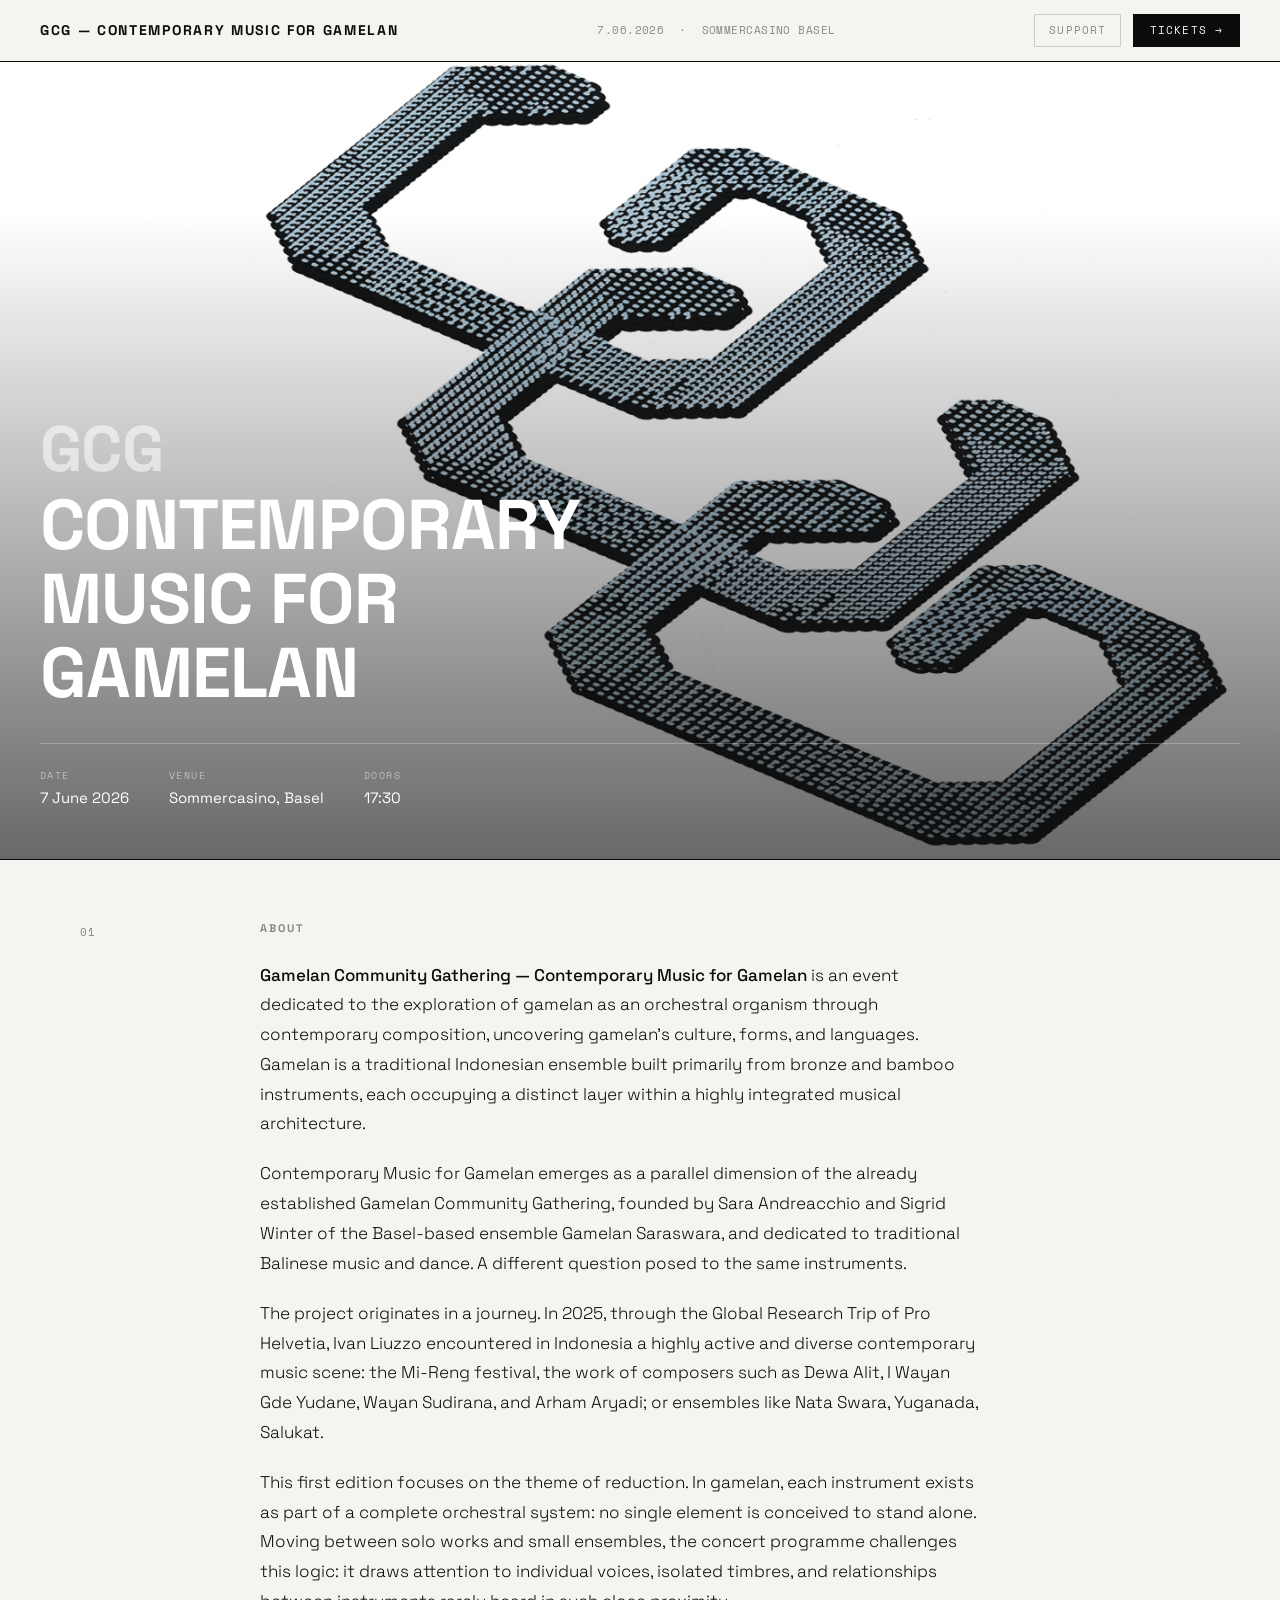
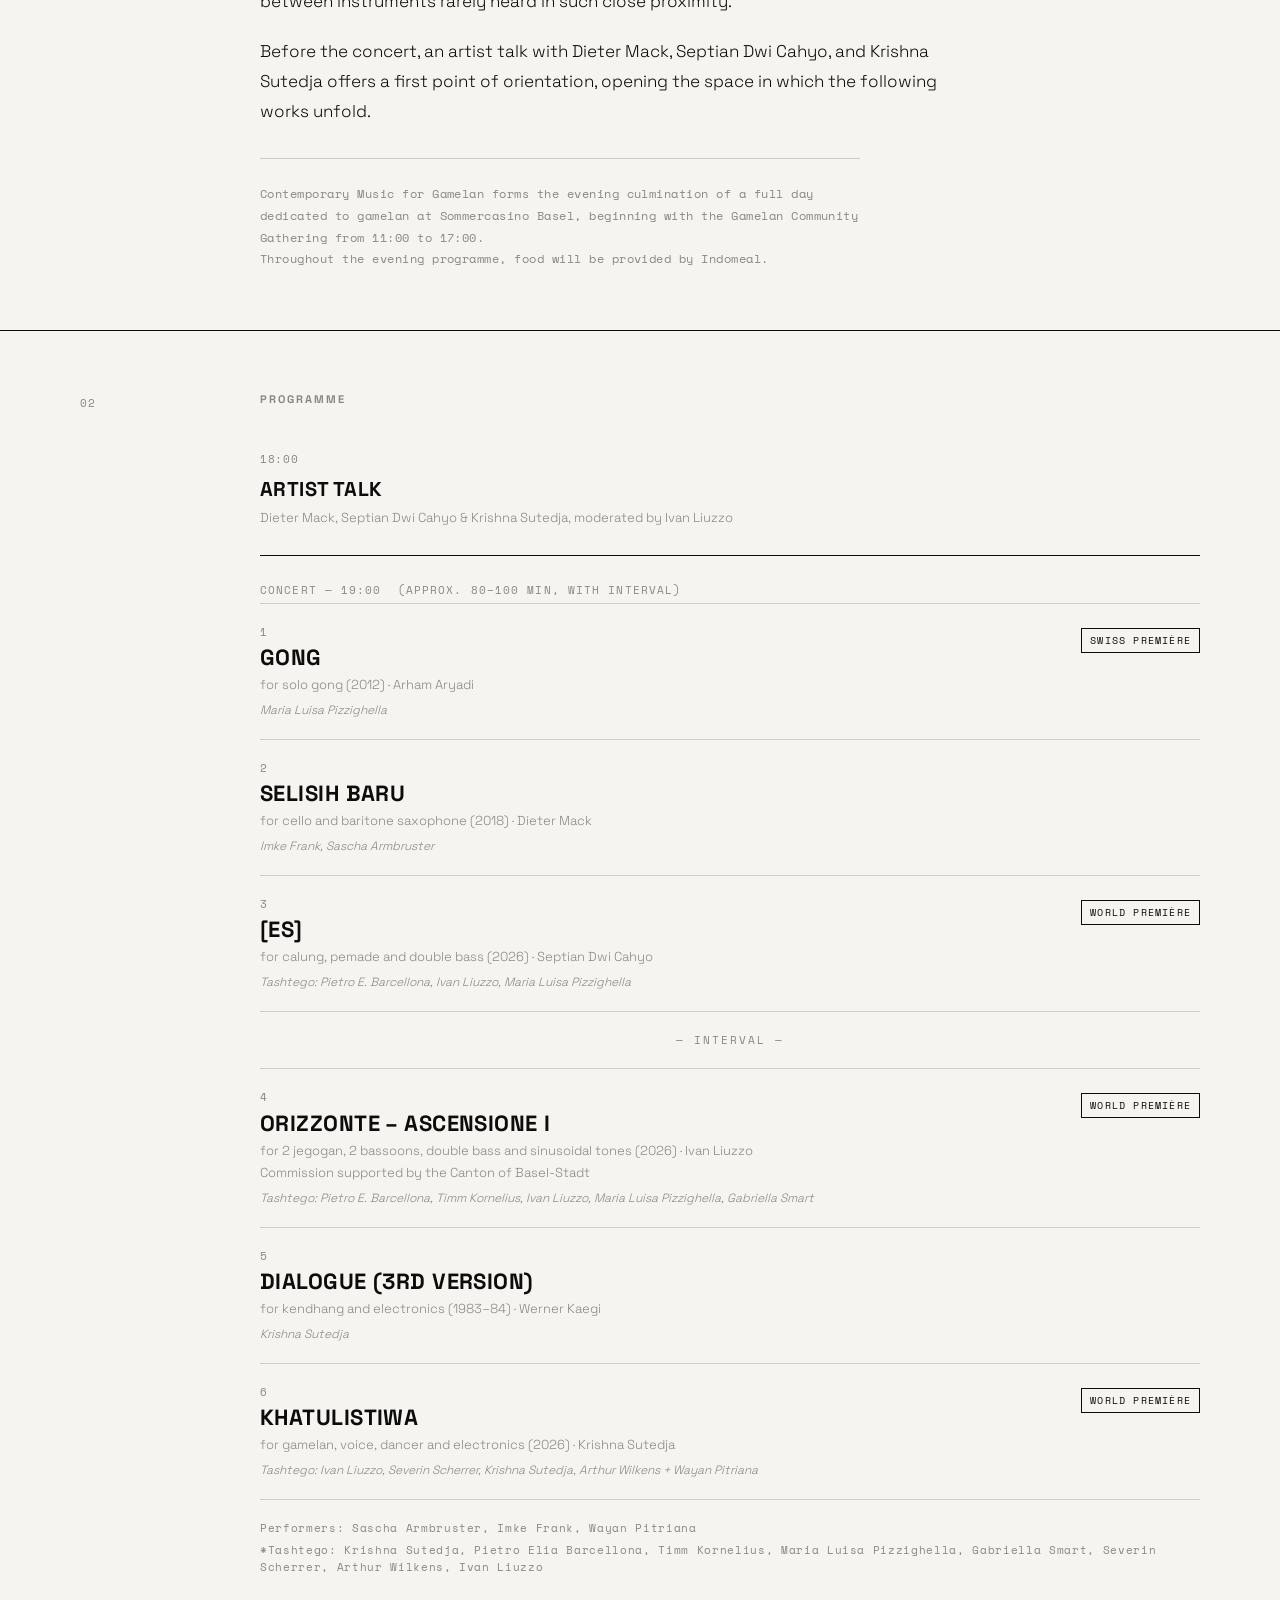
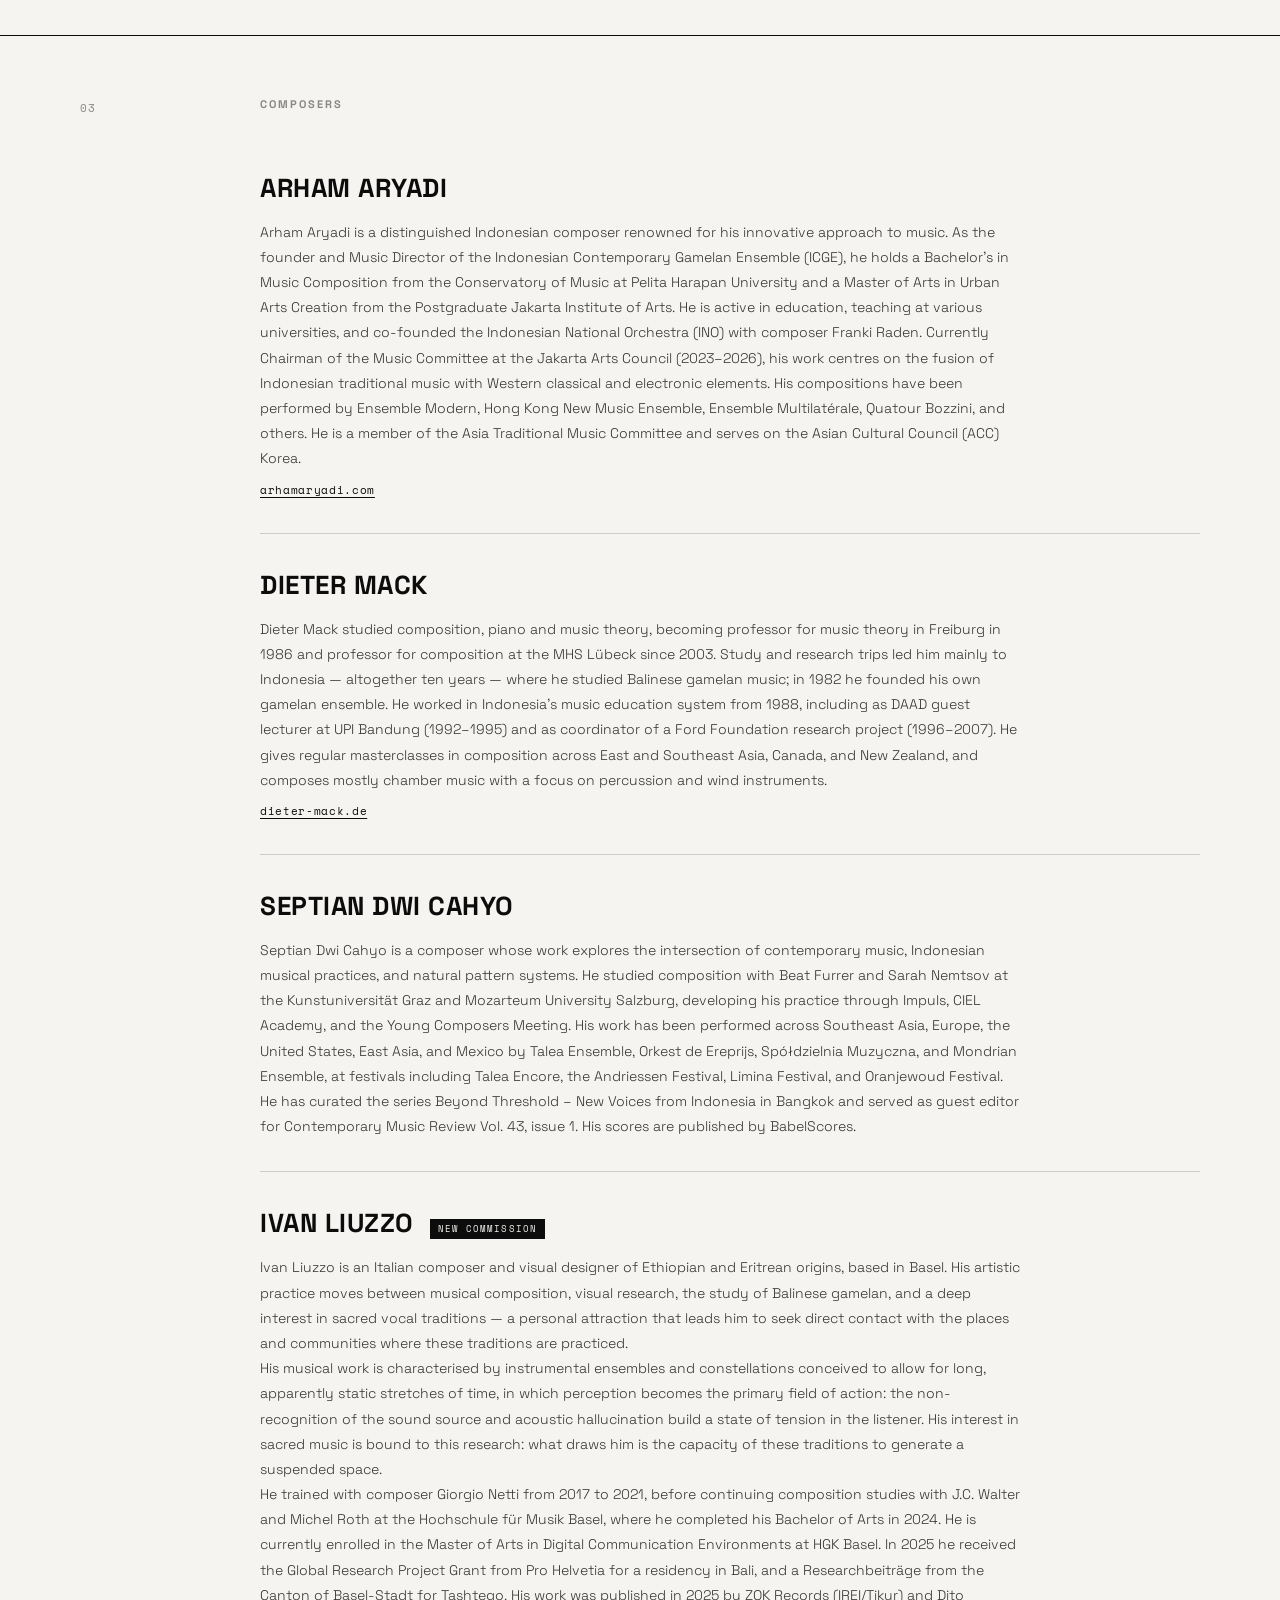
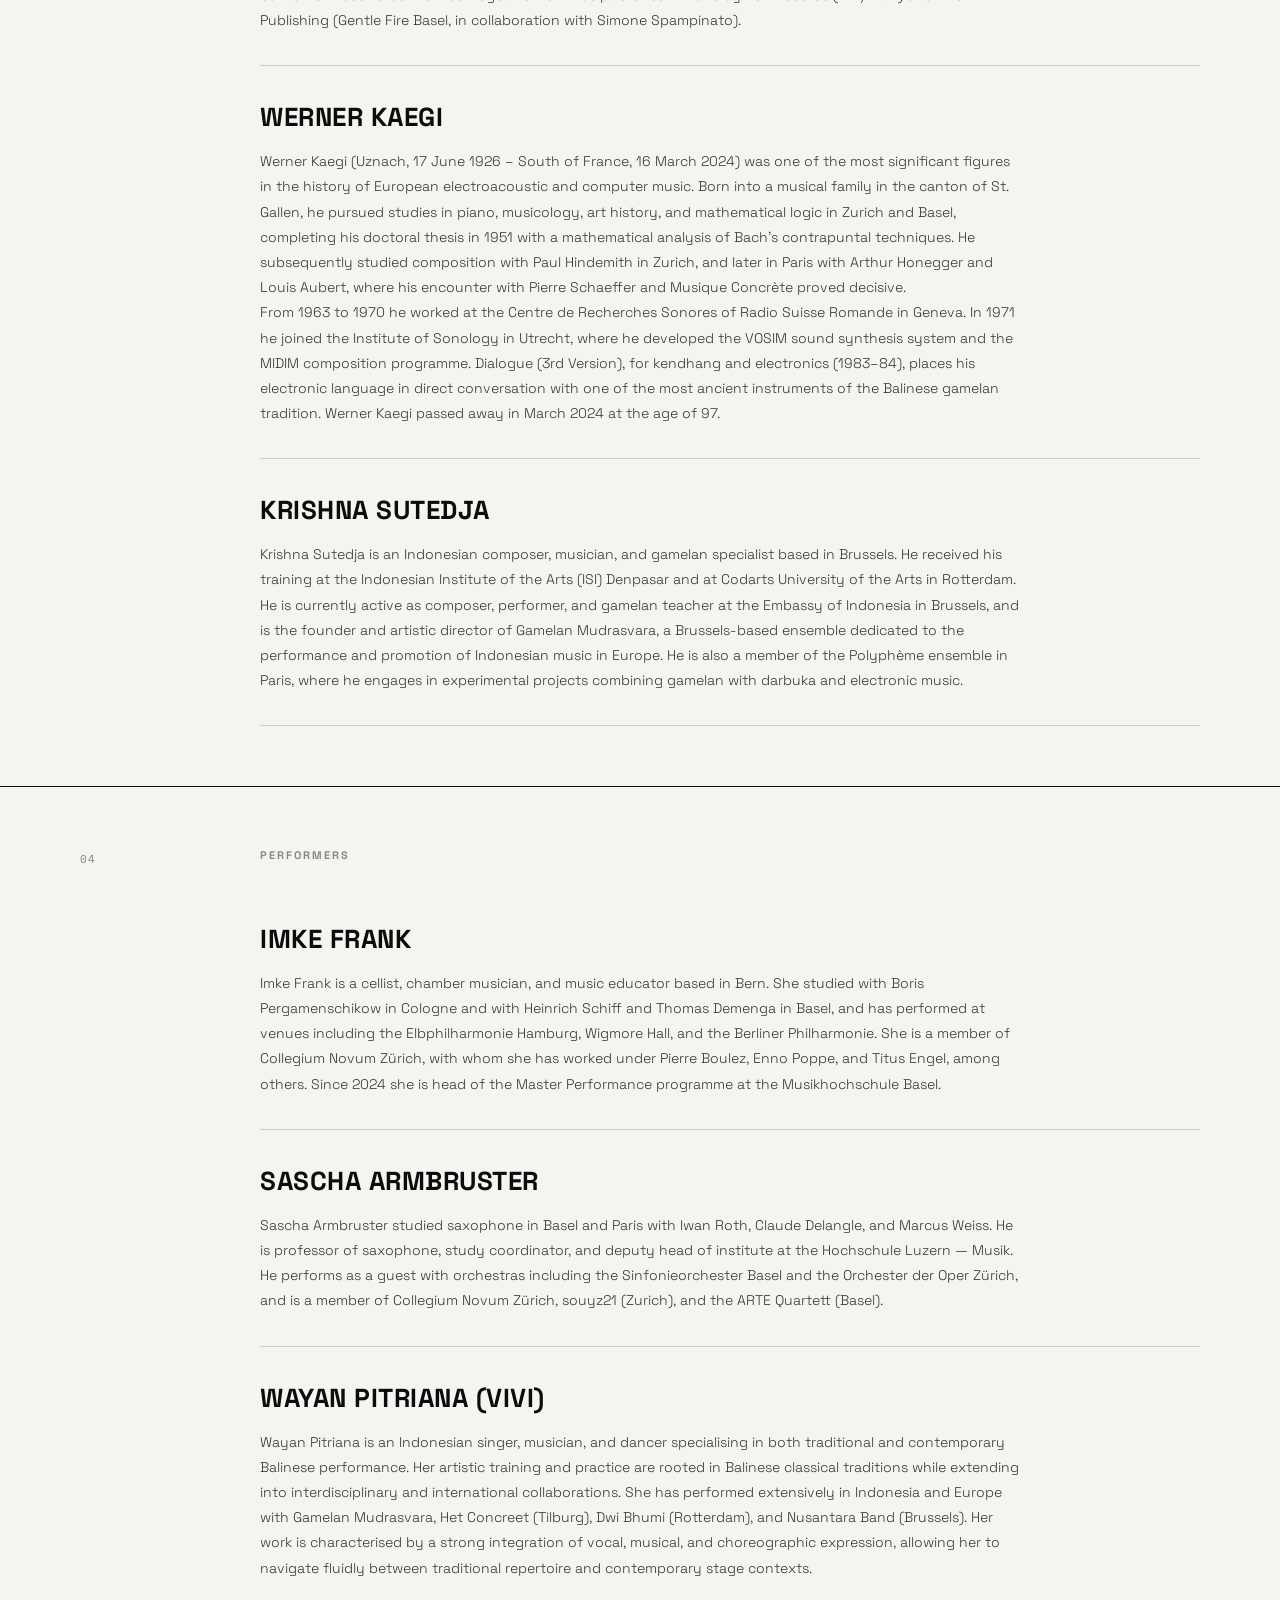
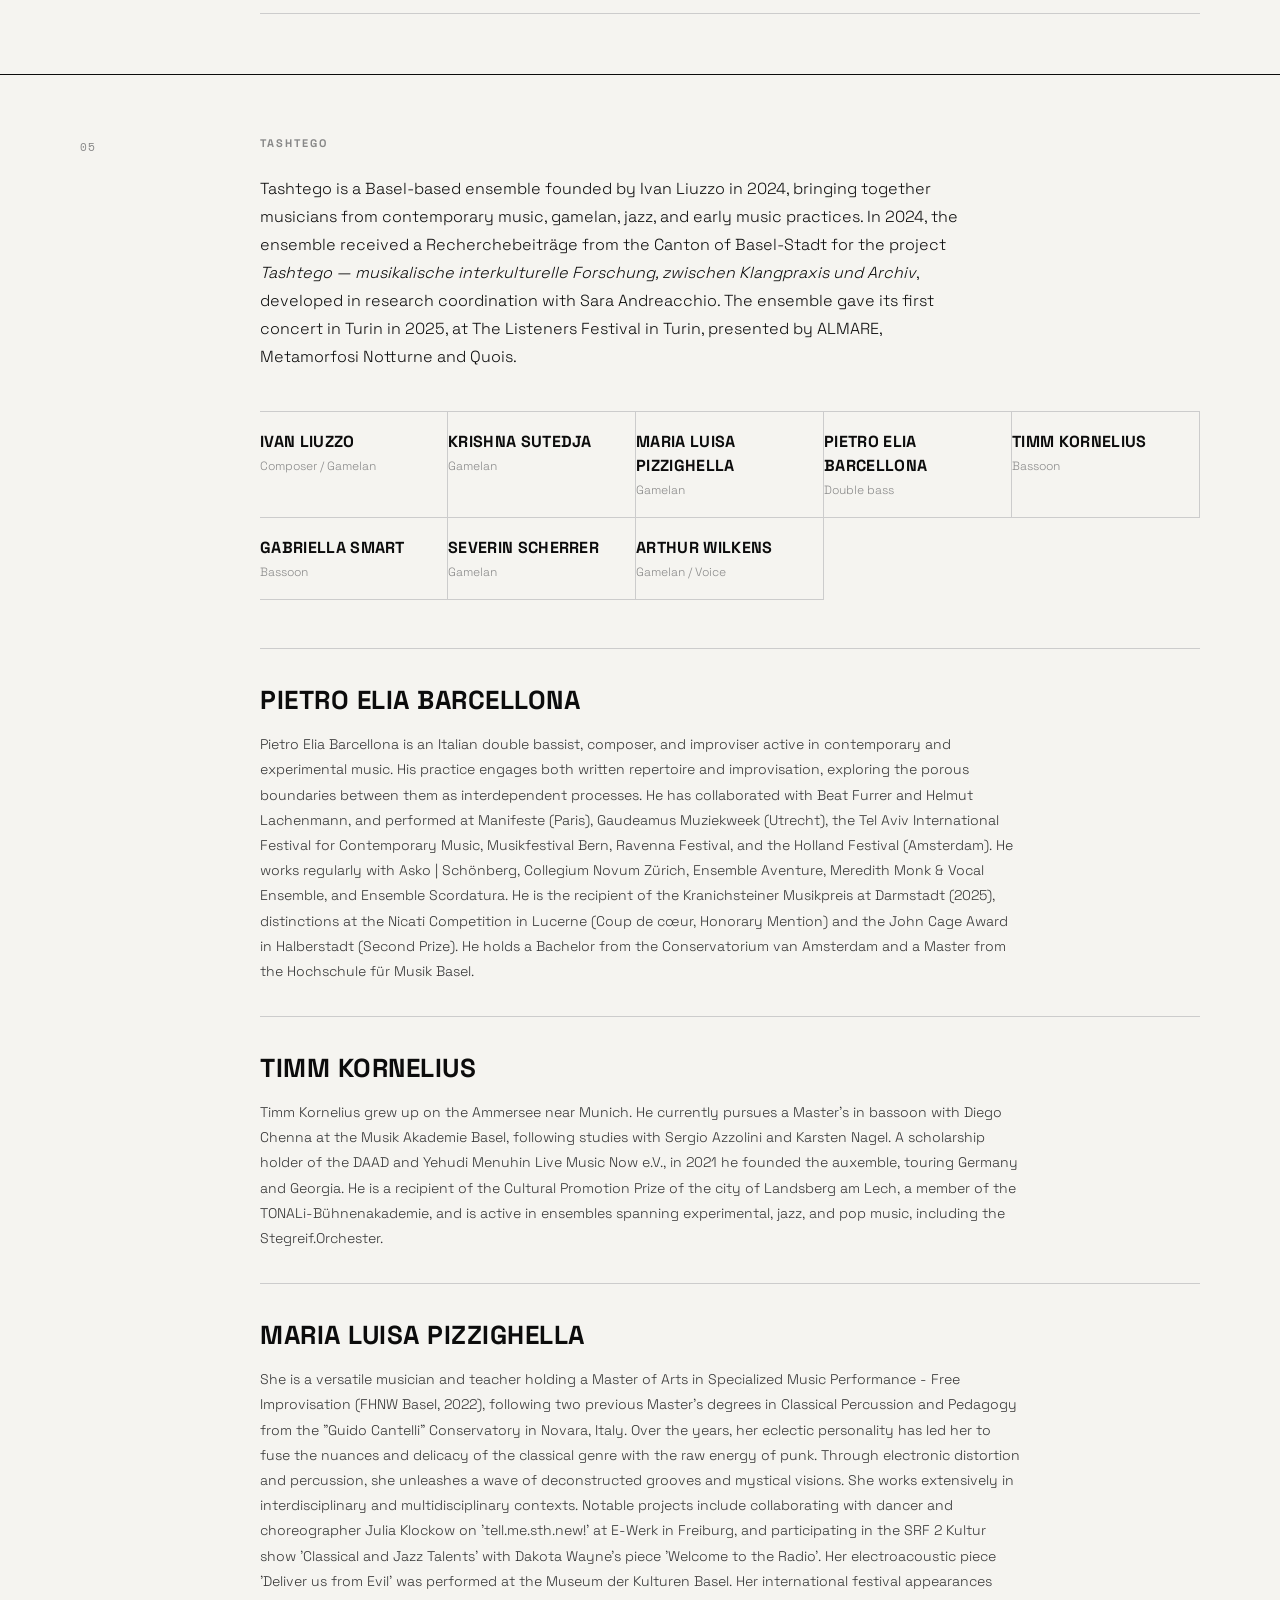
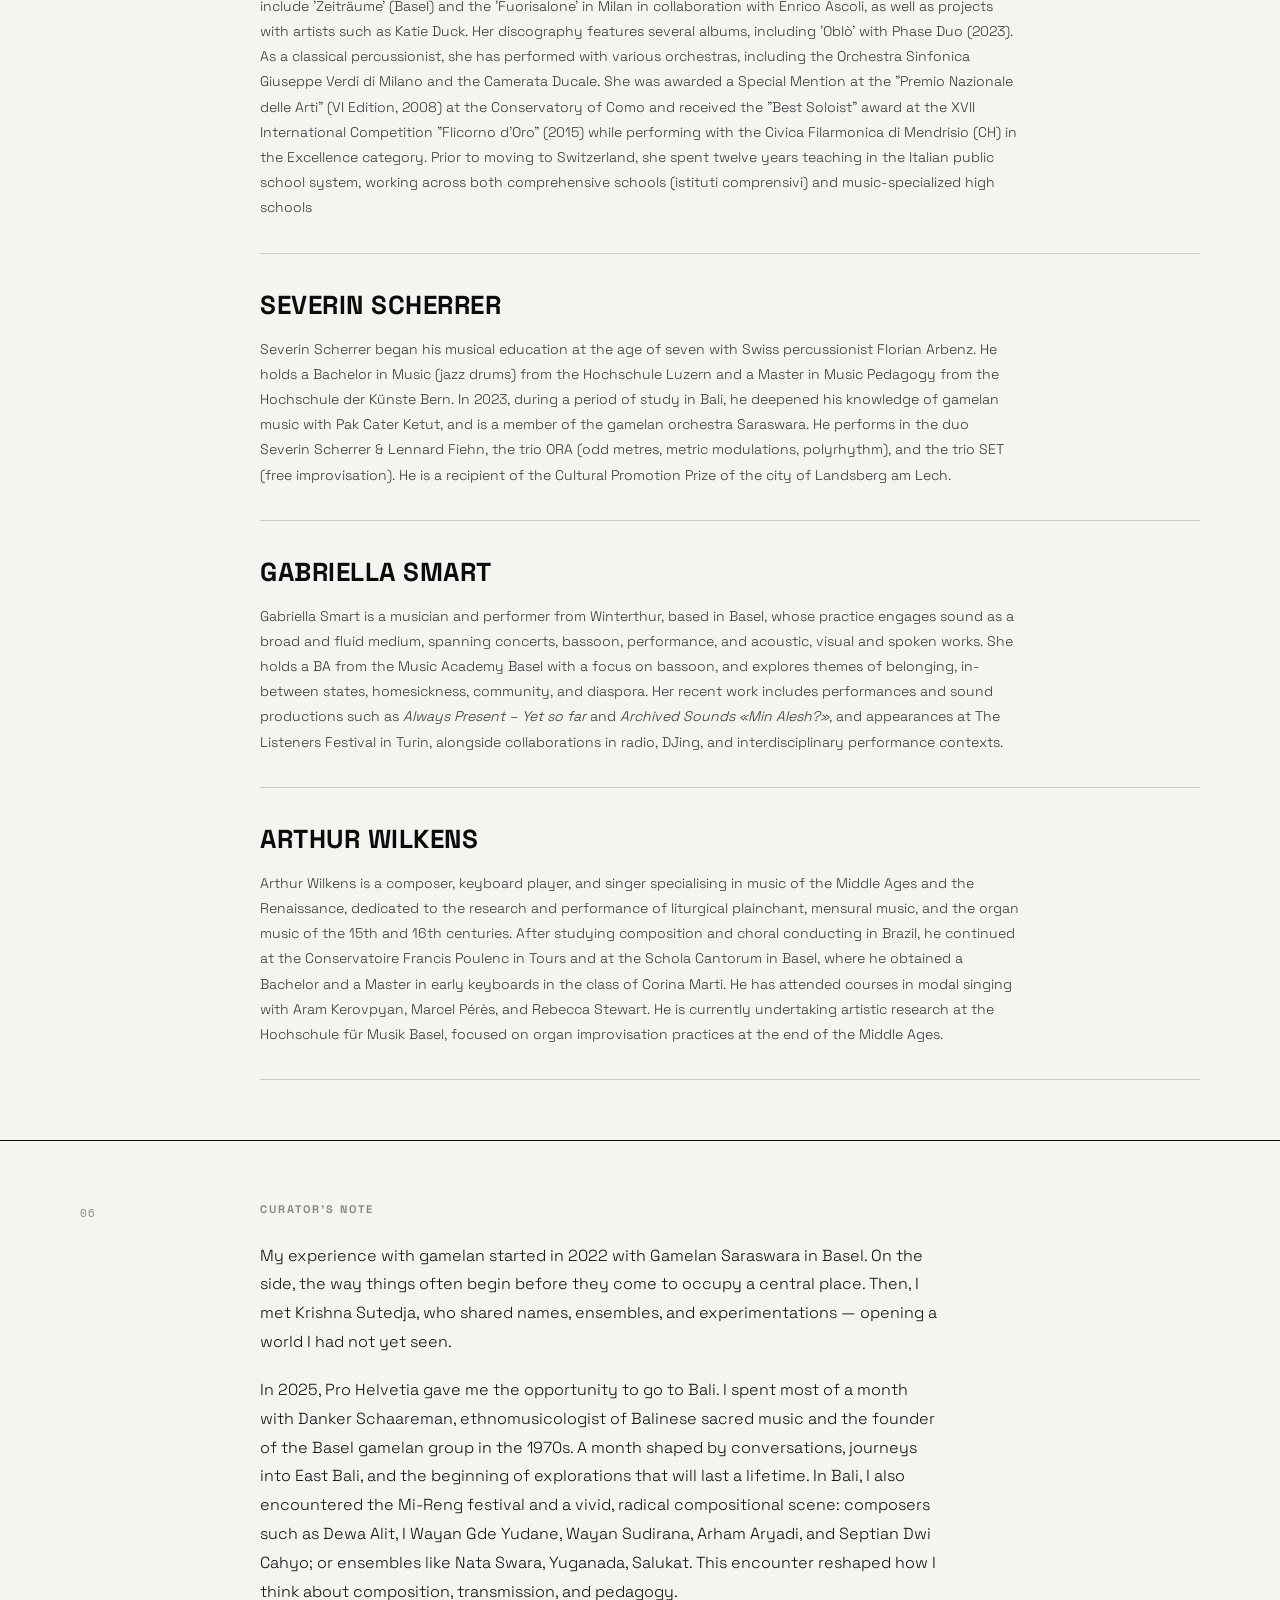
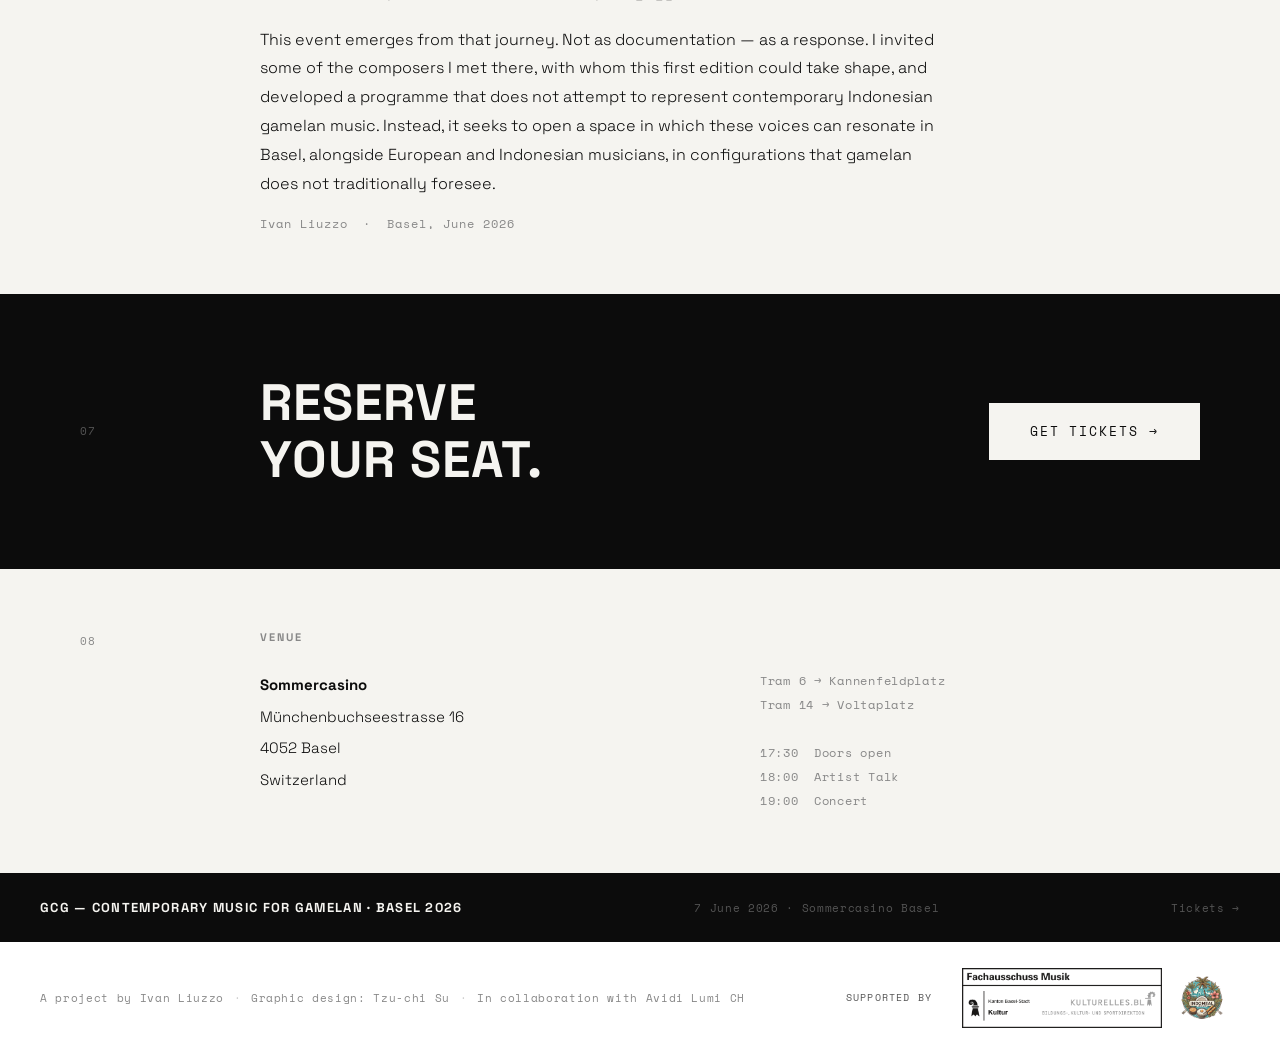
==== index.html @ f973b7bb "Update index.html" ====
<!DOCTYPE html>
<html lang="en">
<head>
  <meta charset="UTF-8">
  <meta name="viewport" content="width=device-width, initial-scale=1.0">
  <title>GCG — Contemporary Music for Gamelan · Basel, 7 June 2026</title>
  <meta name="description" content="GCG — Contemporary Music for Gamelan. 7 June 2026, Sommercasino Basel. An evening of contemporary composition for gamelan with Indonesian and European composers.">
  <link rel="preconnect" href="https://fonts.googleapis.com">
  <link rel="preconnect" href="https://fonts.gstatic.com" crossorigin>
  <link href="https://fonts.googleapis.com/css2?family=Space+Grotesk:wght@300;400;500;700&family=Space+Mono:ital,wght@0,400;0,700;1,400&display=swap" rel="stylesheet">
  <link rel="stylesheet" href="style.css">
</head>
<body>

  <!-- ─── NAVIGAZIONE ─────────────────────────── -->
  <nav>
    <a href="#" class="nav-logo">GCG — Contemporary Music for Gamelan</a>
    <span class="nav-info">7.06.2026 &nbsp;·&nbsp; Sommercasino Basel</span>
    <div class="nav-links">
      <a href="donate.html" class="nav-support">Support</a>
      <!--
        Quando hai il link Eventfrog, sostituisci href="#" qui sotto
        con l'URL della pagina biglietti.
      -->
      <a href="https://eventfrog.ch/en/event/7457949813713161838/preview.html" class="nav-ticket" target="_blank">Tickets →</a>
    </div>
  </nav>

  <!-- ─── HERO ───────────────────────────────── -->
  <section class="hero">
    <div class="hero-image-layer">
      <!--
        DESIGNER: sostituisci con l'immagine.
        Opzione A — CSS in style.css:
          .hero-image-layer { background-image: url('hero.jpg'); background-size: cover; background-position: center; }
        Opzione B — HTML:
          <img src="hero.jpg" alt="GCG" style="width:100%;height:100%;object-fit:cover;display:block;">
          (e rimuovi lo span sotto)
      -->

    </div>
    <div class="hero-overlay"></div>
    <div class="hero-content">
      <p class="hero-tag">GCG</p>
      <h1 class="hero-title">Contemporary<br>Music for<br>Gamelan</h1>
      <div class="hero-meta">
        <div class="hero-meta-item">
          <span class="hero-meta-label">Date</span>
          <span class="hero-meta-value">7 June 2026</span>
        </div>
        <div class="hero-meta-item">
          <span class="hero-meta-label">Venue</span>
          <span class="hero-meta-value">Sommercasino, Basel</span>
        </div>
        <div class="hero-meta-item">
          <span class="hero-meta-label">Doors</span>
          <span class="hero-meta-value">17:30</span>
        </div>
      </div>
    </div>
  </section>

  <!-- ─── 01 ABOUT ────────────────────────────── -->
  <section id="about">
    <div class="container">
      <div class="section-inner">
        <span class="section-number">01</span>
        <div>
          <span class="section-label">About</span>
          <div class="about-text">
            <p><strong>Gamelan Community Gathering — Contemporary Music for Gamelan</strong> is an event dedicated to the exploration of gamelan as an orchestral organism through contemporary composition, uncovering gamelan's culture, forms, and languages. Gamelan is a traditional Indonesian ensemble built primarily from bronze and bamboo instruments, each occupying a distinct layer within a highly integrated musical architecture.</p>
            <p>Contemporary Music for Gamelan emerges as a parallel dimension of the already established Gamelan Community Gathering, founded by Sara Andreacchio and Sigrid Winter of the Basel-based ensemble Gamelan Saraswara, and dedicated to traditional Balinese music and dance. A different question posed to the same instruments.</p>
            <p>The project originates in a journey. In 2025, through the Global Research Trip of Pro Helvetia, Ivan Liuzzo encountered in Indonesia a highly active and diverse contemporary music scene: the Mi-Reng festival, the work of composers such as Dewa Alit, I Wayan Gde Yudane, Wayan Sudirana, and Arham Aryadi; or ensembles like Nata Swara, Yuganada, Salukat.</p>
            <p>This first edition focuses on the theme of reduction. In gamelan, each instrument exists as part of a complete orchestral system: no single element is conceived to stand alone. Moving between solo works and small ensembles, the concert programme challenges this logic: it draws attention to individual voices, isolated timbres, and relationships between instruments rarely heard in such close proximity.</p>
            <p>Before the concert, an artist talk with Dieter Mack, Septian Dwi Cahyo, and Krishna Sutedja offers a first point of orientation, opening the space in which the following works unfold.</p>
          </div>
          <div class="about-note">
            <p>Contemporary Music for Gamelan forms the evening culmination of a full day dedicated to gamelan at Sommercasino Basel, beginning with the Gamelan Community Gathering from 11:00 to 17:00.</p>
            <p>Throughout the evening programme, food will be provided by Indomeal.</p>
          </div>
        </div>
      </div>
    </div>
  </section>

  <!-- ─── 02 PROGRAMME ────────────────────────── -->
  <section id="programme">
    <div class="container">
      <div class="section-inner">
        <span class="section-number">02</span>
        <div>
          <span class="section-label">Programme</span>

          <!-- Artist Talk -->
          <div class="programme-talk">
            <p class="talk-time">18:00</p>
            <p class="talk-title">Artist Talk</p>
            <p class="talk-detail">Dieter Mack, Septian Dwi Cahyo &amp; Krishna Sutedja, moderated by Ivan Liuzzo</p>
          </div>

          <!-- Concert -->
          <p class="concert-header">Concert — 19:00 &nbsp;(approx. 80–100 min, with interval)</p>

          <div class="programme-grid">

            <div class="programme-item">
              <div>
                <p class="prog-num">1</p>
                <p class="prog-title prog-title-btn" onclick="toggleProgNote(this)">Gong</p>
                <p class="prog-detail">for solo gong (2012) · Arham Aryadi</p>
                <p class="prog-performers">Maria Luisa Pizzighella</p>
              </div>
            <div class="prog-inline-note">
              <p>The most elementary gesture possible: a solo gong. The instrument that orients the entire orchestra, that marks time and closes phrases, is here stripped of all context. Aryadi works across three resonance points of the instrument, using variations in mallet technique to create timbral colour. Reduction becomes amplification. “Gong is very important in the gamelan tradition. In this work, gong becomes independent. The use of various mallets as a trigger for sound color changes. Besides that there are also three points on the gong that are distinguished so that the sound color develops”.
</p>
            </div>
              <span class="prog-type premiere">Swiss Première</span>
            </div>

            <div class="programme-item">
              <div>
                <p class="prog-num">2</p>
                <p class="prog-title prog-title-btn" onclick="toggleProgNote(this)">Selisih Baru</p>
                <p class="prog-detail">for cello and baritone saxophone (2018) · Dieter Mack</p>
                <p class="prog-performers">Imke Frank, Sascha Armbruster</p>
              </div>
            <div class="prog-inline-note">
              <p><em>Selisih</em> in Indonesian means difference, discourse, conflict in a positive sense; <em>baru</em> means new. After ten years spent in Indonesia studying Balinese gamelan, Mack builds an imaginary dialogue between cello and baritone saxophone — two instruments of similar register, where similarity is not resolution but the field in which differences become audible. Both musicians sing through their instruments, adding a harmonic layer that belongs to neither tradition alone. "The piece is based on an imaginary dialogue-like 'story', which is not necessary to know, but
it determined the formal structure and the diﬀerent relationships between the two players." </p>
            </div>
            </div>

            <div class="programme-item">
              <div>
                <p class="prog-num">3</p>
                <p class="prog-title prog-title-btn" onclick="toggleProgNote(this)">[Es]</p>
                <p class="prog-detail">for calung, pemade and double bass (2026) · Septian Dwi Cahyo</p>
                <p class="prog-performers">Tashtego: Pietro E. Barcellona, Ivan Liuzzo, Maria Luisa Pizzighella </p>
              </div>
            <div class="prog-inline-note">
              <p>A text by Fanon — postcolonial thinker, cited here through Mignolo — is transcribed into Hanacaraka, the Javanese alphabet. That transcription becomes an intervallic system, woven into a Cellular Automata pattern. But the automation is not total: spaces remain where the system stalls, hesitates, breathes. “This work represents a combination between algorithmic compositional tendencies and the basic grammar of the Javanese alphabet, Hanacaraka. [...] The result of this translation is then used to shape the intervallic systems and passages in this work, which are subsequently woven into a Cellular Automata pattern scheme. However, this work is not a total automation — there are various moments of tension between the 'imprisonment' of the system and spaces of freedom”.
</p>
            </div>
              <span class="prog-type premiere">World Première</span>
            </div>

            <div class="programme-interval">— interval —</div>

            <div class="programme-item">
              <div>
                <p class="prog-num">4</p>
                <p class="prog-title prog-title-btn" onclick="toggleProgNote(this)">Orizzonte – Ascensione I</p>
                <p class="prog-detail">for 2 jegogan, 2 bassoons, double bass and sinusoidal tones (2026) · Ivan Liuzzo</p>
                <p class="prog-detail" style="margin-top:3px;">Commission supported by the Canton of Basel-Stadt</p>
                <p class="prog-performers">Tashtego: Pietro E. Barcellona, Timm Kornelius, Ivan Liuzzo, Maria Luisa Pizzighella, Gabriella Smart </p>
              </div>
            <div class="prog-inline-note">
              <p>The piece works within a research into the phenomenal perception of sound. The instruments do not emerge: they withdraw. Pianissimo dynamics become a mode of perceptual crisis, the moment at which sound begins to merge with what surrounds it: body sounds, electrical hum, the resonances of the room. The sinusoidal tones make audible what normally remains below the threshold of attention.</p>
            </div>
              <span class="prog-type premiere">World Première</span>
            </div>

            <div class="programme-item">
              <div>
                <p class="prog-num">5</p>
                <p class="prog-title prog-title-btn" onclick="toggleProgNote(this)">Dialogue (3rd Version)</p>
                <p class="prog-detail">for kendhang and electronics (1983–84) · Werner Kaegi</p>
                <p class="prog-performers">Krishna Sutedja</p>
              </div>
            <div class="prog-inline-note">
              <p>The computer proposes sound events drawn from the linguistic repertoire of the Javanese percussionist; the kendhang recognises and imitates them. Then the metamorphosis begins: the synthesised sounds shift until the instrument can no longer follow. The gap between the two worlds does not close — it becomes the subject of the piece.</p><blockquote>"I enter into dialogue with the Javanese musician: I offer him sound events synthesised on the computer, which he recognises and imitates. At a certain point I introduce significant changes. The percussionist remains faithful to his tradition and tries to follow me — until the metamorphosis of my synthesised sounds is so far advanced that he can no longer succeed, due to the limitations of his instrument."</blockquote><p class="prog-quote-attr">Werner Kaegi, programme note, first performance</p>
            </div>
            </div>

            <div class="programme-item">
              <div>
                <p class="prog-num">6</p>
                <p class="prog-title prog-title-btn" onclick="toggleProgNote(this)">Khatulistiwa</p>
                <p class="prog-detail">for gamelan, voice, dancer and electronics (2026) · Krishna Sutedja</p>
                <p class="prog-performers">Tashtego: Ivan Liuzzo, Severin Scherrer, Krishna Sutedja, Arthur Wilkens + Wayan Pitriana</p>
              </div>
            <div class="prog-inline-note">
              <p>The equator — <em>khatulistiwa</em> — is an invisible line that divides the earth while holding it in balance. The Pelog tuning of the Balinese Gong Kebyar and the Slendro of the Gender Wayang do not merge — they orbit around an imagined centre. Electronics transform the kendhang into a hybrid rhythmic engine. Two vocal traditions — Balinese and Western — move in parallel, as expressions of ritual and memory that orbit around a centre neither can name.</p>
            </div>
              <span class="prog-type premiere">World Première</span>
            </div>

          </div>
          <p class="programme-note">Performers: Sascha Armbruster, Imke Frank, Wayan Pitriana</p>
          <p class="programme-note" style="margin-top:6px;">*Tashtego: Krishna Sutedja, Pietro Elia Barcellona, Timm Kornelius, Maria Luisa Pizzighella, Gabriella Smart, Severin Scherrer, Arthur Wilkens, Ivan Liuzzo</p>
        </div>
      </div>
    </div>
  </section>

  <!-- ─── 03 COMPOSERS ─────────────────────────── -->
  <section id="composers">
    <div class="container">
      <div class="section-inner">
        <span class="section-number">03</span>
        <div>
          <span class="section-label">Composers</span>

          <div class="bio-block">
            <div class="bio-header">
              <span class="bio-name">Arham Aryadi</span>
            </div>
            <p class="bio-text">Arham Aryadi is a distinguished Indonesian composer renowned for his innovative approach to music. As the founder and Music Director of the Indonesian Contemporary Gamelan Ensemble (ICGE), he holds a Bachelor's in Music Composition from the Conservatory of Music at Pelita Harapan University and a Master of Arts in Urban Arts Creation from the Postgraduate Jakarta Institute of Arts. He is active in education, teaching at various universities, and co-founded the Indonesian National Orchestra (INO) with composer Franki Raden. Currently Chairman of the Music Committee at the Jakarta Arts Council (2023–2026), his work centres on the fusion of Indonesian traditional music with Western classical and electronic elements. His compositions have been performed by Ensemble Modern, Hong Kong New Music Ensemble, Ensemble Multilatérale, Quatour Bozzini, and others. He is a member of the Asia Traditional Music Committee and serves on the Asian Cultural Council (ACC) Korea.</p>
            <a class="bio-link" href="https://arhamaryadi.com/music-and-documentation.html" target="_blank">arhamaryadi.com</a>
          </div>

               <div class="bio-block">
            <div class="bio-header">
              <span class="bio-name">Dieter Mack</span>
            </div>
            <p class="bio-text">Dieter Mack studied composition, piano and music theory, becoming professor for music theory in Freiburg in 1986 and professor for composition at the MHS Lübeck since 2003. Study and research trips led him mainly to Indonesia — altogether ten years — where he studied Balinese gamelan music; in 1982 he founded his own gamelan ensemble. He worked in Indonesia's music education system from 1988, including as DAAD guest lecturer at UPI Bandung (1992–1995) and as coordinator of a Ford Foundation research project (1996–2007). He gives regular masterclasses in composition across East and Southeast Asia, Canada, and New Zealand, and composes mostly chamber music with a focus on percussion and wind instruments.</p>
            <a class="bio-link" href="http://www.dieter-mack.de" target="_blank">dieter-mack.de</a>
          </div>
          
          <div class="bio-block">
            <div class="bio-header">
              <span class="bio-name">Septian Dwi Cahyo</span>
            </div>
            <p class="bio-text">Septian Dwi Cahyo is a composer whose work explores the intersection of contemporary music, Indonesian musical practices, and natural pattern systems. He studied composition with Beat Furrer and Sarah Nemtsov at the Kunstuniversität Graz and Mozarteum University Salzburg, developing his practice through Impuls, CIEL Academy, and the Young Composers Meeting. His work has been performed across Southeast Asia, Europe, the United States, East Asia, and Mexico by Talea Ensemble, Orkest de Ereprijs, Spółdzielnia Muzyczna, and Mondrian Ensemble, at festivals including Talea Encore, the Andriessen Festival, Limina Festival, and Oranjewoud Festival. He has curated the series Beyond Threshold – New Voices from Indonesia in Bangkok and served as guest editor for Contemporary Music Review Vol. 43, issue 1. His scores are published by BabelScores.</p>
          </div>

          <div class="bio-block">
            <div class="bio-header">
              <span class="bio-name">Ivan Liuzzo</span>
              <span class="bio-badge">New Commission</span>
            </div>
            <p class="bio-text">Ivan Liuzzo is an Italian composer and visual designer of Ethiopian and Eritrean origins, based in Basel. His artistic practice moves between musical composition, visual research, the study of Balinese gamelan, and a deep interest in sacred vocal traditions — a personal attraction that leads him to seek direct contact with the places and communities where these traditions are practiced.</p>
            <p class="bio-text">His musical work is characterised by instrumental ensembles and constellations conceived to allow for long, apparently static stretches of time, in which perception becomes the primary field of action: the non-recognition of the sound source and acoustic hallucination build a state of tension in the listener. His interest in sacred music is bound to this research: what draws him is the capacity of these traditions to generate a suspended space.</p>
            <p class="bio-text">He trained with composer Giorgio Netti from 2017 to 2021, before continuing composition studies with J.C. Walter and Michel Roth at the Hochschule für Musik Basel, where he completed his Bachelor of Arts in 2024. He is currently enrolled in the Master of Arts in Digital Communication Environments at HGK Basel. In 2025 he received the Global Research Project Grant from Pro Helvetia for a residency in Bali, and a Researchbeiträge from the Canton of Basel-Stadt for Tashtego. His work was published in 2025 by ZOK Records (IREI/Tikur) and Dito Publishing (Gentle Fire Basel, in collaboration with Simone Spampinato).</p>
          </div>

          <div class="bio-block">
            <div class="bio-header">
              <span class="bio-name">Werner Kaegi</span>
            </div>
            <p class="bio-text">Werner Kaegi (Uznach, 17 June 1926 – South of France, 16 March 2024) was one of the most significant figures in the history of European electroacoustic and computer music. Born into a musical family in the canton of St. Gallen, he pursued studies in piano, musicology, art history, and mathematical logic in Zurich and Basel, completing his doctoral thesis in 1951 with a mathematical analysis of Bach's contrapuntal techniques. He subsequently studied composition with Paul Hindemith in Zurich, and later in Paris with Arthur Honegger and Louis Aubert, where his encounter with Pierre Schaeffer and Musique Concrète proved decisive.</p>
            <p class="bio-text">From 1963 to 1970 he worked at the Centre de Recherches Sonores of Radio Suisse Romande in Geneva. In 1971 he joined the Institute of Sonology in Utrecht, where he developed the VOSIM sound synthesis system and the MIDIM composition programme. Dialogue (3rd Version), for kendhang and electronics (1983–84), places his electronic language in direct conversation with one of the most ancient instruments of the Balinese gamelan tradition. Werner Kaegi passed away in March 2024 at the age of 97.</p>
          </div>

     
          <div class="bio-block">
            <div class="bio-header">
              <span class="bio-name">Krishna Sutedja</span>
            </div>
            <p class="bio-text">Krishna Sutedja is an Indonesian composer, musician, and gamelan specialist based in Brussels. He received his training at the Indonesian Institute of the Arts (ISI) Denpasar and at Codarts University of the Arts in Rotterdam. He is currently active as composer, performer, and gamelan teacher at the Embassy of Indonesia in Brussels, and is the founder and artistic director of Gamelan Mudrasvara, a Brussels-based ensemble dedicated to the performance and promotion of Indonesian music in Europe. He is also a member of the Polyphème ensemble in Paris, where he engages in experimental projects combining gamelan with darbuka and electronic music.</p>
          </div>

        </div>
      </div>
    </div>
  </section>

  <!-- ─── 04 PERFORMERS ────────────────────────── -->
  <section id="performers">
    <div class="container">
      <div class="section-inner">
        <span class="section-number">04</span>
        <div>
          <span class="section-label">Performers</span>

          <div class="bio-block">
            <div class="bio-header">
              <span class="bio-name">Imke Frank</span>
            </div>
            <p class="bio-text">Imke Frank is a cellist, chamber musician, and music educator based in Bern. She studied with Boris Pergamenschikow in Cologne and with Heinrich Schiff and Thomas Demenga in Basel, and has performed at venues including the Elbphilharmonie Hamburg, Wigmore Hall, and the Berliner Philharmonie. She is a member of Collegium Novum Zürich, with whom she has worked under Pierre Boulez, Enno Poppe, and Titus Engel, among others. Since 2024 she is head of the Master Performance programme at the Musikhochschule Basel.</p>
          </div>

          <div class="bio-block">
            <div class="bio-header">
              <span class="bio-name">Sascha Armbruster</span>
            </div>
            <p class="bio-text">Sascha Armbruster studied saxophone in Basel and Paris with Iwan Roth, Claude Delangle, and Marcus Weiss. He is professor of saxophone, study coordinator, and deputy head of institute at the Hochschule Luzern — Musik. He performs as a guest with orchestras including the Sinfonieorchester Basel and the Orchester der Oper Zürich, and is a member of Collegium Novum Zürich, souyz21 (Zurich), and the ARTE Quartett (Basel).</p>
          </div>

          <div class="bio-block">
            <div class="bio-header">
              <span class="bio-name">Wayan Pitriana (Vivi)</span>
            </div>
            <p class="bio-text">Wayan Pitriana is an Indonesian singer, musician, and dancer specialising in both traditional and contemporary Balinese performance. Her artistic training and practice are rooted in Balinese classical traditions while extending into interdisciplinary and international collaborations. She has performed extensively in Indonesia and Europe with Gamelan Mudrasvara, Het Concreet (Tilburg), Dwi Bhumi (Rotterdam), and Nusantara Band (Brussels). Her work is characterised by a strong integration of vocal, musical, and choreographic expression, allowing her to navigate fluidly between traditional repertoire and contemporary stage contexts.</p>
          </div>

        </div>
      </div>
    </div>
  </section>

  <!-- ─── 05 TASHTEGO ──────────────────────────── -->
  <section id="tashtego">
    <div class="container">
      <div class="section-inner">
        <span class="section-number">05</span>
        <div>
          <span class="section-label">Tashtego</span>

          <p class="tashtego-intro">Tashtego is a Basel-based ensemble founded by Ivan Liuzzo in 2024, bringing together musicians from contemporary music, gamelan, jazz, and early music practices. In 2024, the ensemble received a Recherchebeiträge from the Canton of Basel-Stadt for the project <em>Tashtego — musikalische interkulturelle Forschung, zwischen Klangpraxis und Archiv</em>, developed in research coordination with Sara Andreacchio. The ensemble gave its first concert in Turin in 2025, at The Listeners Festival in Turin, presented by ALMARE, Metamorfosi Notturne and Quois.</p>

          <div class="tashtego-members">
            <div class="tashtego-member">
              <p class="tm-name">Ivan Liuzzo</p>
              <p class="tm-role">Composer / Gamelan</p>
            </div>
            <div class="tashtego-member">
              <p class="tm-name">Krishna Sutedja</p>
              <p class="tm-role">Gamelan</p>
            </div>
            <div class="tashtego-member">
              <p class="tm-name">Maria Luisa Pizzighella</p>
              <p class="tm-role">Gamelan</p>
            </div>
            <div class="tashtego-member">
              <p class="tm-name">Pietro Elia Barcellona</p>
              <p class="tm-role">Double bass</p>
            </div>
            <div class="tashtego-member">
              <p class="tm-name">Timm Kornelius</p>
              <p class="tm-role">Bassoon</p>
            </div>
            <div class="tashtego-member">
              <p class="tm-name">Gabriella Smart</p>
              <p class="tm-role">Bassoon</p>
            </div>
            <div class="tashtego-member">
              <p class="tm-name">Severin Scherrer</p>
              <p class="tm-role">Gamelan</p>
            </div>
            <div class="tashtego-member">
              <p class="tm-name">Arthur Wilkens</p>
              <p class="tm-role">Gamelan / Voice</p>
            </div>
          </div>

          <div style="margin-top: 48px;">

            <div class="bio-block">
              <div class="bio-header">
                <span class="bio-name">Pietro Elia Barcellona</span>
              </div>
              <p class="bio-text">Pietro Elia Barcellona is an Italian double bassist, composer, and improviser active in contemporary and experimental music. His practice engages both written repertoire and improvisation, exploring the porous boundaries between them as interdependent processes. He has collaborated with Beat Furrer and Helmut Lachenmann, and performed at Manifeste (Paris), Gaudeamus Muziekweek (Utrecht), the Tel Aviv International Festival for Contemporary Music, Musikfestival Bern, Ravenna Festival, and the Holland Festival (Amsterdam). He works regularly with Asko | Schönberg, Collegium Novum Zürich, Ensemble Aventure, Meredith Monk &amp; Vocal Ensemble, and Ensemble Scordatura. He is the recipient of the Kranichsteiner Musikpreis at Darmstadt (2025), distinctions at the Nicati Competition in Lucerne (Coup de cœur, Honorary Mention) and the John Cage Award in Halberstadt (Second Prize). He holds a Bachelor from the Conservatorium van Amsterdam and a Master from the Hochschule für Musik Basel.</p>
            </div>

            <div class="bio-block">
              <div class="bio-header">
                <span class="bio-name">Timm Kornelius</span>
              </div>
              <p class="bio-text">Timm Kornelius grew up on the Ammersee near Munich. He currently pursues a Master's in bassoon with Diego Chenna at the Musik Akademie Basel, following studies with Sergio Azzolini and Karsten Nagel. A scholarship holder of the DAAD and Yehudi Menuhin Live Music Now e.V., in 2021 he founded the auxemble, touring Germany and Georgia. He is a recipient of the Cultural Promotion Prize of the city of Landsberg am Lech, a member of the TONALi-Bühnenakademie, and is active in ensembles spanning experimental, jazz, and pop music, including the Stegreif.Orchester.</p>
            </div>

            <div class="bio-block">
              <div class="bio-header">
                <span class="bio-name">Maria Luisa Pizzighella</span>
              </div>
              <p class="bio-text">She is a versatile musician and teacher holding a Master of Arts in Specialized Music Performance - Free Improvisation (FHNW Basel, 2022), following two previous Master’s degrees in Classical Percussion and Pedagogy from the "Guido Cantelli" Conservatory in Novara, Italy. Over the years, her eclectic personality has led her to fuse the nuances and delicacy of the classical genre with the raw energy of punk. Through electronic distortion and percussion, she unleashes a wave of deconstructed grooves and mystical visions. She works extensively in interdisciplinary and multidisciplinary contexts. Notable projects include collaborating with dancer and choreographer Julia Klockow on 'tell.me.sth.new!' at E-Werk in Freiburg, and participating in the SRF 2 Kultur show 'Classical and Jazz Talents' with Dakota Wayne’s piece 'Welcome to the Radio'. Her electroacoustic piece 'Deliver us from Evil' was performed at the Museum der Kulturen Basel. Her international festival appearances include 'Zeiträume' (Basel) and the 'Fuorisalone' in Milan in collaboration with Enrico Ascoli, as well as projects with artists such as Katie Duck. Her discography features several albums, including 'Oblò' with Phase Duo (2023). As a classical percussionist, she has performed with various orchestras, including the Orchestra Sinfonica Giuseppe Verdi di Milano and the Camerata Ducale. She was awarded a Special Mention at the "Premio Nazionale delle Arti" (VI Edition, 2008) at the Conservatory of Como and received the "Best Soloist" award at the XVII International Competition "Flicorno d'Oro" (2015) while performing with the Civica Filarmonica di Mendrisio (CH) in the Excellence category. Prior to moving to Switzerland, she spent twelve years teaching in the Italian public school system, working across both comprehensive schools (istituti comprensivi) and music-specialized high schools</p>
            </div>

            <div class="bio-block">
              <div class="bio-header">
                <span class="bio-name">Severin Scherrer</span>
              </div>
              <p class="bio-text">Severin Scherrer began his musical education at the age of seven with Swiss percussionist Florian Arbenz. He holds a Bachelor in Music (jazz drums) from the Hochschule Luzern and a Master in Music Pedagogy from the Hochschule der Künste Bern. In 2023, during a period of study in Bali, he deepened his knowledge of gamelan music with Pak Cater Ketut, and is a member of the gamelan orchestra Saraswara. He performs in the duo Severin Scherrer &amp; Lennard Fiehn, the trio ORA (odd metres, metric modulations, polyrhythm), and the trio SET (free improvisation). He is a recipient of the Cultural Promotion Prize of the city of Landsberg am Lech.</p>

            </div>

            <div class="bio-block">
              <div class="bio-header">
                <span class="bio-name">Gabriella Smart</span>
              </div>
              <p class="bio-text">Gabriella Smart is a musician and performer from Winterthur, based in Basel, whose practice engages sound as a broad and fluid medium, spanning concerts, bassoon, performance, and acoustic, visual and spoken works. She holds a BA from the Music Academy Basel with a focus on bassoon, and explores themes of belonging, in-between states, homesickness, community, and diaspora. Her recent work includes performances and sound productions such as <em>Always Present – Yet so far</em> and <em>Archived Sounds «Min Alesh?»</em>, and appearances at The Listeners Festival in Turin, alongside collaborations in radio, DJing, and interdisciplinary performance contexts.</p>
            </div>

            <div class="bio-block">
              <div class="bio-header">
                <span class="bio-name">Arthur Wilkens</span>
              </div>
              <p class="bio-text">Arthur Wilkens is a composer, keyboard player, and singer specialising in music of the Middle Ages and the Renaissance, dedicated to the research and performance of liturgical plainchant, mensural music, and the organ music of the 15th and 16th centuries. After studying composition and choral conducting in Brazil, he continued at the Conservatoire Francis Poulenc in Tours and at the Schola Cantorum in Basel, where he obtained a Bachelor and a Master in early keyboards in the class of Corina Marti. He has attended courses in modal singing with Aram Kerovpyan, Marcel Pérès, and Rebecca Stewart. He is currently undertaking artistic research at the Hochschule für Musik Basel, focused on organ improvisation practices at the end of the Middle Ages.</p>
            </div>

            

          </div>
        </div>
      </div>
    </div>
  </section>

  <!-- ─── 06 CURATOR'S NOTE ────────────────────── -->
  <section id="note">
    <div class="container">
      <div class="section-inner">
        <span class="section-number">06</span>
        <div>
          <span class="section-label">Curator's Note</span>
          <div class="curator-text">
            <p>My experience with gamelan started in 2022 with Gamelan Saraswara in Basel. On the side, the way things often begin before they come to occupy a central place. Then, I met Krishna Sutedja, who shared names, ensembles, and experimentations — opening a world I had not yet seen.</p>
            <p>In 2025, Pro Helvetia gave me the opportunity to go to Bali. I spent most of a month with Danker Schaareman, ethnomusicologist of Balinese sacred music and the founder of the Basel gamelan group in the 1970s. A month shaped by conversations, journeys into East Bali, and the beginning of explorations that will last a lifetime. In Bali, I also encountered the Mi-Reng festival and a vivid, radical compositional scene: composers such as Dewa Alit, I Wayan Gde Yudane, Wayan Sudirana, Arham Aryadi, and Septian Dwi Cahyo; or ensembles like Nata Swara, Yuganada, Salukat. This encounter reshaped how I think about composition, transmission, and pedagogy.</p>
            <p>This event emerges from that journey. Not as documentation — as a response. I invited some of the composers I met there, with whom this first edition could take shape, and developed a programme that does not attempt to represent contemporary Indonesian gamelan music. Instead, it seeks to open a space in which these voices can resonate in Basel, alongside European and Indonesian musicians, in configurations that gamelan does not traditionally foresee.</p>
            <p class="curator-signature">Ivan Liuzzo &nbsp;·&nbsp; Basel, June 2026</p>
          </div>
        </div>
      </div>
    </div>
  </section>

  <!-- ─── 07 TICKETS ───────────────────────────── -->
  <section id="tickets" class="tickets-section">
    <div class="container">
      <div class="tickets-inner">
        <span class="tickets-label">07</span>
        <div class="tickets-content">
          <div>
            <div class="tickets-cta-text">Reserve<br>your seat.</div>
            
          </div>
          <!--
            Quando hai il link Eventfrog:
            1. Sostituisci href="#" con l'URL Eventfrog
            2. In style.css trova ".tickets-btn" e segui i commenti
          -->
          <a href="https://eventfrog.ch/en/event/7457949813713161838/preview.html" class="tickets-btn" target="_blank">Get Tickets →</a>
        </div>
      </div>
    </div>
  </section>

  <!-- ─── 08 VENUE ─────────────────────────────── -->
  <section id="venue">
    <div class="container">
      <div class="section-inner">
        <span class="section-number">08</span>
        <div>
          <span class="section-label">Venue</span>
          <div class="venue-grid">
            <div>
              <p class="venue-address">
                <strong>Sommercasino</strong><br>
                Münchenbuchseestrasse 16<br>
                4052 Basel<br>
                Switzerland
              </p>
            </div>
            <div>
              <p class="venue-directions">
                Tram 6 → Kannenfeldplatz<br>
                Tram 14 → Voltaplatz<br>
                <br>
                17:30 &nbsp;Doors open<br>
                18:00 &nbsp;Artist Talk<br>
                19:00 &nbsp;Concert
              </p>
            </div>
          </div>
        </div>
      </div>
    </div>
  </section>

  <!-- ─── FOOTER ───────────────────────────────── -->
  <footer>
    <div class="footer-top">
      <span class="footer-logo">GCG — Contemporary Music for Gamelan · Basel 2026</span>
      <span class="footer-copy">7 June 2026 · Sommercasino Basel</span>
      <a href="#tickets" class="footer-copy">Tickets →</a>
    </div>
    <div class="footer-bottom">
      <div class="footer-credits">
        <span class="footer-credit-item">A project by Ivan Liuzzo</span>
        <span class="footer-credit-sep">·</span>
        <span class="footer-credit-item">Graphic design: Tzu-chi Su</span>
        <span class="footer-credit-sep">·</span>
        <span class="footer-credit-item">In collaboration with Avidi Lumi CH</span>
      </div>
      <div class="footer-logos">
        <span class="footer-supported">Supported by</span>
        <div class="footer-logo-box">
          <img src="FA_BSBL_MU_cmyk_print.png" alt="Fachausschuss Musik BS/BL" class="footer-canton-logo">
          <img src="Indomeal.png" alt="Indomeal" class="footer-canton-logo">
        </div>
      </div>
    </div>
  </footer>


  <script>
    document.querySelectorAll('.prog-note-block').forEach(block => {
      const header = block.querySelector('.prog-note-header');
      const body = block.querySelector('.prog-note-body');
      header.style.cursor = 'pointer';
      body.style.display = 'none';
      header.addEventListener('click', () => {
        const isOpen = body.style.display === 'block';
        document.querySelectorAll('.prog-note-body').forEach(b => b.style.display = 'none');
        document.querySelectorAll('.prog-note-arrow').forEach(a => a.textContent = '+');
        if (!isOpen) {
          body.style.display = 'block';
          header.querySelector('.prog-note-arrow').textContent = '−';
        }
      });
    });
  </script>

  <script>
    function toggleProgNote(titleEl) {
      const item = titleEl.closest('.programme-item');
      const note = item ? item.querySelector('.prog-inline-note') : null;
      if (!note) return;
      const isOpen = note.style.display === 'block';
      note.style.display = isOpen ? 'none' : 'block';
      titleEl.style.color = isOpen ? '' : '#888';
    }
  </script>
</body>
</html>
---- style.css ----
/* ═══════════════════════════════════════════════════════════
   GCG — Contemporary Music for Gamelan
   Basel, 7 June 2026 · Stylesheet
   ═══════════════════════════════════════════════════════════ */

/* ─── VARIABILI ──────────────────────────────────────────── */
:root {
  --black: #0c0c0c;
  --white: #f5f4f0;
  --mid: #888;
  --rule: 1px solid #0c0c0c;
  --rule-light: 1px solid #ccc;
}

/* ─── RESET ──────────────────────────────────────────────── */
*, *::before, *::after { box-sizing: border-box; margin: 0; padding: 0; }
html { scroll-behavior: smooth; }

body {
  font-family: 'Space Grotesk', sans-serif;
  background: var(--white);
  color: var(--black);
  font-size: 16px;
  line-height: 1.5;
  -webkit-font-smoothing: antialiased;
}

/* ─── NAVIGAZIONE ────────────────────────────────────────── */
nav {
  position: fixed;
  top: 0; left: 0; right: 0;
  z-index: 100;
  display: flex;
  justify-content: space-between;
  align-items: center;
  padding: 14px 40px;
  border-bottom: var(--rule);
  background: var(--white);
}

.nav-logo {
  font-family: 'Space Grotesk', sans-serif;
  font-weight: 700;
  font-size: 14px;
  letter-spacing: 0.12em;
  text-transform: uppercase;
  text-decoration: none;
  color: var(--black);
}

.nav-info {
  font-family: 'Space Mono', monospace;
  font-size: 11px;
  letter-spacing: 0.04em;
  color: var(--mid);
  text-transform: uppercase;
}

.nav-links {
  display: flex;
  gap: 12px;
  align-items: center;
}

.nav-support {
  font-family: 'Space Mono', monospace;
  font-size: 11px;
  letter-spacing: 0.1em;
  text-transform: uppercase;
  text-decoration: none;
  color: var(--mid);
  padding: 7px 14px;
  border: 1px solid #ccc;
  transition: border-color 0.2s, color 0.2s;
}
.nav-support:hover { border-color: var(--black); color: var(--black); }

.nav-ticket {
  font-family: 'Space Mono', monospace;
  font-size: 11px;
  letter-spacing: 0.1em;
  text-transform: uppercase;
  text-decoration: none;
  color: var(--white);
  background: var(--black);
  padding: 7px 16px;
  border: var(--rule);
  transition: background 0.2s, color 0.2s;
}
.nav-ticket:hover { background: var(--white); color: var(--black); }

/* ─── HERO ───────────────────────────────────────────────── */
.hero {
  margin-top: 49px;
  position: relative;
  width: 100%;
  min-height: 90vh;
  display: flex;
  flex-direction: column;
  overflow: hidden;
}

/*
 * ━━━━━━━━━━━━━━━━━━━━━━━━━━━━━━━━━━━━━━━━━━━━━━━━━━━━━━━━━
 *  DESIGNER — immagine hero
 *  Opzione A (CSS):
 *  .hero-image-layer {
 *    background-image: url('hero.jpg');
 *    background-size: cover;
 *    background-position: center;
 *  }
 *  Opzione B (HTML): inserisci <img> dentro .hero-image-layer
 *  e rimuovi lo <span class="hero-image-label">
 * ━━━━━━━━━━━━━━━━━━━━━━━━━━━━━━━━━━━━━━━━━━━━━━━━━━━━━━━━━
 */
.hero-image-layer {
  position: absolute;
  inset: 0;
  background-image: url('Landing_Page_Banner.jpg');
  background-size: cover;
  background-position: center right;
}

.hero-image-label {
  font-family: 'Space Mono', monospace;
  font-size: 11px;
  letter-spacing: 0.15em;
  color: #aaa;
  text-transform: uppercase;
  border: 1px solid #ccc;
  padding: 8px 16px;
  background: rgba(245,244,240,0.7);
}

.hero-overlay {
  position: absolute;
  inset: 0;
  background: linear-gradient(to bottom, transparent 20%, rgba(12,12,12,0.62) 100%);
  pointer-events: none;
}

.hero-content {
  position: relative;
  z-index: 2;
  display: flex;
  flex-direction: column;
  justify-content: flex-end;
  flex: 1;
  padding: 60px 40px 50px;
}

.hero-title {
  font-family: 'Space Grotesk', sans-serif;
  font-weight: 700;
  font-size: clamp(32px, 5.5vw, 72px);
  line-height: 1.05;
  text-transform: uppercase;
  letter-spacing: -0.01em;
  color: #fff;
}

.hero-tag {
  font-family: 'Space Grotesk', sans-serif;
  font-weight: 700;
  font-size: clamp(28px, 5vw, 66px);
  text-transform: uppercase;
  letter-spacing: -0.01em;
  line-height: 1.05;
  color: rgba(255,255,255,0.55);
  margin-bottom: 6px;
}

.hero-meta {
  display: flex;
  gap: 40px;
  margin-top: 32px;
  padding-top: 24px;
  border-top: 1px solid rgba(255,255,255,0.25);
  flex-wrap: wrap;
}

.hero-meta-item { display: flex; flex-direction: column; gap: 4px; }

.hero-meta-label {
  font-family: 'Space Mono', monospace;
  font-size: 10px;
  letter-spacing: 0.14em;
  text-transform: uppercase;
  color: rgba(255,255,255,0.5);
}

.hero-meta-value {
  font-family: 'Space Grotesk', sans-serif;
  font-weight: 400;
  font-size: 15px;
  color: #fff;
}

/* ─── LAYOUT GENERALE ────────────────────────────────────── */
.container { max-width: 1200px; margin: 0 auto; padding: 0 40px; }

section { border-top: var(--rule); }

.section-inner {
  display: grid;
  grid-template-columns: 120px 1fr;
  gap: 0 60px;
  padding: 60px 0;
}

.section-number {
  font-family: 'Space Mono', monospace;
  font-size: 11px;
  letter-spacing: 0.1em;
  color: var(--mid);
  padding-top: 4px;
}

.section-label {
  font-family: 'Space Grotesk', sans-serif;
  font-weight: 700;
  font-size: 11px;
  letter-spacing: 0.18em;
  text-transform: uppercase;
  color: var(--mid);
  display: block;
  margin-bottom: 24px;
}

/* ─── ABOUT ──────────────────────────────────────────────── */
.about-text {
  font-size: 17px;
  font-weight: 300;
  line-height: 1.75;
  max-width: 720px;
}
.about-text p + p { margin-top: 1.2em; }
.about-text strong { font-weight: 500; }

.about-note {
  margin-top: 32px;
  padding-top: 24px;
  border-top: var(--rule-light);
  font-family: 'Space Mono', monospace;
  font-size: 12px;
  letter-spacing: 0.04em;
  color: var(--mid);
  line-height: 1.8;
  max-width: 600px;
}

/* ─── PROGRAMMA ──────────────────────────────────────────── */
.programme-talk {
  padding: 20px 0 28px;
  border-bottom: var(--rule);
  margin-bottom: 8px;
}

.talk-time {
  font-family: 'Space Mono', monospace;
  font-size: 11px;
  color: var(--mid);
  margin-bottom: 6px;
  letter-spacing: 0.06em;
}

.talk-title {
  font-family: 'Space Grotesk', sans-serif;
  font-weight: 700;
  font-size: 20px;
  letter-spacing: 0.02em;
  text-transform: uppercase;
}

.talk-detail {
  font-size: 13px;
  font-weight: 300;
  color: var(--mid);
  margin-top: 4px;
}

.concert-header {
  font-family: 'Space Mono', monospace;
  font-size: 11px;
  letter-spacing: 0.1em;
  color: var(--mid);
  text-transform: uppercase;
  padding: 18px 0 4px;
}

.programme-grid { display: flex; flex-direction: column; }

.programme-item {
  display: grid;
  grid-template-columns: 1fr auto;
  align-items: start;
  gap: 8px 32px;
  padding: 20px 0;
  border-bottom: var(--rule-light);
}
.programme-item:first-child { border-top: var(--rule-light); }

.prog-num {
  font-family: 'Space Mono', monospace;
  font-size: 11px;
  color: var(--mid);
  margin-bottom: 5px;
}

.prog-title {
  font-family: 'Space Grotesk', sans-serif;
  font-weight: 700;
  font-size: 22px;
  letter-spacing: 0.02em;
  text-transform: uppercase;
  line-height: 1.1;
}

.prog-detail {
  font-size: 13px;
  font-weight: 300;
  color: var(--mid);
  margin-top: 3px;
  line-height: 1.5;
}

.prog-performers {
  font-size: 12px;
  font-weight: 300;
  font-style: italic;
  color: var(--mid);
  margin-top: 6px;
}

.prog-type {
  font-family: 'Space Mono', monospace;
  font-size: 10px;
  letter-spacing: 0.12em;
  text-transform: uppercase;
  color: var(--mid);
  border: 1px solid #ccc;
  padding: 4px 8px;
  white-space: nowrap;
  align-self: start;
  margin-top: 4px;
}
.prog-type.premiere { border-color: var(--black); color: var(--black); }

.programme-interval {
  text-align: center;
  padding: 20px 0;
  border-bottom: var(--rule-light);
  font-family: 'Space Mono', monospace;
  font-size: 11px;
  letter-spacing: 0.18em;
  text-transform: uppercase;
  color: var(--mid);
}

.programme-note {
  margin-top: 20px;
  font-family: 'Space Mono', monospace;
  font-size: 11px;
  letter-spacing: 0.06em;
  color: var(--mid);
}

/* ─── NOTE DI PROGRAMMA ──────────────────────────────────── */
.prog-note-block {
  padding: 0;
  border-bottom: var(--rule-light);
}
.prog-note-block:first-child { border-top: var(--rule-light); }

.prog-note-header {
  display: flex;
  align-items: baseline;
  gap: 16px;
  padding: 20px 0;
  cursor: pointer;
  user-select: none;
  flex-wrap: wrap;
}
.prog-note-header:hover .prog-note-title { opacity: 0.6; }

.prog-note-body {
  padding-bottom: 24px;
}

.prog-note-num {
  font-family: 'Space Mono', monospace;
  font-size: 11px;
  color: var(--mid);
}

.prog-note-title {
  font-family: 'Space Grotesk', sans-serif;
  font-weight: 700;
  font-size: 20px;
  text-transform: uppercase;
  letter-spacing: 0.02em;
  transition: opacity 0.2s;
}

.prog-note-composer {
  font-size: 13px;
  font-weight: 300;
  color: var(--mid);
}

.prog-note-text {
  font-size: 14px;
  font-weight: 300;
  line-height: 1.8;
  color: #333;
  max-width: 700px;
}

.prog-note-text p + p { margin-top: 1em; }

.prog-quote {
  margin: 20px 0 8px;
  padding-left: 20px;
  border-left: 2px solid var(--black);
  font-size: 13px;
  font-weight: 300;
  font-style: italic;
  line-height: 1.75;
  color: #333;
  max-width: 600px;
}

.prog-quote-attr {
  font-family: 'Space Mono', monospace;
  font-size: 11px;
  letter-spacing: 0.04em;
  color: var(--mid);
  margin-top: 8px;
}

/* ─── BIO ────────────────────────────────────────────────── */
.bio-block {
  padding: 32px 0;
  border-bottom: var(--rule-light);
}
.bio-block:first-child { border-top: var(--rule-light); }

.bio-header {
  display: flex;
  align-items: baseline;
  gap: 16px;
  margin-bottom: 12px;
  flex-wrap: wrap;
}

.bio-name {
  font-family: 'Space Grotesk', sans-serif;
  font-weight: 700;
  font-size: 26px;
  text-transform: uppercase;
  letter-spacing: 0.02em;
}

.bio-origin {
  font-family: 'Space Mono', monospace;
  font-size: 10px;
  letter-spacing: 0.14em;
  text-transform: uppercase;
  color: var(--mid);
}

.bio-badge {
  font-family: 'Space Mono', monospace;
  font-size: 9px;
  letter-spacing: 0.12em;
  text-transform: uppercase;
  background: var(--black);
  color: var(--white);
  padding: 3px 8px;
}

.bio-text {
  font-size: 14px;
  font-weight: 300;
  line-height: 1.8;
  color: #333;
  max-width: 760px;
}
.bio-text p + p { margin-top: 1em; }

.bio-link {
  display: inline-block;
  margin-top: 10px;
  font-family: 'Space Mono', monospace;
  font-size: 11px;
  letter-spacing: 0.06em;
  color: var(--black);
  text-decoration: underline;
  text-underline-offset: 3px;
}

/* ─── TASHTEGO ───────────────────────────────────────────── */
.tashtego-intro {
  font-size: 16px;
  font-weight: 300;
  line-height: 1.75;
  max-width: 700px;
  margin-bottom: 40px;
}

.tashtego-members {
  display: grid;
  grid-template-columns: repeat(auto-fit, minmax(180px, 1fr));
  border-top: var(--rule-light);
}

.tashtego-member {
  padding: 18px 16px 18px 0;
  border-bottom: var(--rule-light);
  border-right: var(--rule-light);
}

.tm-name {
  font-family: 'Space Grotesk', sans-serif;
  font-weight: 700;
  font-size: 16px;
  text-transform: uppercase;
  letter-spacing: 0.02em;
}

.tm-role {
  font-size: 12px;
  font-weight: 300;
  color: var(--mid);
  margin-top: 3px;
}

/* ─── CURATOR'S NOTE ─────────────────────────────────────── */
.curator-text {
  font-size: 16px;
  font-weight: 300;
  line-height: 1.8;
  max-width: 680px;
}
.curator-text p + p { margin-top: 1.2em; }

.curator-signature {
  font-family: 'Space Mono', monospace;
  font-size: 12px;
  letter-spacing: 0.08em;
  color: var(--mid);
  margin-top: 28px;
}

/* ─── BIGLIETTI ──────────────────────────────────────────── */
.tickets-section { background: var(--black); color: var(--white); }

.tickets-inner {
  display: grid;
  grid-template-columns: 120px 1fr;
  gap: 0 60px;
  padding: 80px 0;
  align-items: center;
}

.tickets-label {
  font-family: 'Space Mono', monospace;
  font-size: 11px;
  letter-spacing: 0.1em;
  color: #555;
}

.tickets-content {
  display: flex;
  align-items: center;
  justify-content: space-between;
  gap: 40px;
  flex-wrap: wrap;
}

.tickets-cta-text {
  font-family: 'Space Grotesk', sans-serif;
  font-weight: 700;
  font-size: clamp(28px, 4vw, 52px);
  text-transform: uppercase;
  letter-spacing: 0.02em;
  line-height: 1.1;
}

.tickets-soon {
  font-family: 'Space Mono', monospace;
  font-size: 12px;
  letter-spacing: 0.1em;
  color: #666;
  margin-top: 10px;
}

/* Pulsante attivo */
.tickets-btn {
  display: inline-block;
  font-family: 'Space Mono', monospace;
  font-size: 13px;
  letter-spacing: 0.15em;
  text-transform: uppercase;
  text-decoration: none;
  color: var(--black);
  background: var(--white);
  padding: 18px 40px;
  border: 1px solid var(--white);
  white-space: nowrap;
  transition: background 0.2s, color 0.2s;
}
.tickets-btn:hover { background: transparent; color: var(--white); }

/* ─── VENUE ──────────────────────────────────────────────── */
.venue-grid { display: grid; grid-template-columns: 1fr 1fr; gap: 60px; }
.venue-address { font-size: 15px; font-weight: 300; line-height: 2.1; }
.venue-directions {
  font-family: 'Space Mono', monospace;
  font-size: 12px;
  letter-spacing: 0.06em;
  color: var(--mid);
  line-height: 2;
}

/* ─── FOOTER ─────────────────────────────────────────────── */
footer {
  border-top: var(--rule);
  background: var(--black);
  padding: 0 40px;
}

.footer-top {
  display: flex;
  justify-content: space-between;
  align-items: center;
  gap: 20px;
  flex-wrap: wrap;
  padding: 24px 0;
}

.footer-bottom {
  background: #fff;
  margin: 0 -40px;
  padding: 18px 40px 28px;
  display: flex;
  justify-content: space-between;
  align-items: center;
  gap: 20px;
  flex-wrap: wrap;
}

.footer-credits {
  display: flex;
  align-items: center;
  gap: 10px;
  flex-wrap: wrap;
}

.footer-credit-item {
  font-family: 'Space Mono', monospace;
  font-size: 11px;
  letter-spacing: 0.06em;
  color: #888;
}

.footer-credit-sep {
  font-family: 'Space Mono', monospace;
  font-size: 11px;
  color: #ccc;
}

.footer-supported {
  font-family: 'Space Mono', monospace;
  font-size: 10px;
  letter-spacing: 0.12em;
  text-transform: uppercase;
  color: #888;
}

/* ─── PROGRAMME ACCORDION INLINE ────────────────────────── */
.prog-title-btn {
  cursor: pointer;
  transition: color 0.2s;
  display: inline;
}
.prog-title-btn:hover { color: #888; }

.prog-inline-note {
  display: none;
  padding: 16px 0 4px;
  max-width: 680px;
}

.prog-inline-note p {
  font-size: 13px;
  font-weight: 300;
  line-height: 1.8;
  color: #444;
}

.prog-inline-note em { font-style: italic; }

.prog-inline-note blockquote {
  margin: 16px 0 8px;
  padding-left: 16px;
  border-left: 2px solid var(--black);
  font-size: 13px;
  font-style: italic;
  font-weight: 300;
  line-height: 1.75;
  color: #444;
}

.prog-inline-note .prog-quote-attr {
  font-family: 'Space Mono', monospace;
  font-size: 11px;
  color: var(--mid);
  margin-top: 6px;
}

.footer-logos {
  display: flex;
  align-items: center;
  gap: 16px;
}

.footer-logo-box {
  background: #fff;
  padding: 8px 14px;
  display: inline-flex;
  align-items: center;
  gap: 16px;
}

.footer-supported {
  font-family: 'Space Mono', monospace;
  font-size: 10px;
  letter-spacing: 0.12em;
  text-transform: uppercase;
  color: #555;
}

.footer-canton-logo {
  height: 60px;
  width: auto;
}

.footer-indomeal-logo {
  height: 60px;
  width: auto;
}

.footer-logo {
  font-family: 'Space Grotesk', sans-serif;
  font-weight: 700;
  font-size: 13px;
  letter-spacing: 0.1em;
  text-transform: uppercase;
  color: #f5f4f0;
}

.footer-copy {
  font-family: 'Space Mono', monospace;
  font-size: 11px;
  letter-spacing: 0.06em;
  color: #555;
  text-decoration: none;
}

.footer-support {
  font-family: 'Space Mono', monospace;
  font-size: 11px;
  letter-spacing: 0.1em;
  text-transform: uppercase;
  text-decoration: none;
  color: #555;
  border-bottom: 1px solid #333;
  padding-bottom: 1px;
  transition: color 0.2s, border-color 0.2s;
}
.footer-support:hover { color: #f5f4f0; border-color: #f5f4f0; }

/* ─── RESPONSIVE ─────────────────────────────────────────── */
@media (max-width: 768px) {
  nav { padding: 12px 20px; gap: 12px; }
  .nav-info { display: none; }
  .hero-content { padding: 40px 20px 40px; }
  .container { padding: 0 20px; }
  .section-inner { grid-template-columns: 1fr; gap: 0; }
  .section-number { margin-bottom: 16px; }
  .programme-item { grid-template-columns: 1fr; }
  .prog-type { width: fit-content; margin-top: 8px; }
  .tickets-inner { grid-template-columns: 1fr; }
  .tickets-content { flex-direction: column; align-items: flex-start; }
  .venue-grid { grid-template-columns: 1fr; gap: 30px; }
  footer { padding: 24px 20px; }
  .tashtego-member { border-right: none; padding-right: 0; }
}
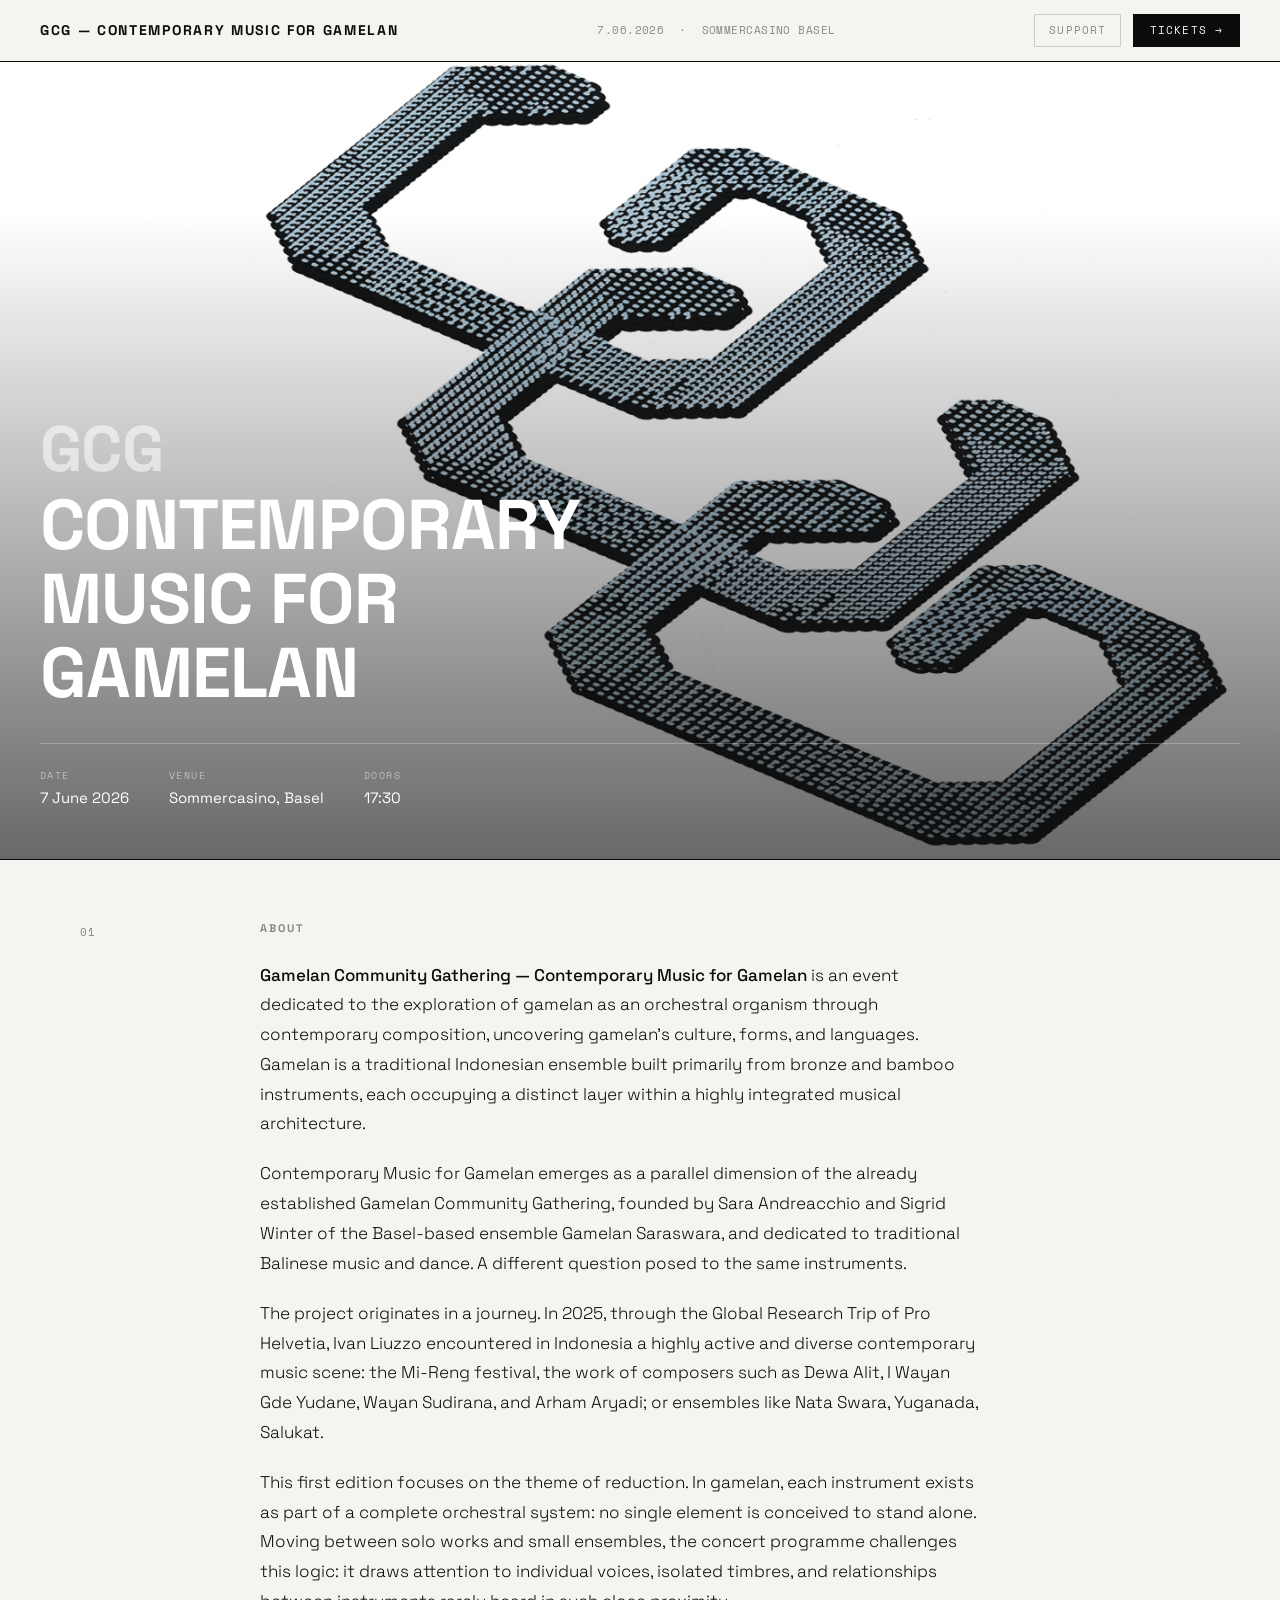
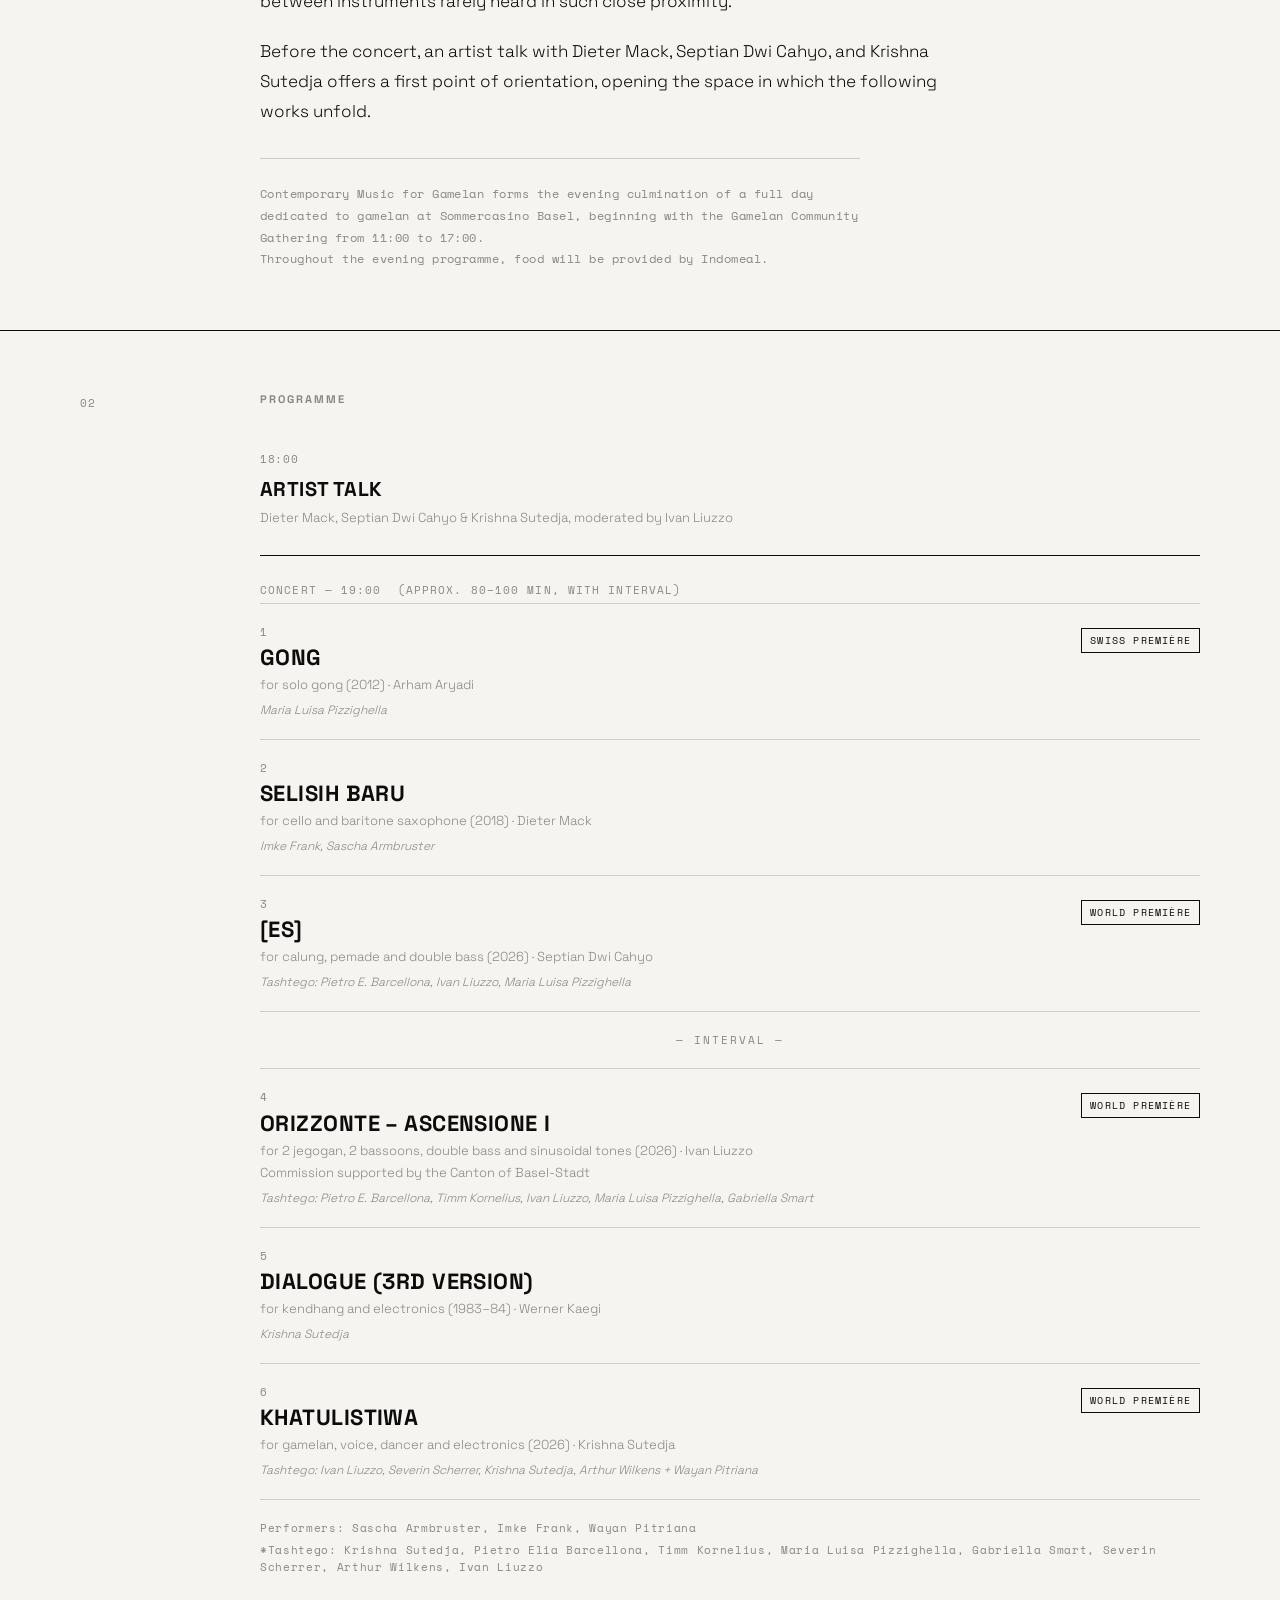
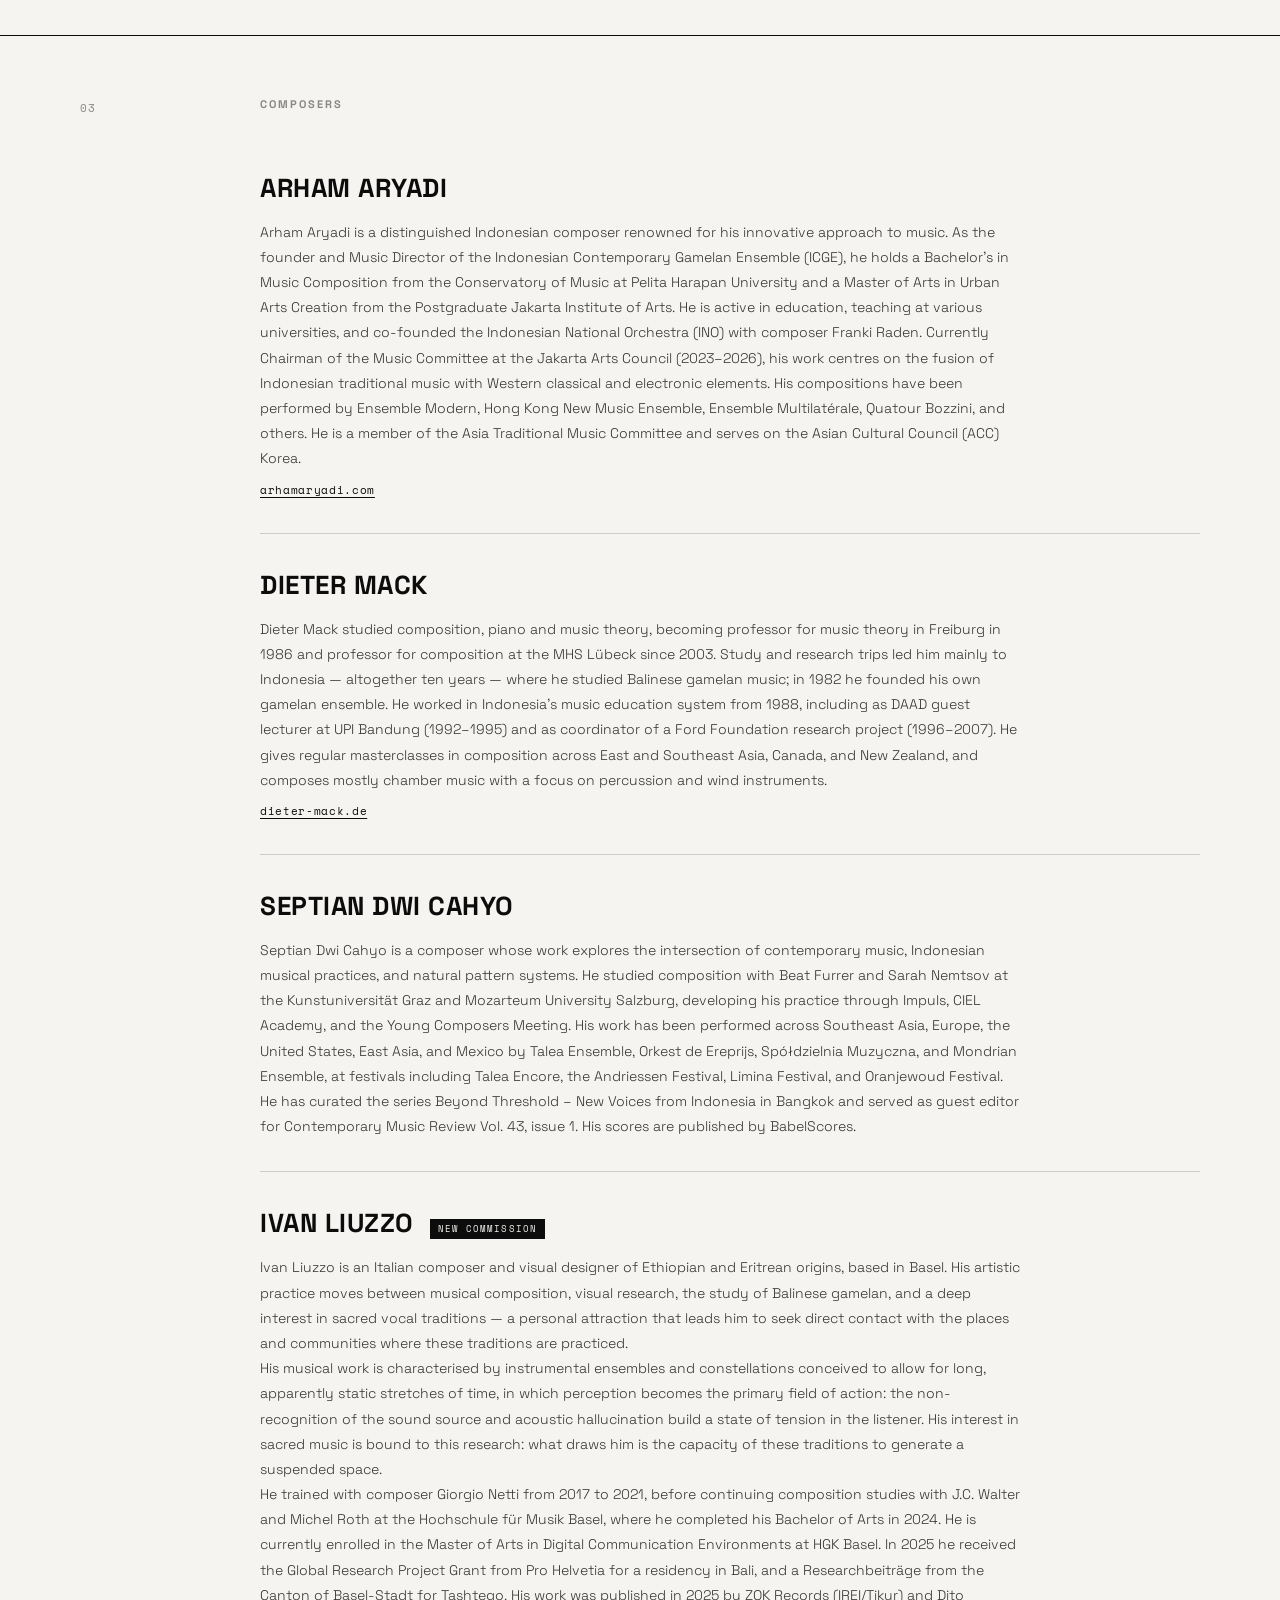
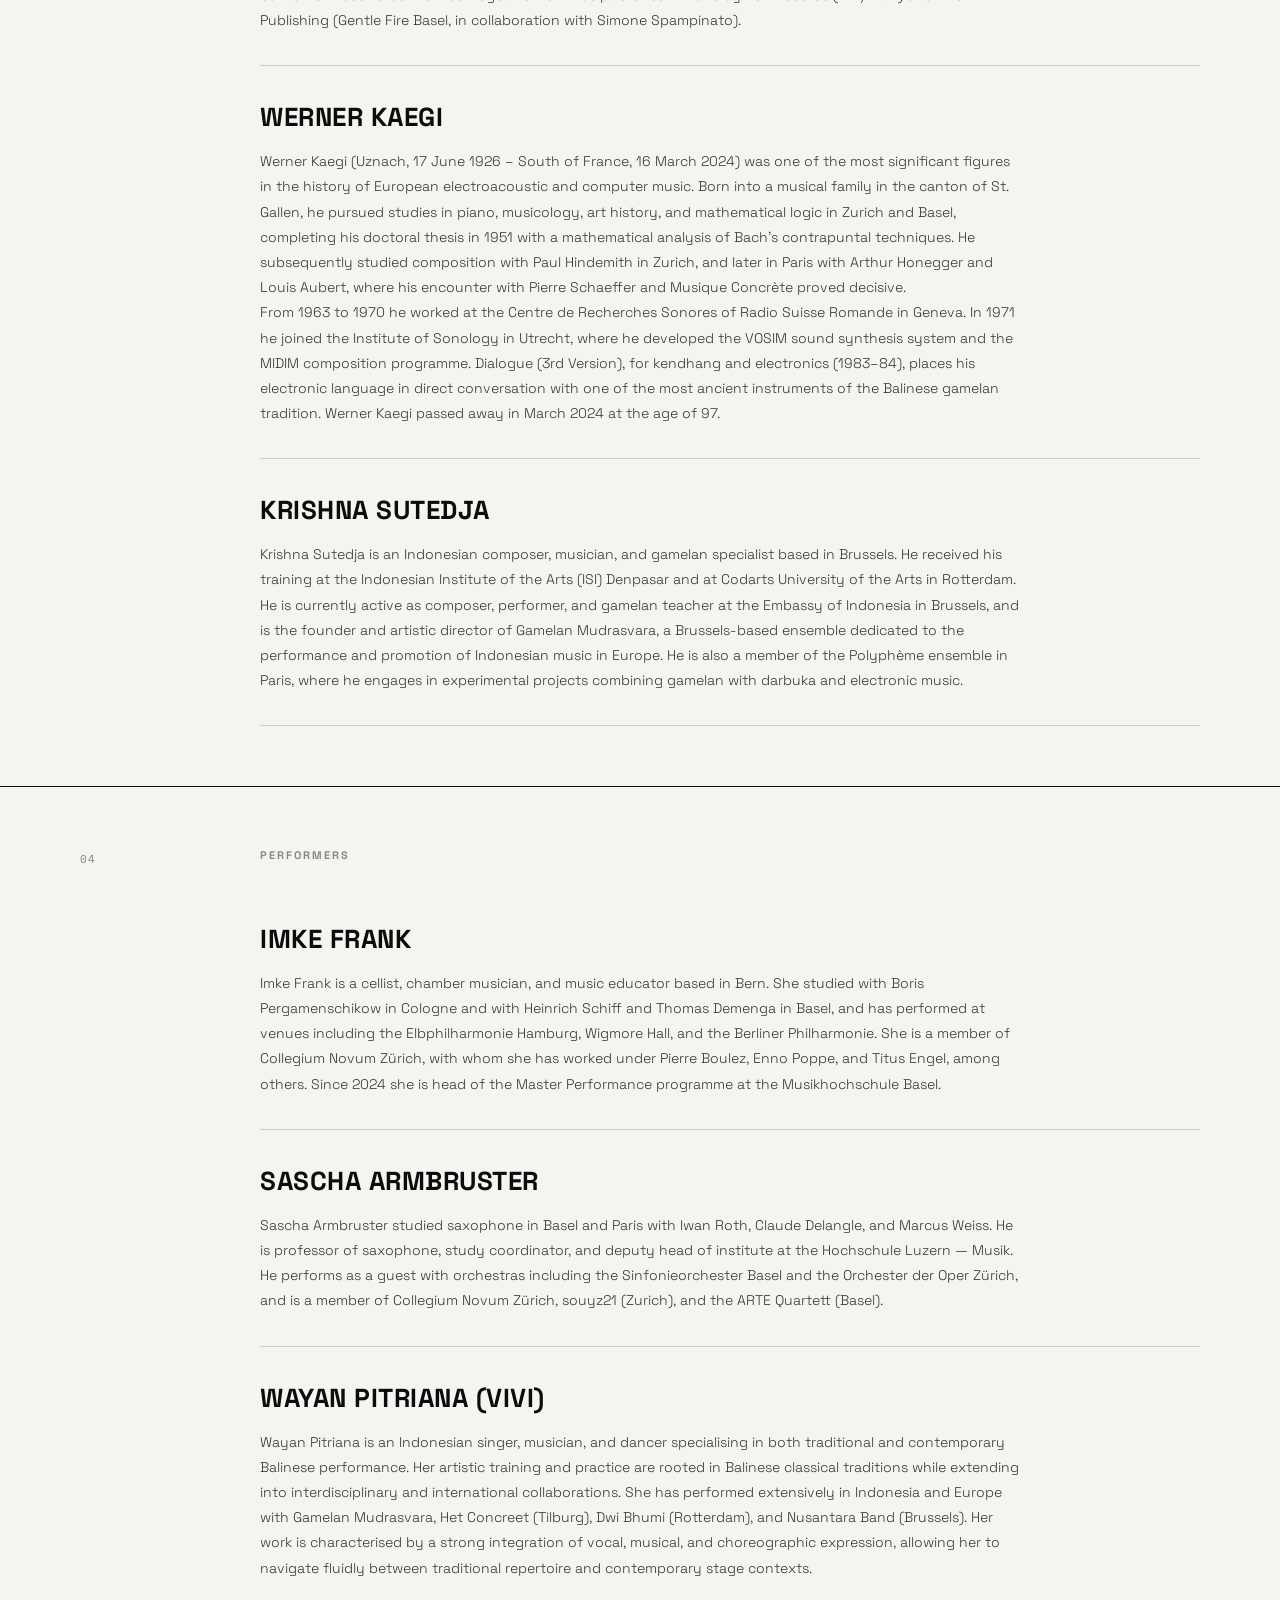
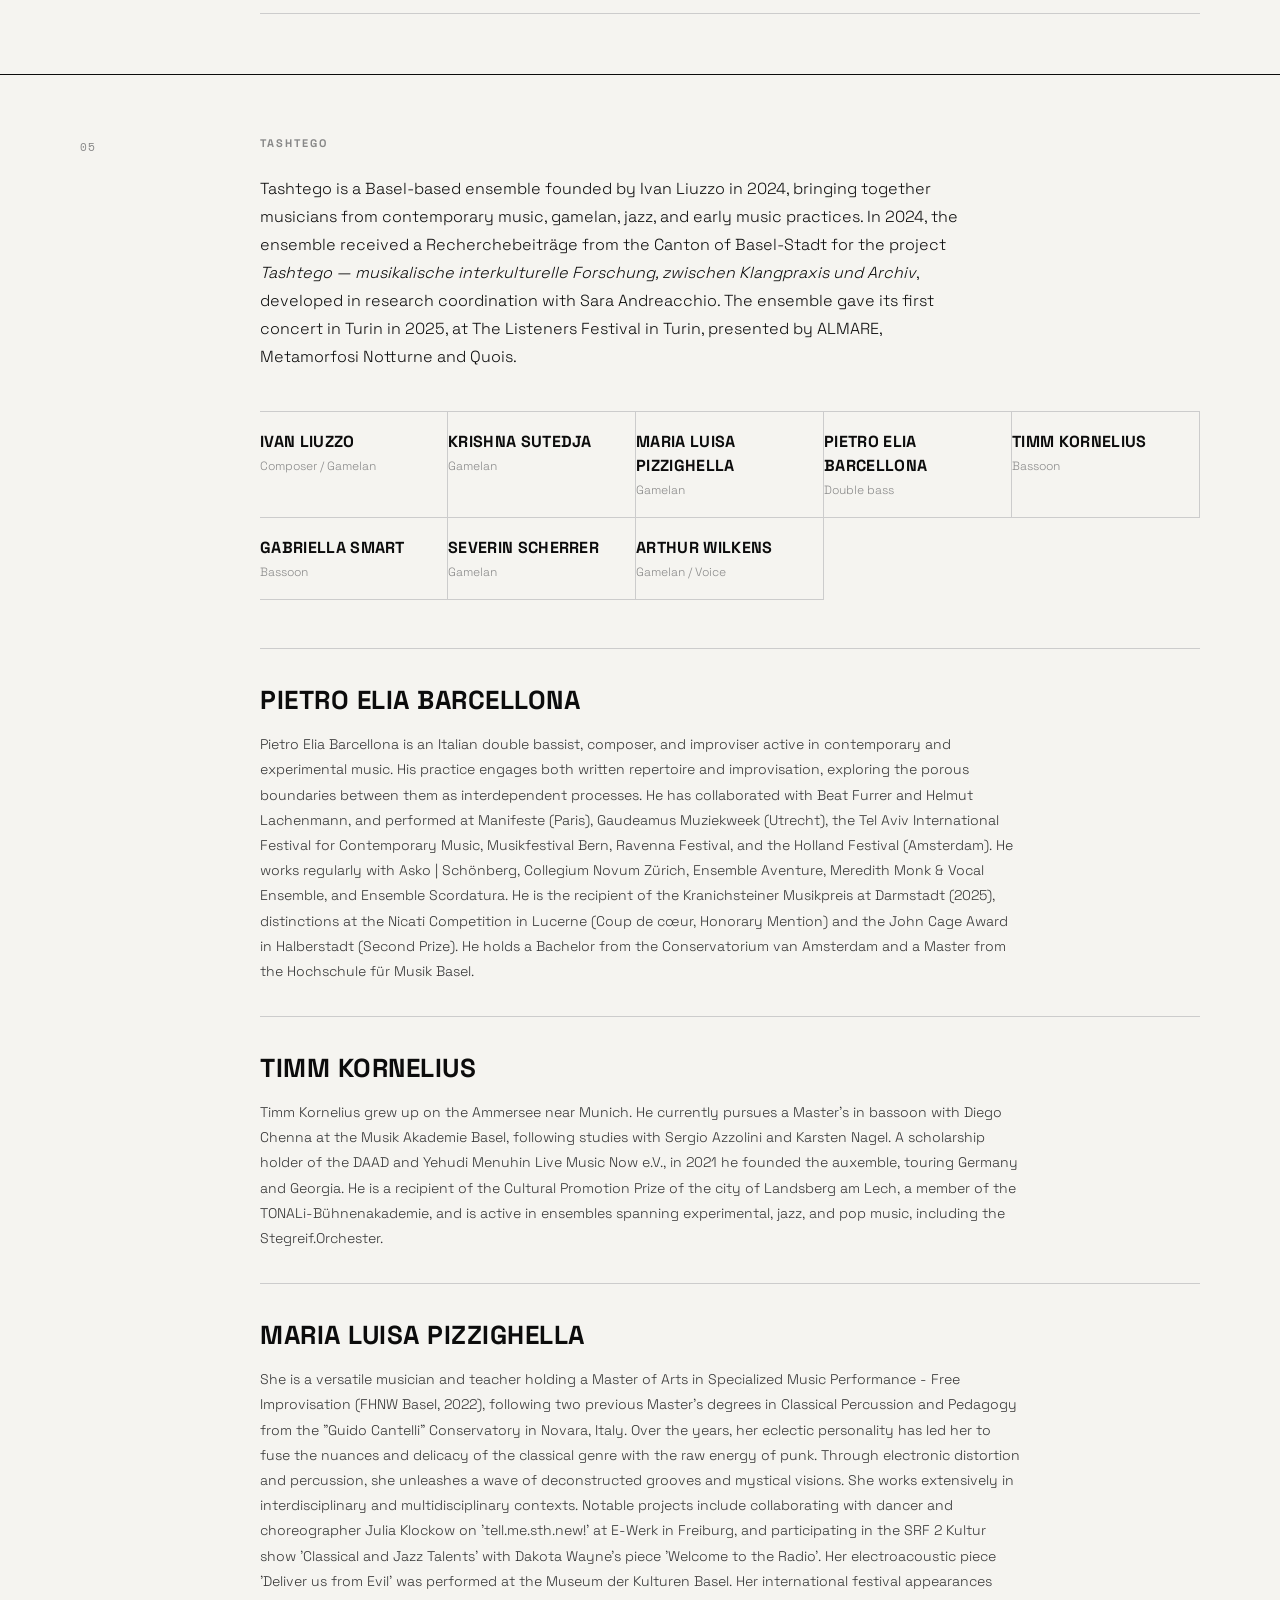
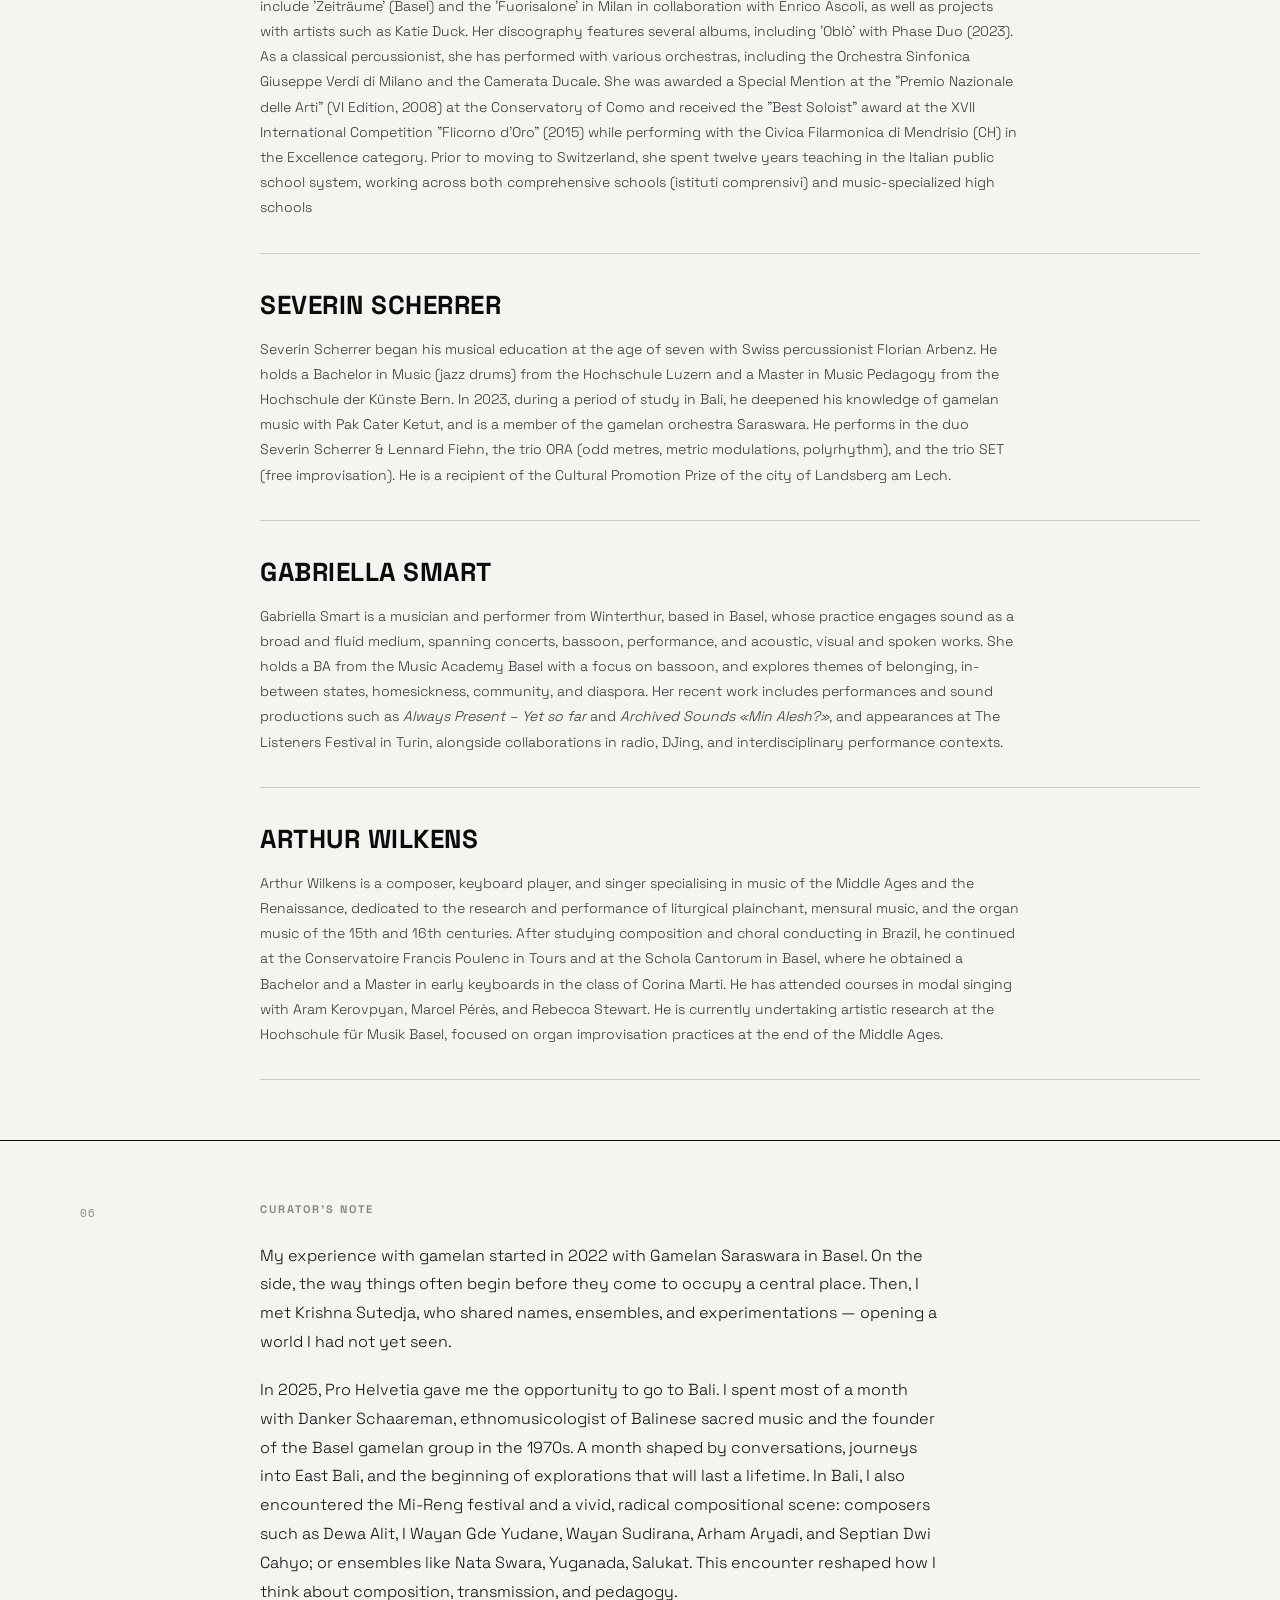
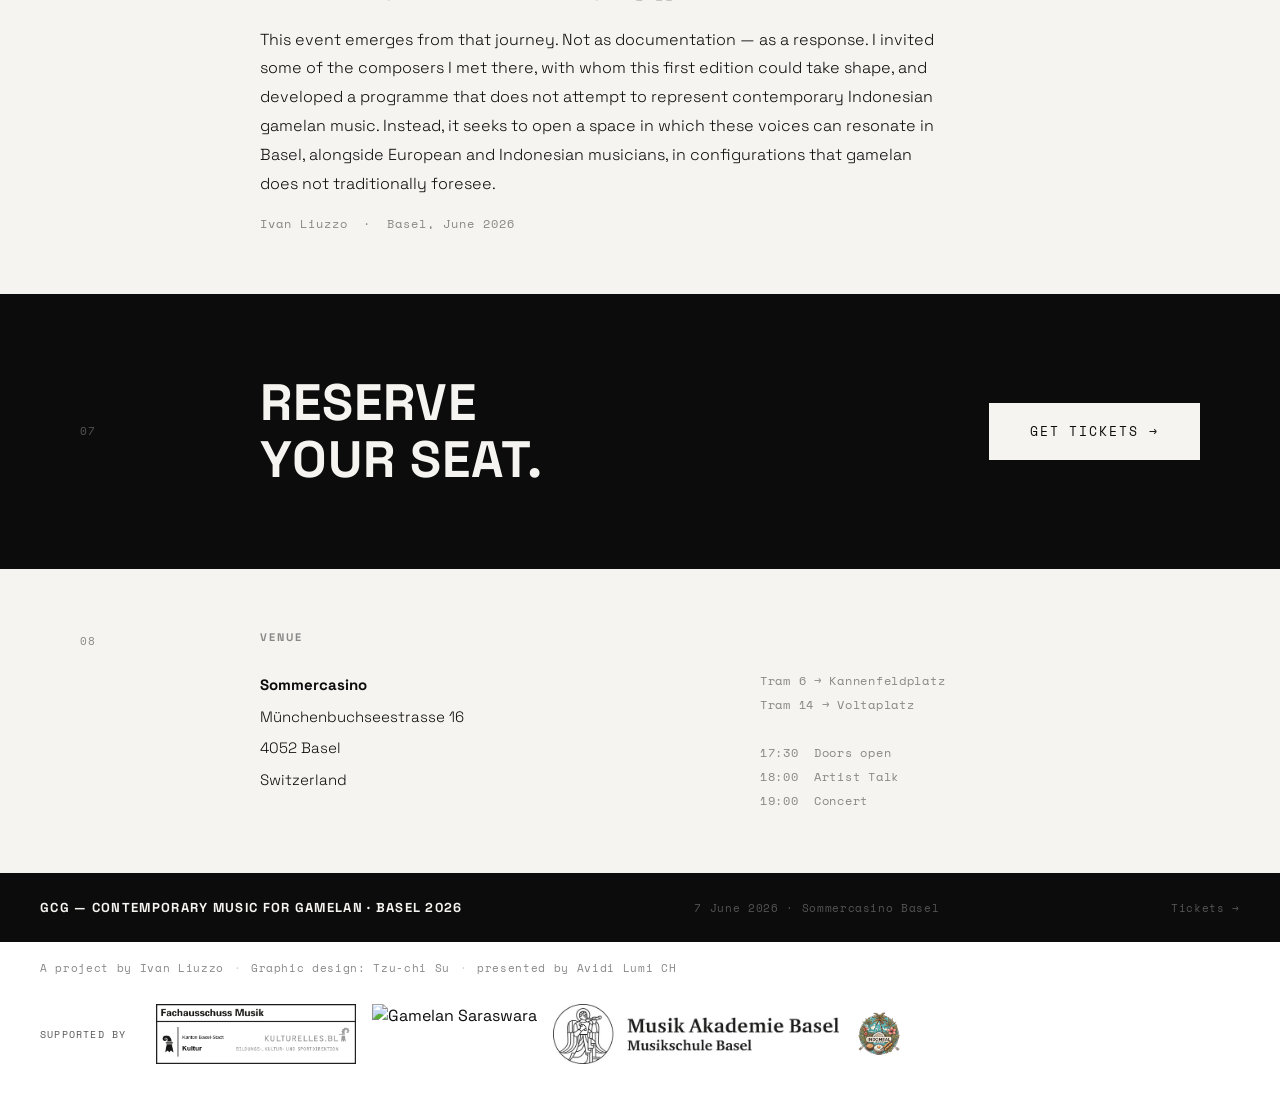
==== commit 97335dd0: "Update index.html" ====
--- a/index.html
+++ b/index.html
@@ -471,12 +471,14 @@
         <span class="footer-credit-sep">·</span>
         <span class="footer-credit-item">Graphic design: Tzu-chi Su</span>
         <span class="footer-credit-sep">·</span>
-        <span class="footer-credit-item">In collaboration with Avidi Lumi CH</span>
+        <span class="footer-credit-item">presented by Avidi Lumi CH</span>
       </div>
       <div class="footer-logos">
         <span class="footer-supported">Supported by</span>
         <div class="footer-logo-box">
           <img src="FA_BSBL_MU_cmyk_print.png" alt="Fachausschuss Musik BS/BL" class="footer-canton-logo">
+          <img src="Saraswara_Original_on_Transparent.png" alt="Gamelan Saraswara" class="footer-canton-logo">
+          <img src="MAB_MSB.jpg" alt="Musik Akademie Basel" class="footer-canton-logo">
           <img src="Indomeal.png" alt="Indomeal" class="footer-canton-logo">
         </div>
       </div>
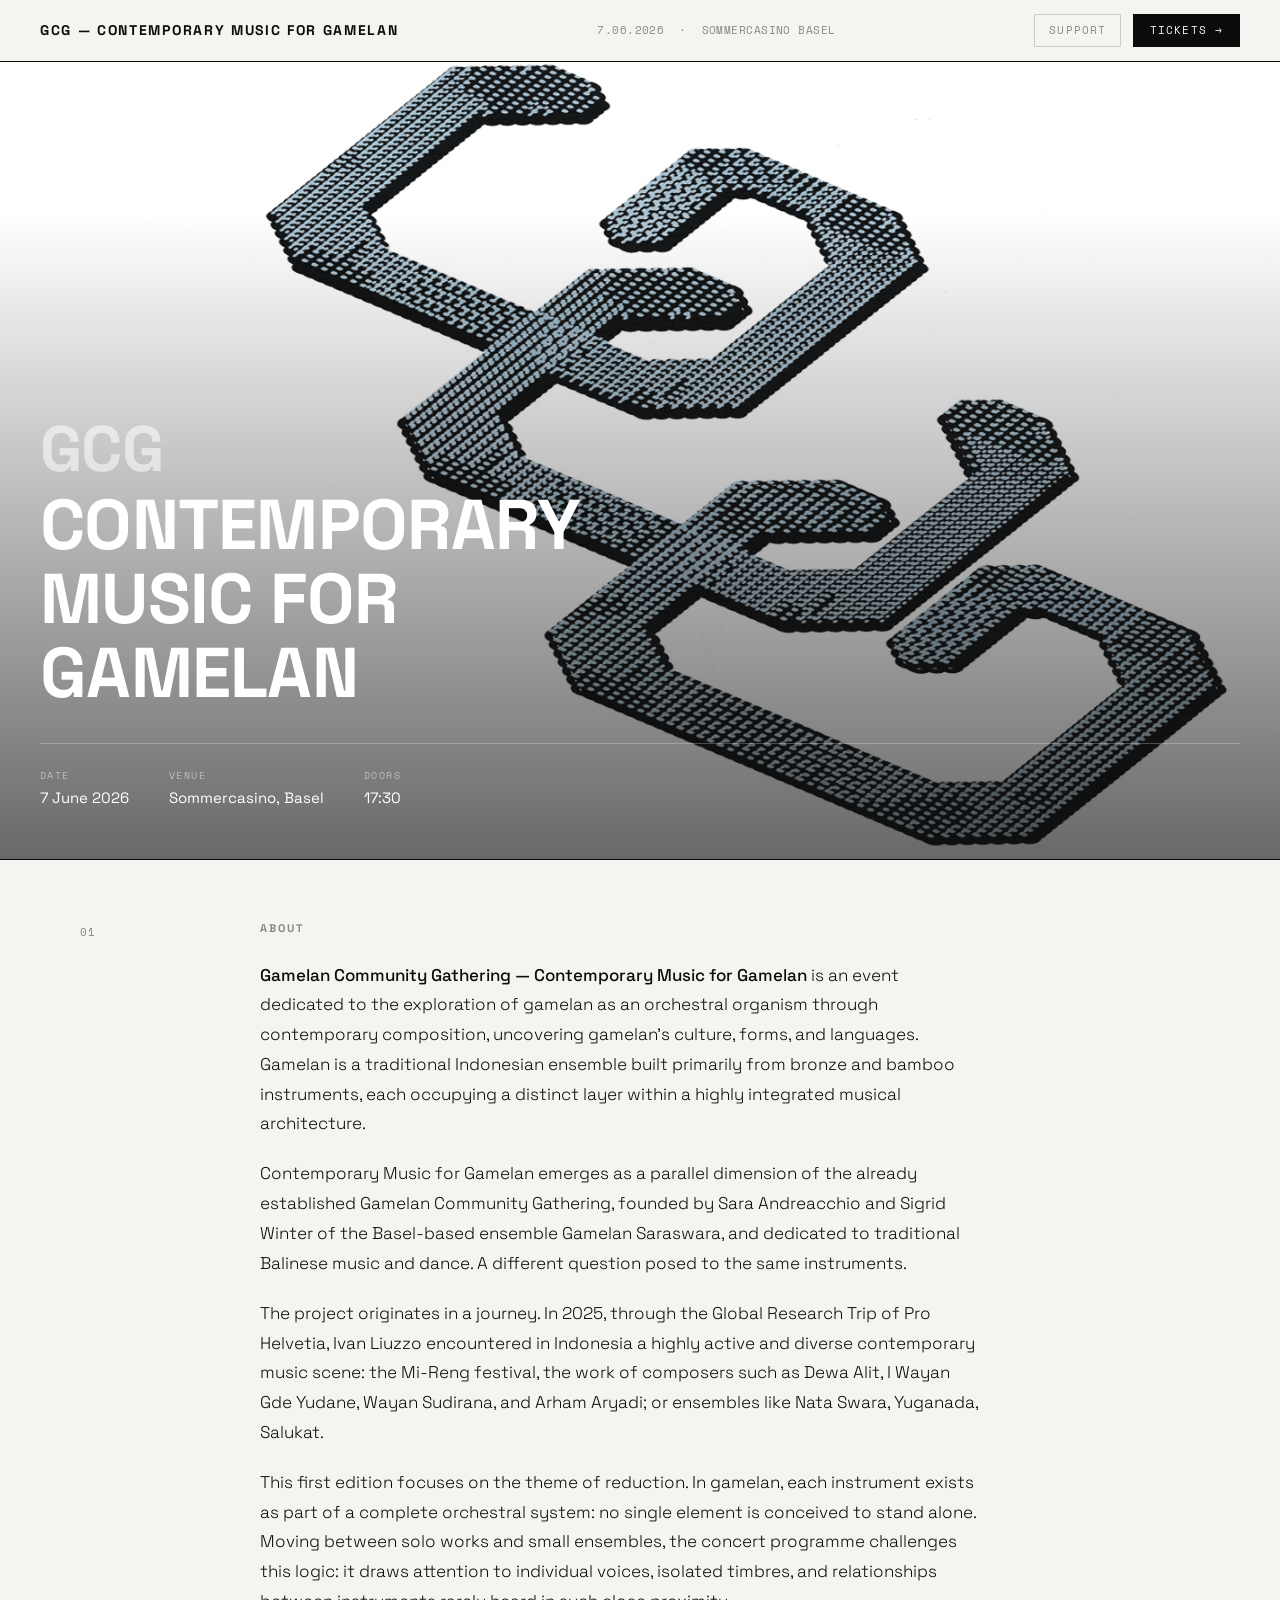
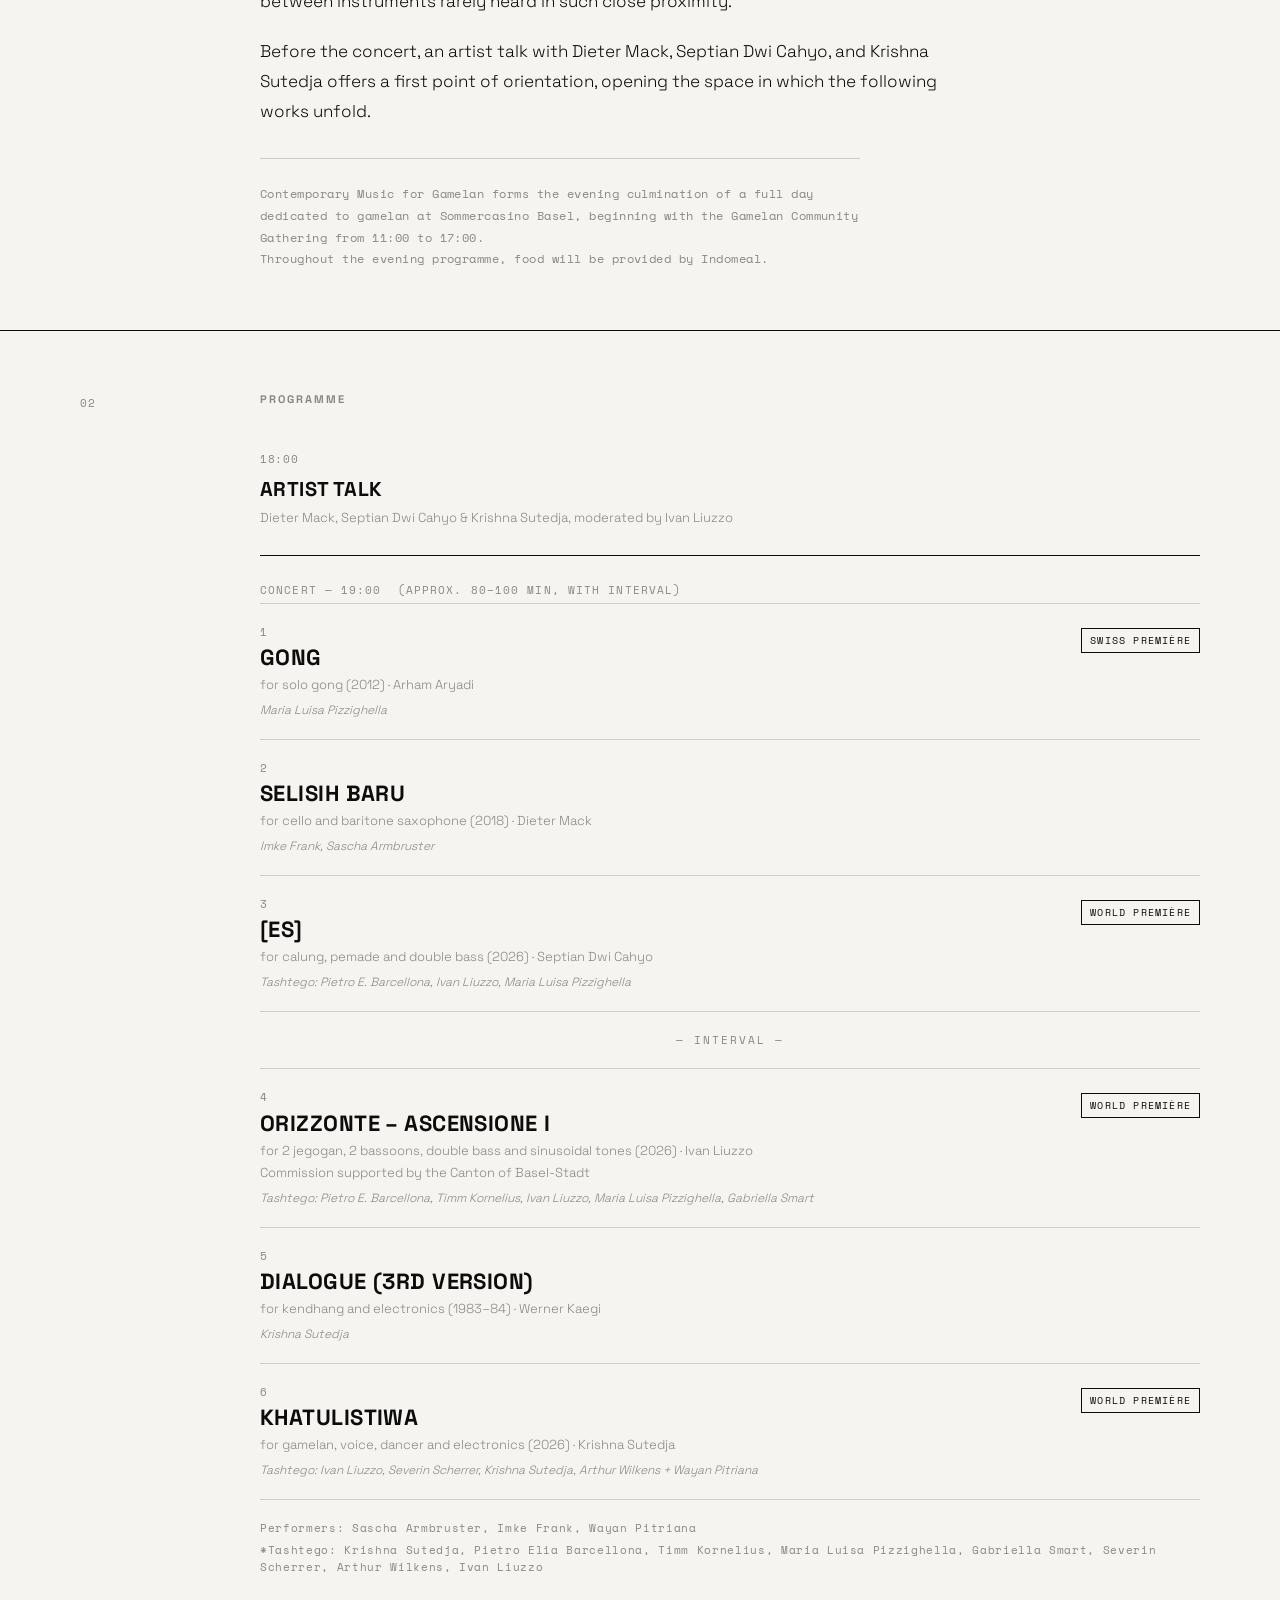
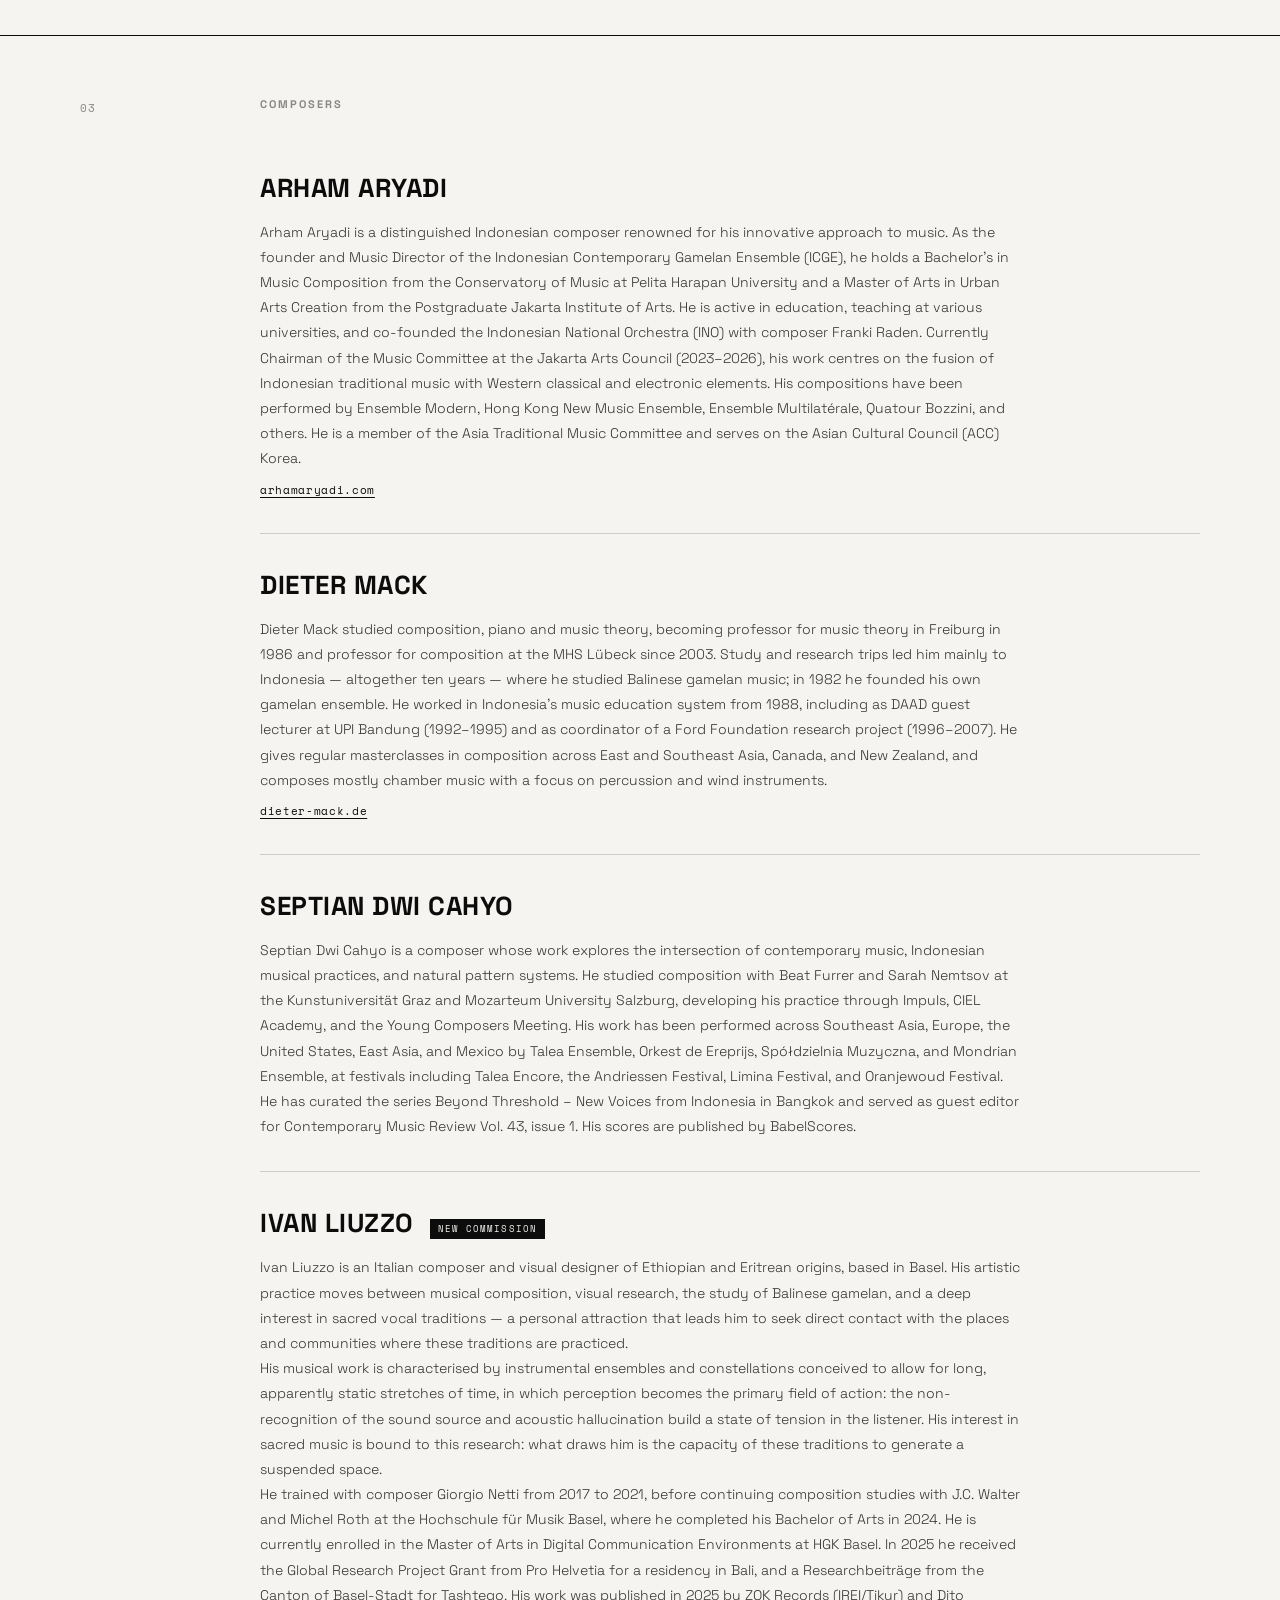
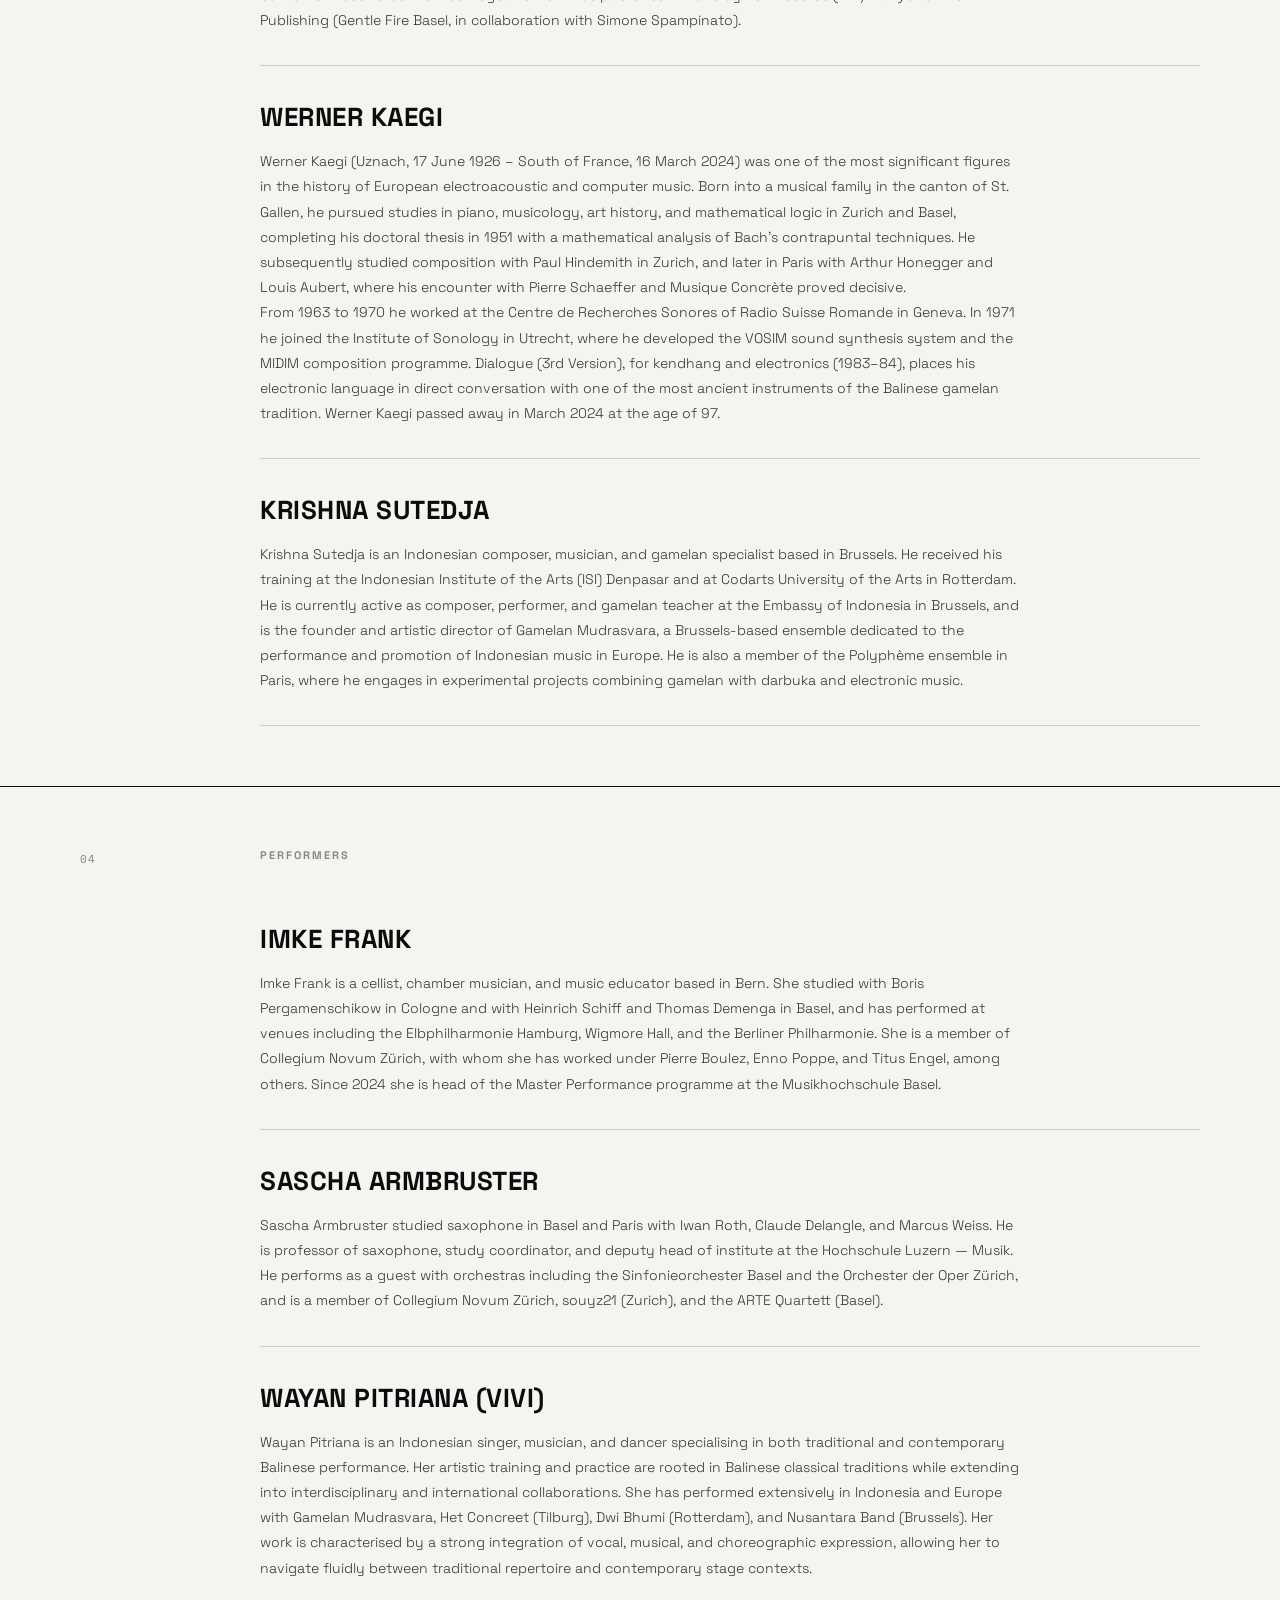
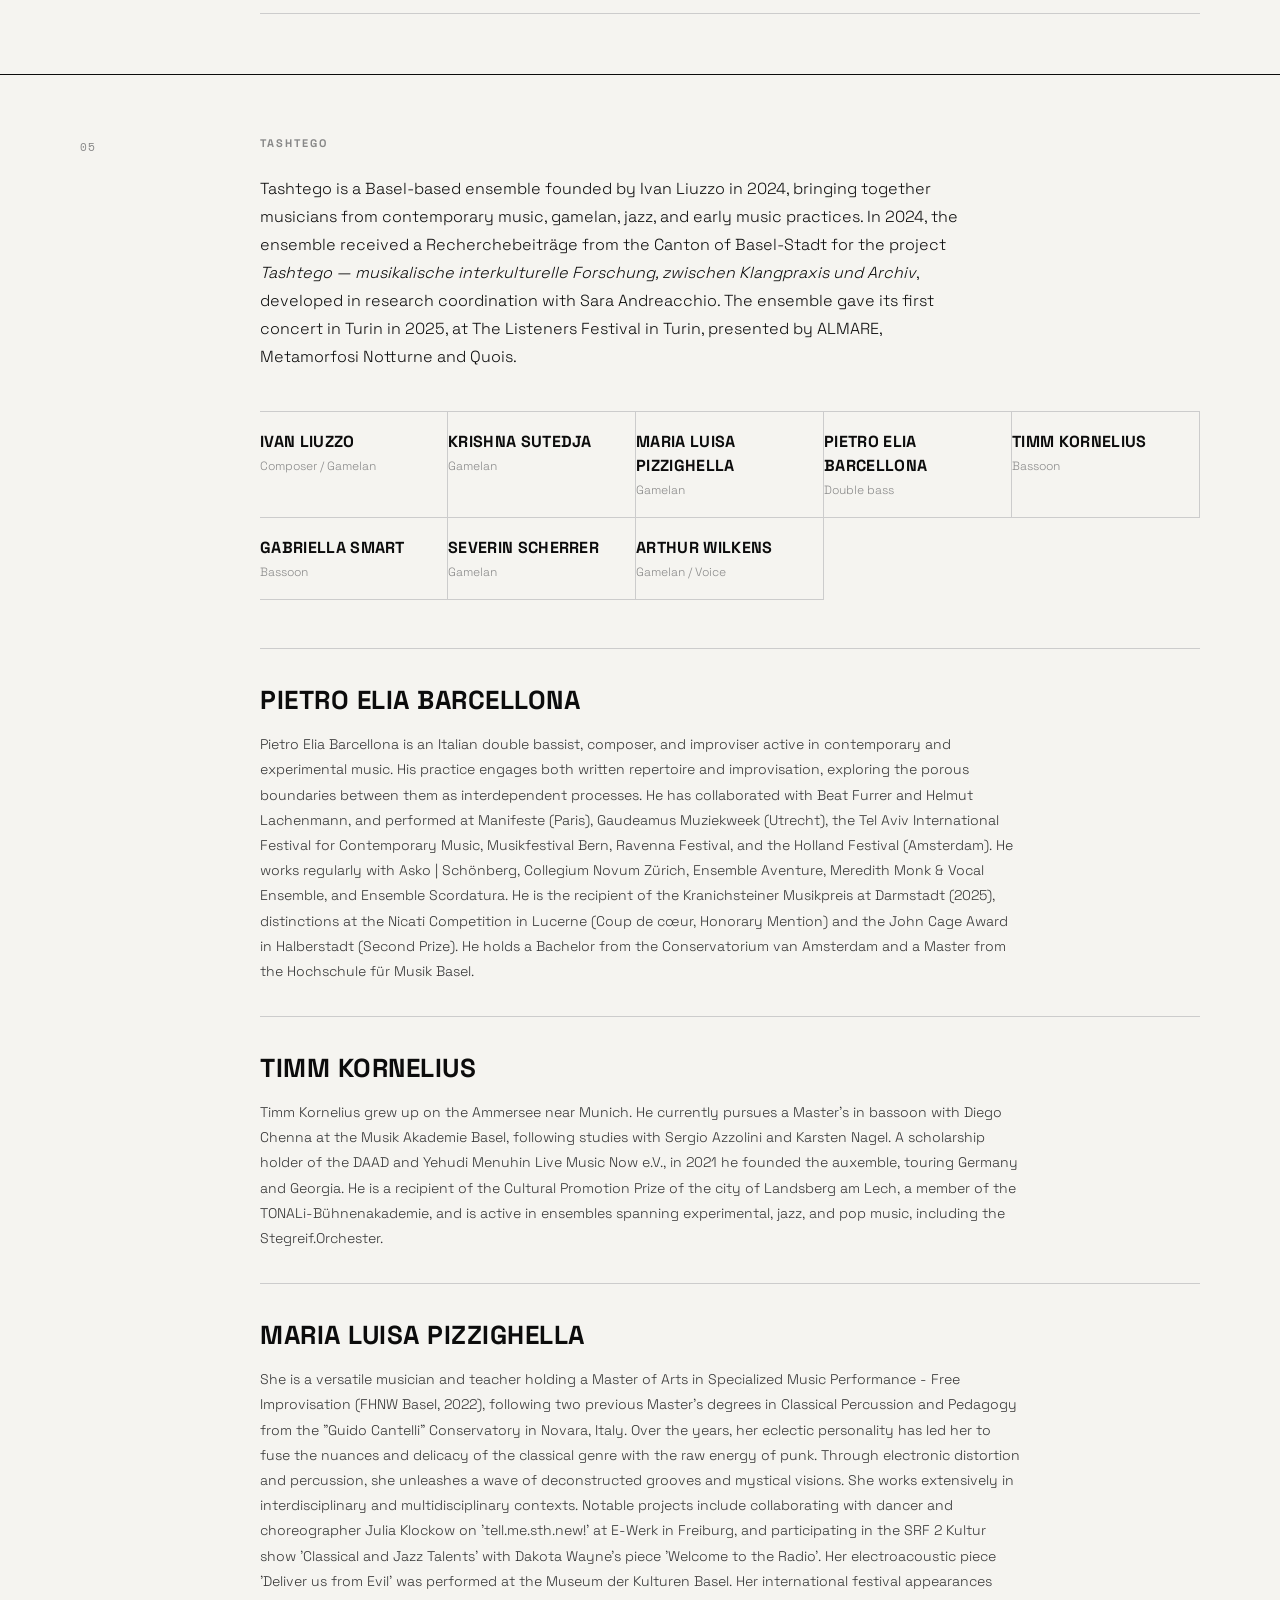
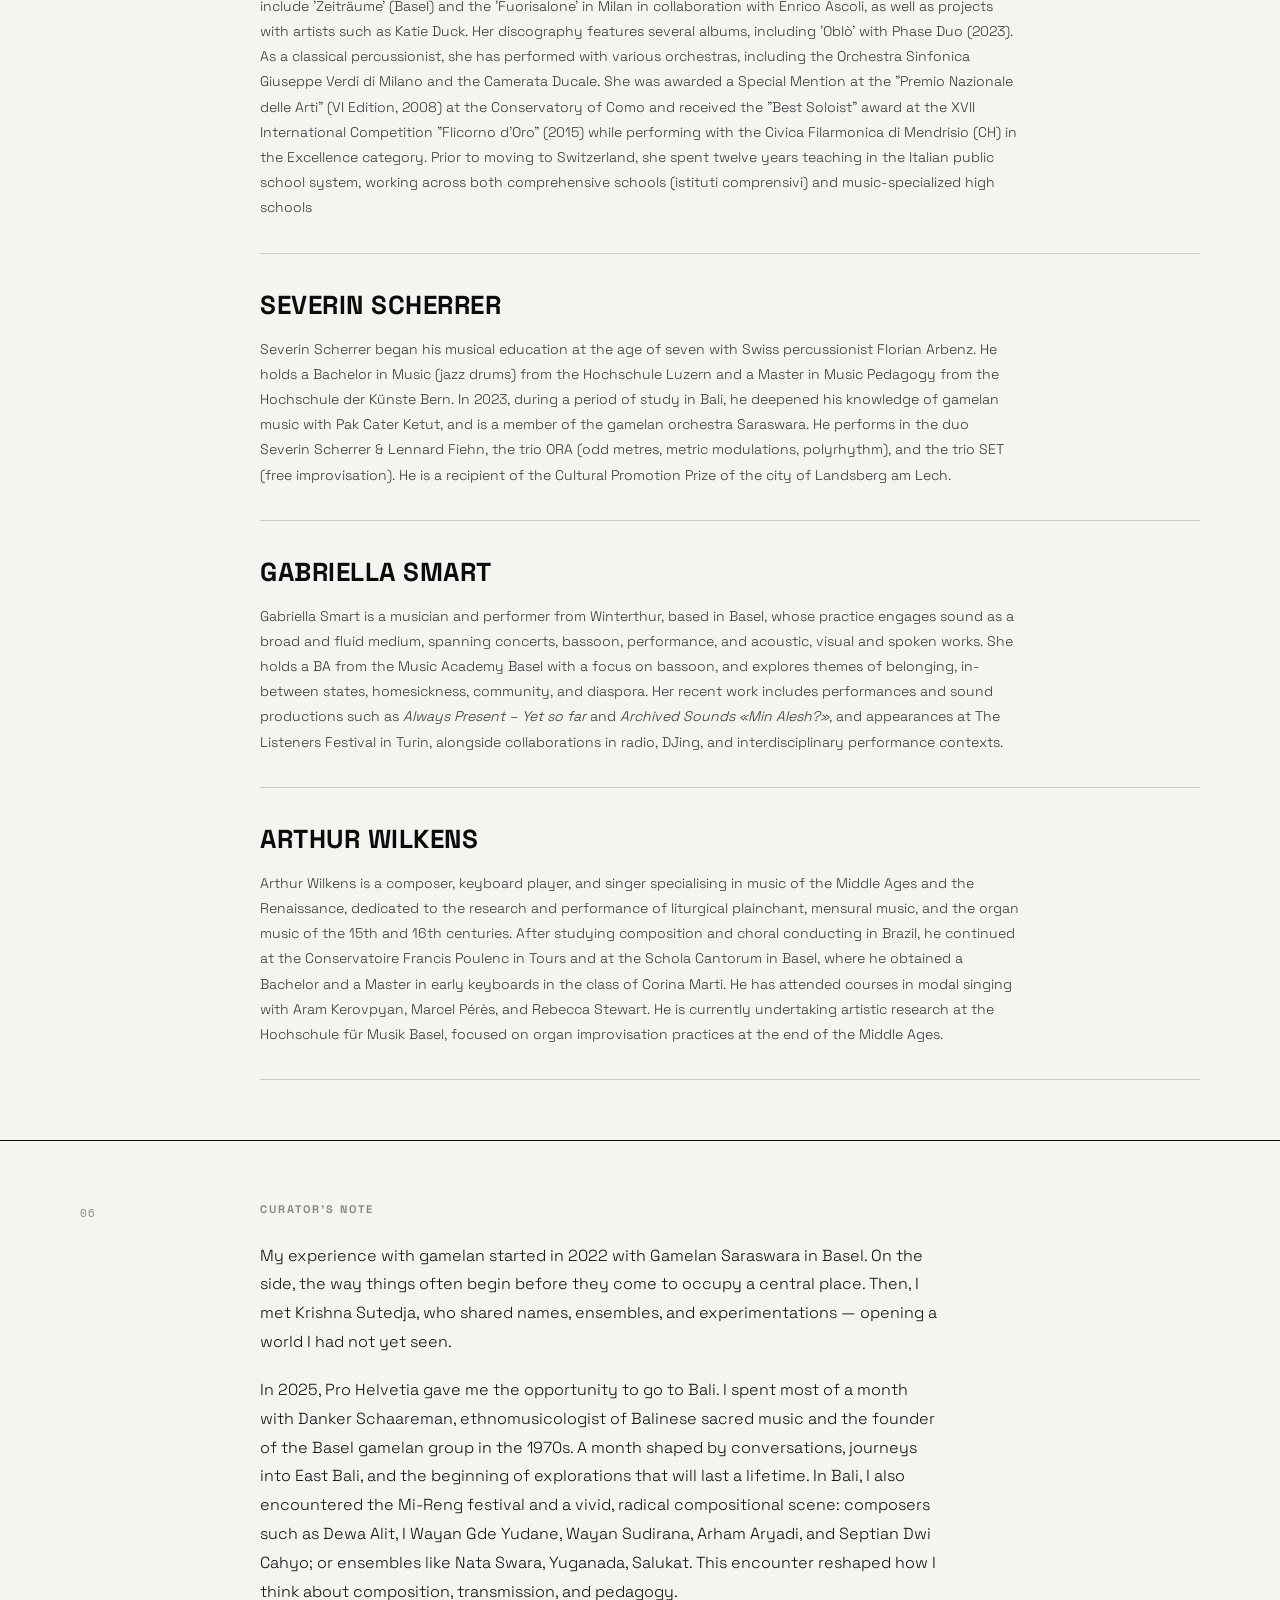
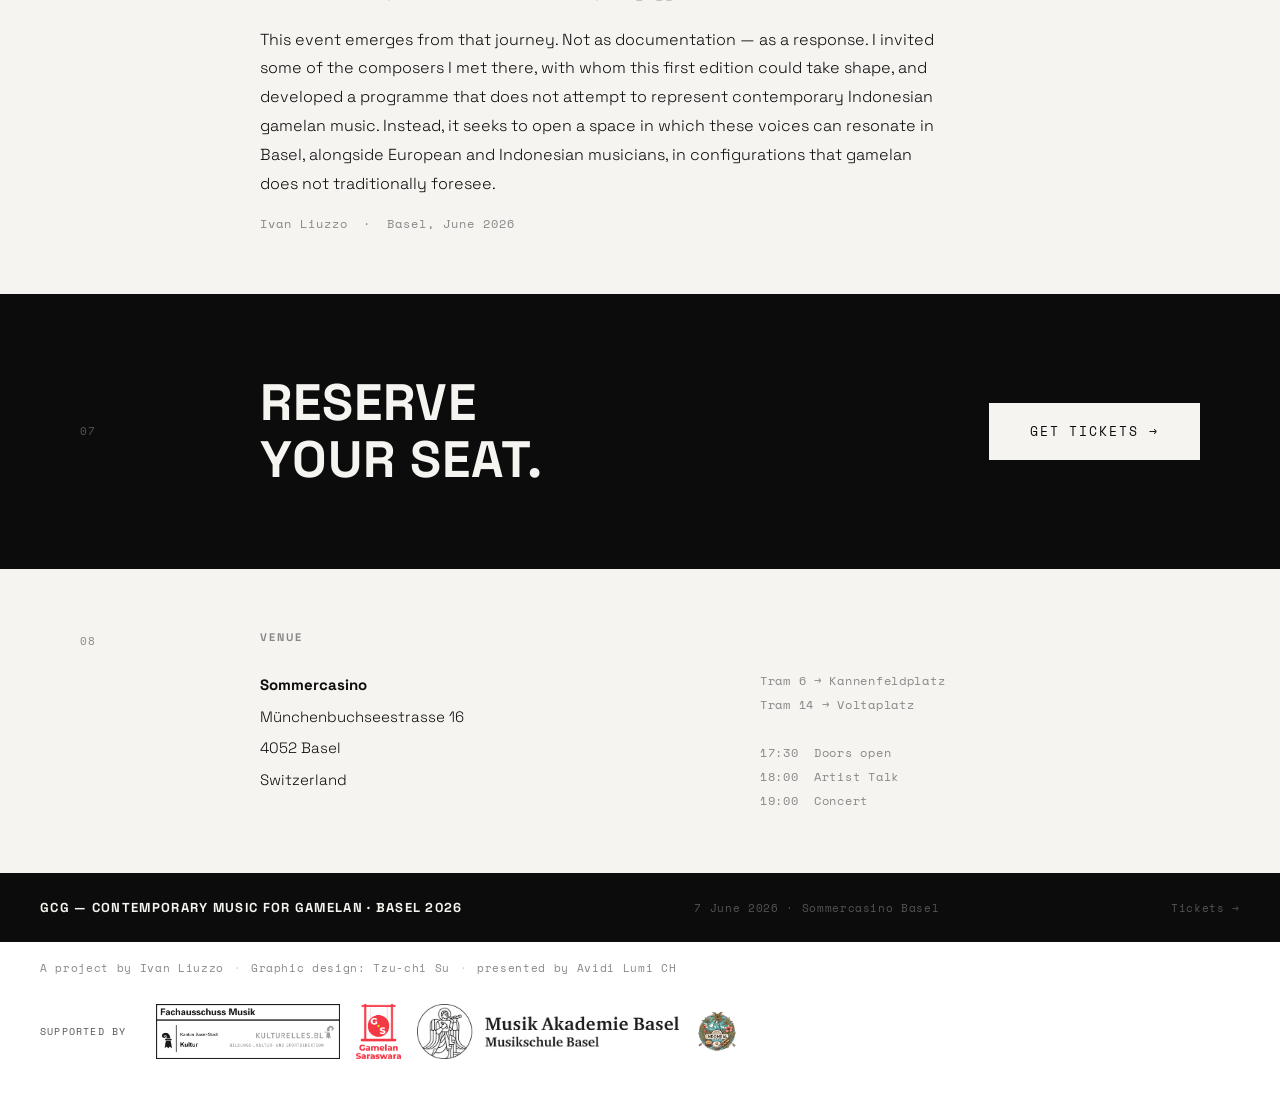
==== commit 8acab96d: "Update index.html" ====
--- a/index.html
+++ b/index.html
@@ -155,7 +155,7 @@
                 <p class="prog-performers">Tashtego: Pietro E. Barcellona, Timm Kornelius, Ivan Liuzzo, Maria Luisa Pizzighella, Gabriella Smart </p>
               </div>
             <div class="prog-inline-note">
-              <p>The piece works within a research into the phenomenal perception of sound. The instruments do not emerge: they withdraw. Pianissimo dynamics become a mode of perceptual crisis, the moment at which sound begins to merge with what surrounds it: body sounds, electrical hum, the resonances of the room. The sinusoidal tones make audible what normally remains below the threshold of attention.</p>
+              <p>The piece investigates into the phenomenal perception of sound. The instruments do not emerge: they withdraw. Pianissimo dynamics become a mode of perceptual crisis, the moment at which sound begins to merge with what surrounds it: body sounds, electrical hum, the resonances of the room.</p>
             </div>
               <span class="prog-type premiere">World Première</span>
             </div>
--- a/style.css
+++ b/style.css
@@ -678,6 +678,12 @@
   color: #888;
 }
 
+.footer-logo-box {
+  display: flex;
+  align-items: center;
+  gap: 16px;
+  margin-left: auto;
+}
 /* ─── PROGRAMME ACCORDION INLINE ────────────────────────── */
 .prog-title-btn {
   cursor: pointer;
@@ -742,7 +748,7 @@
 }
 
 .footer-canton-logo {
-  height: 60px;
+  height: 55px;
   width: auto;
 }
 
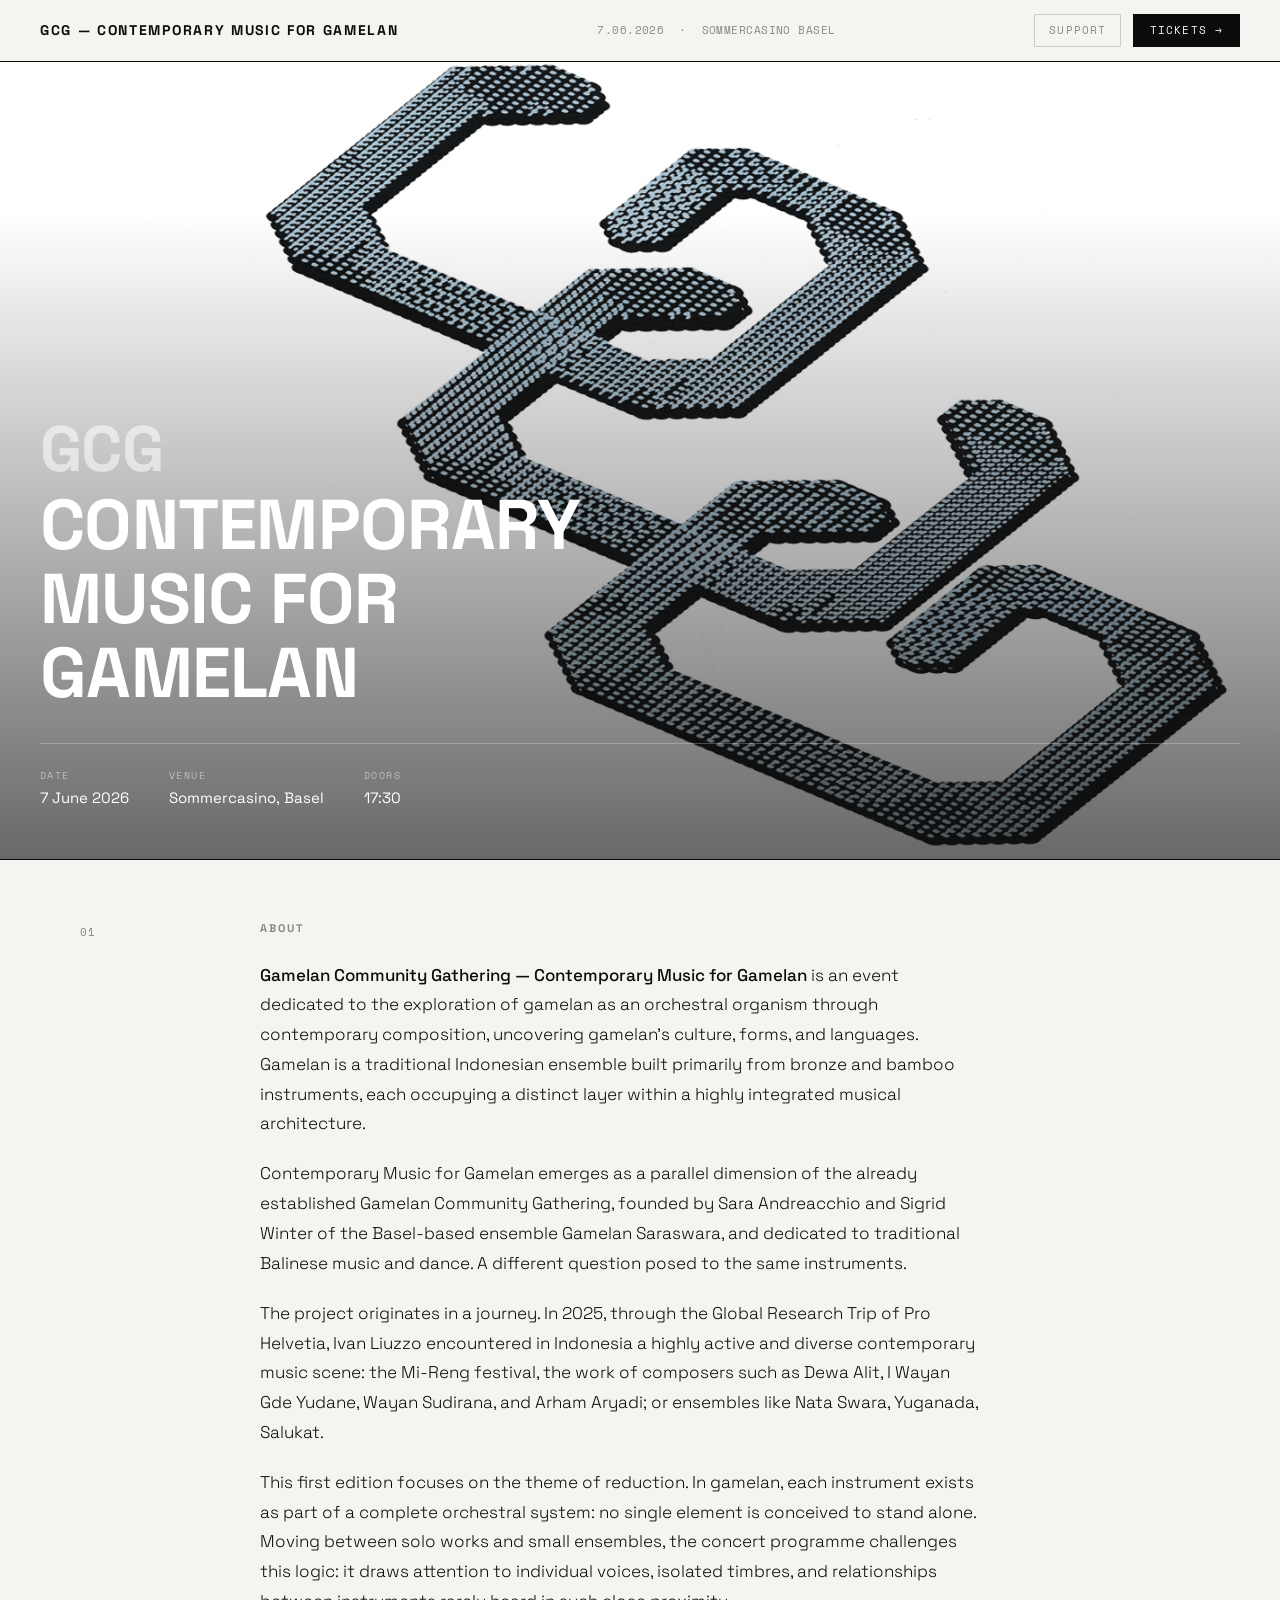
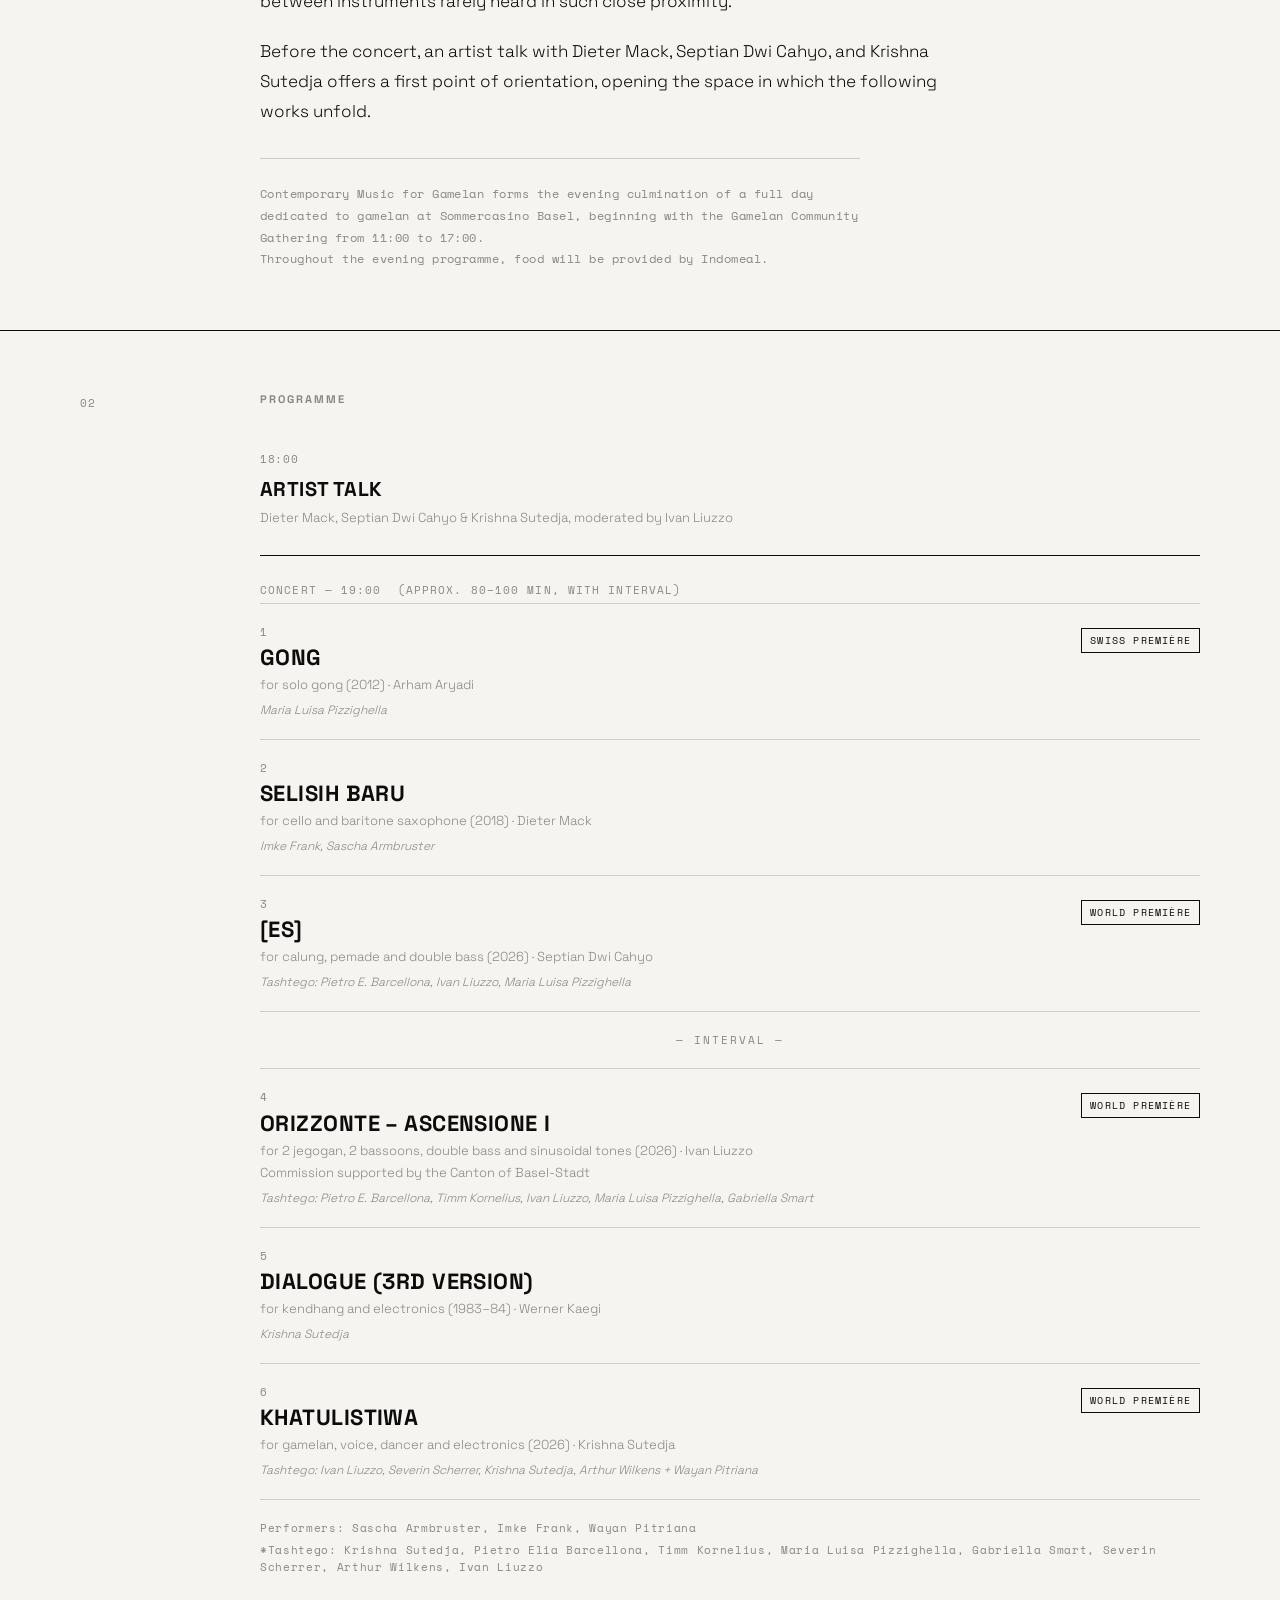
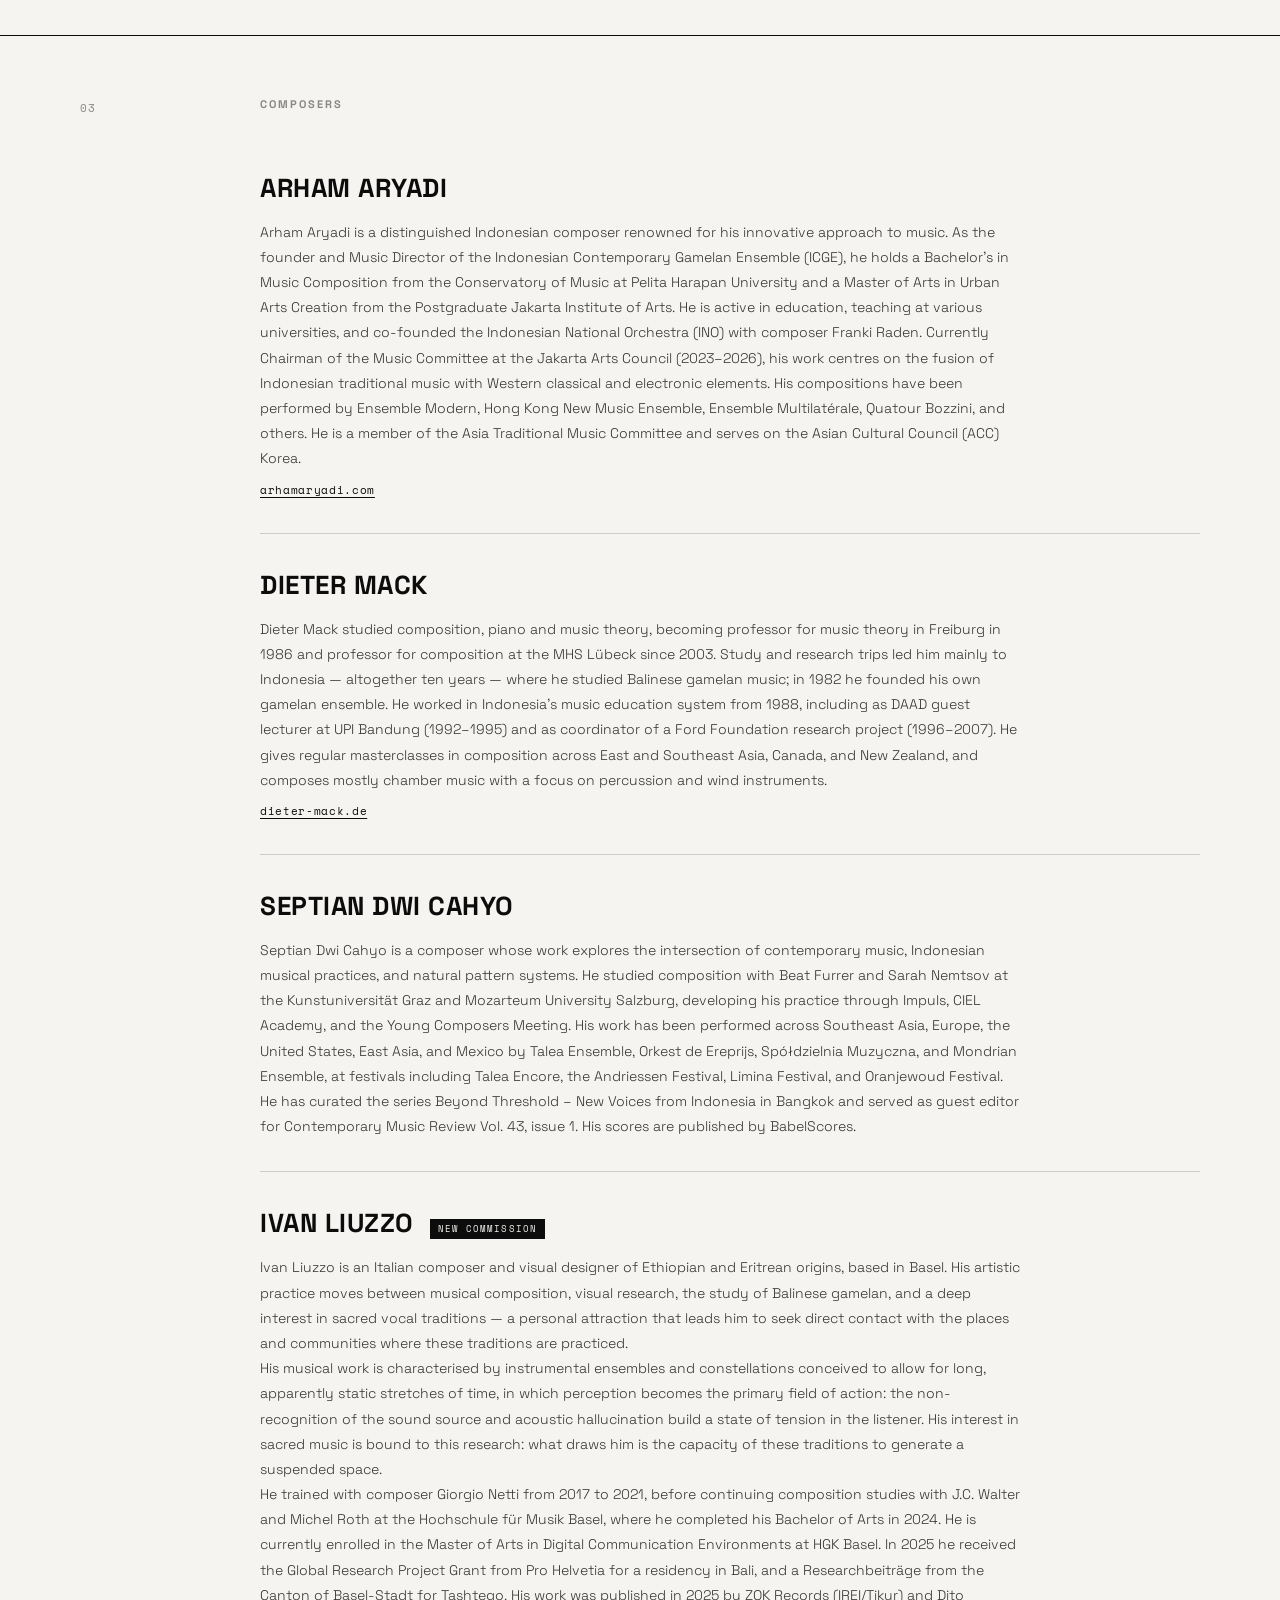
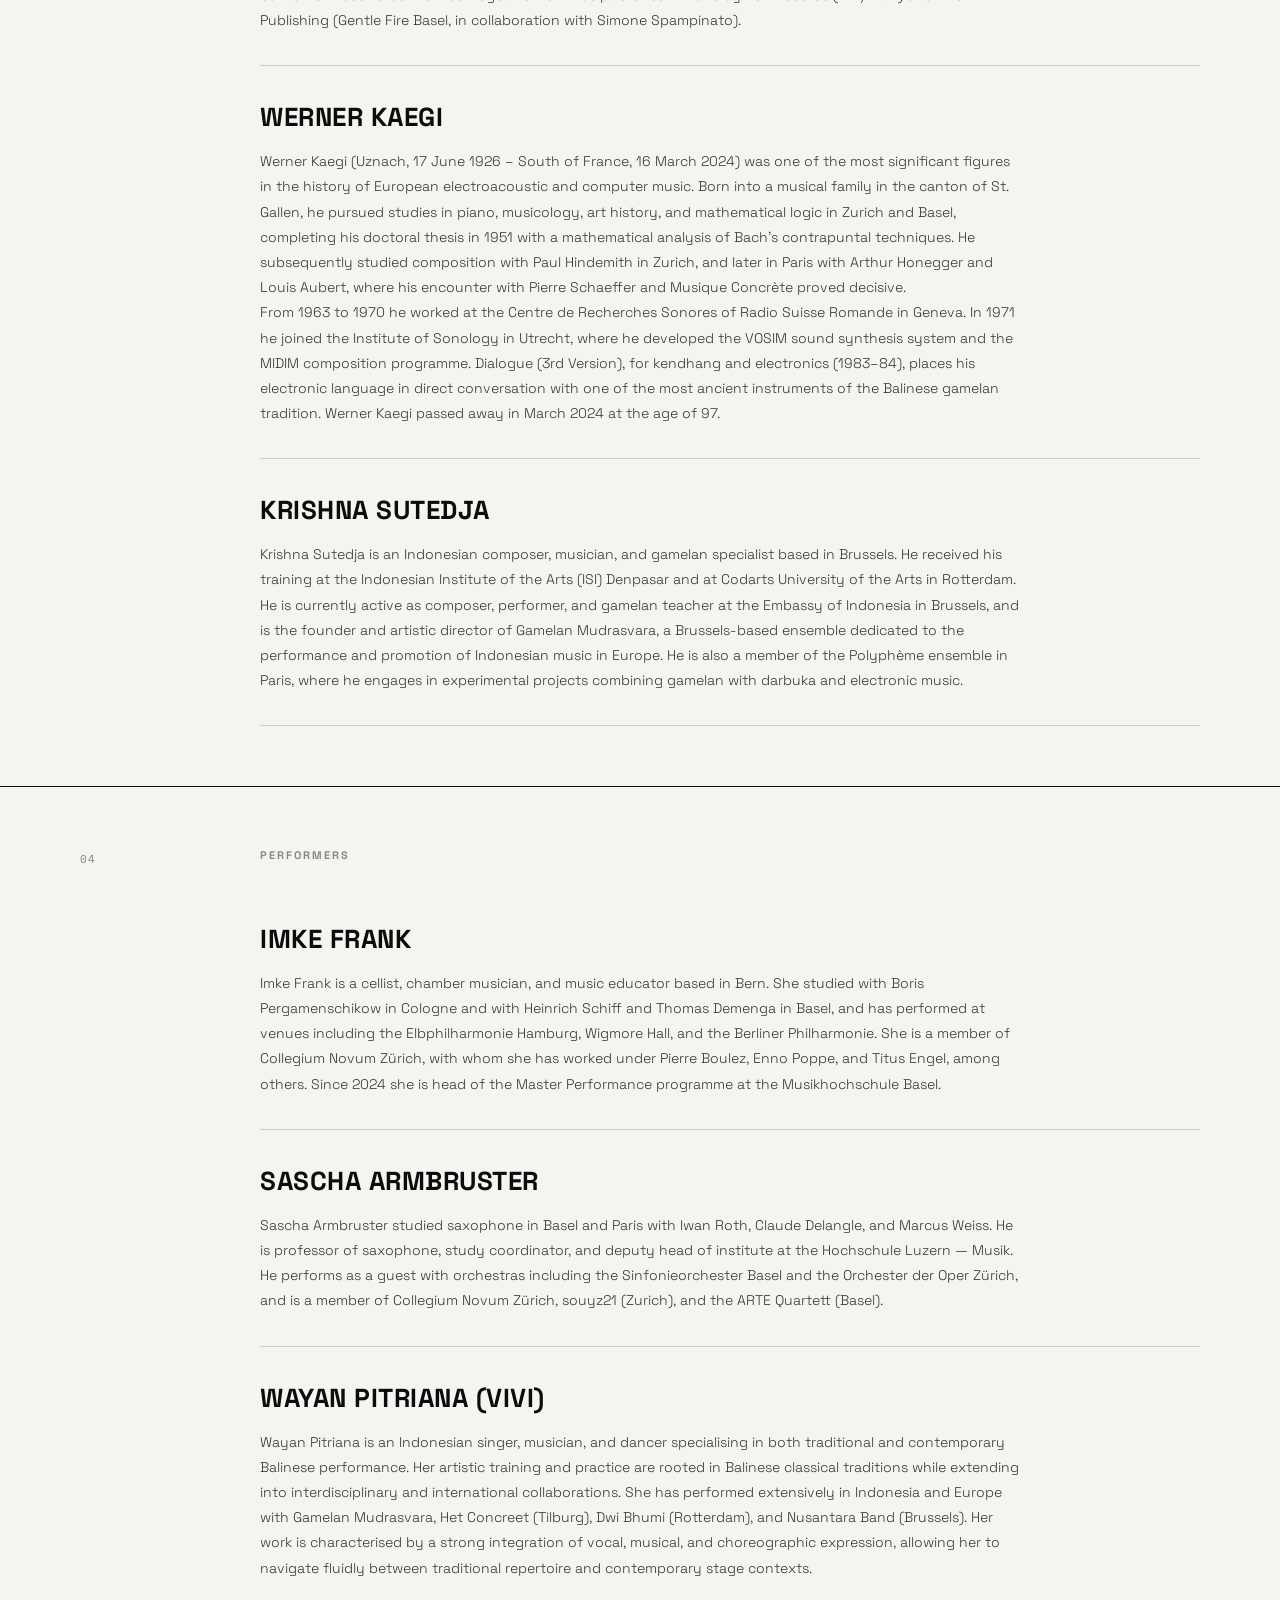
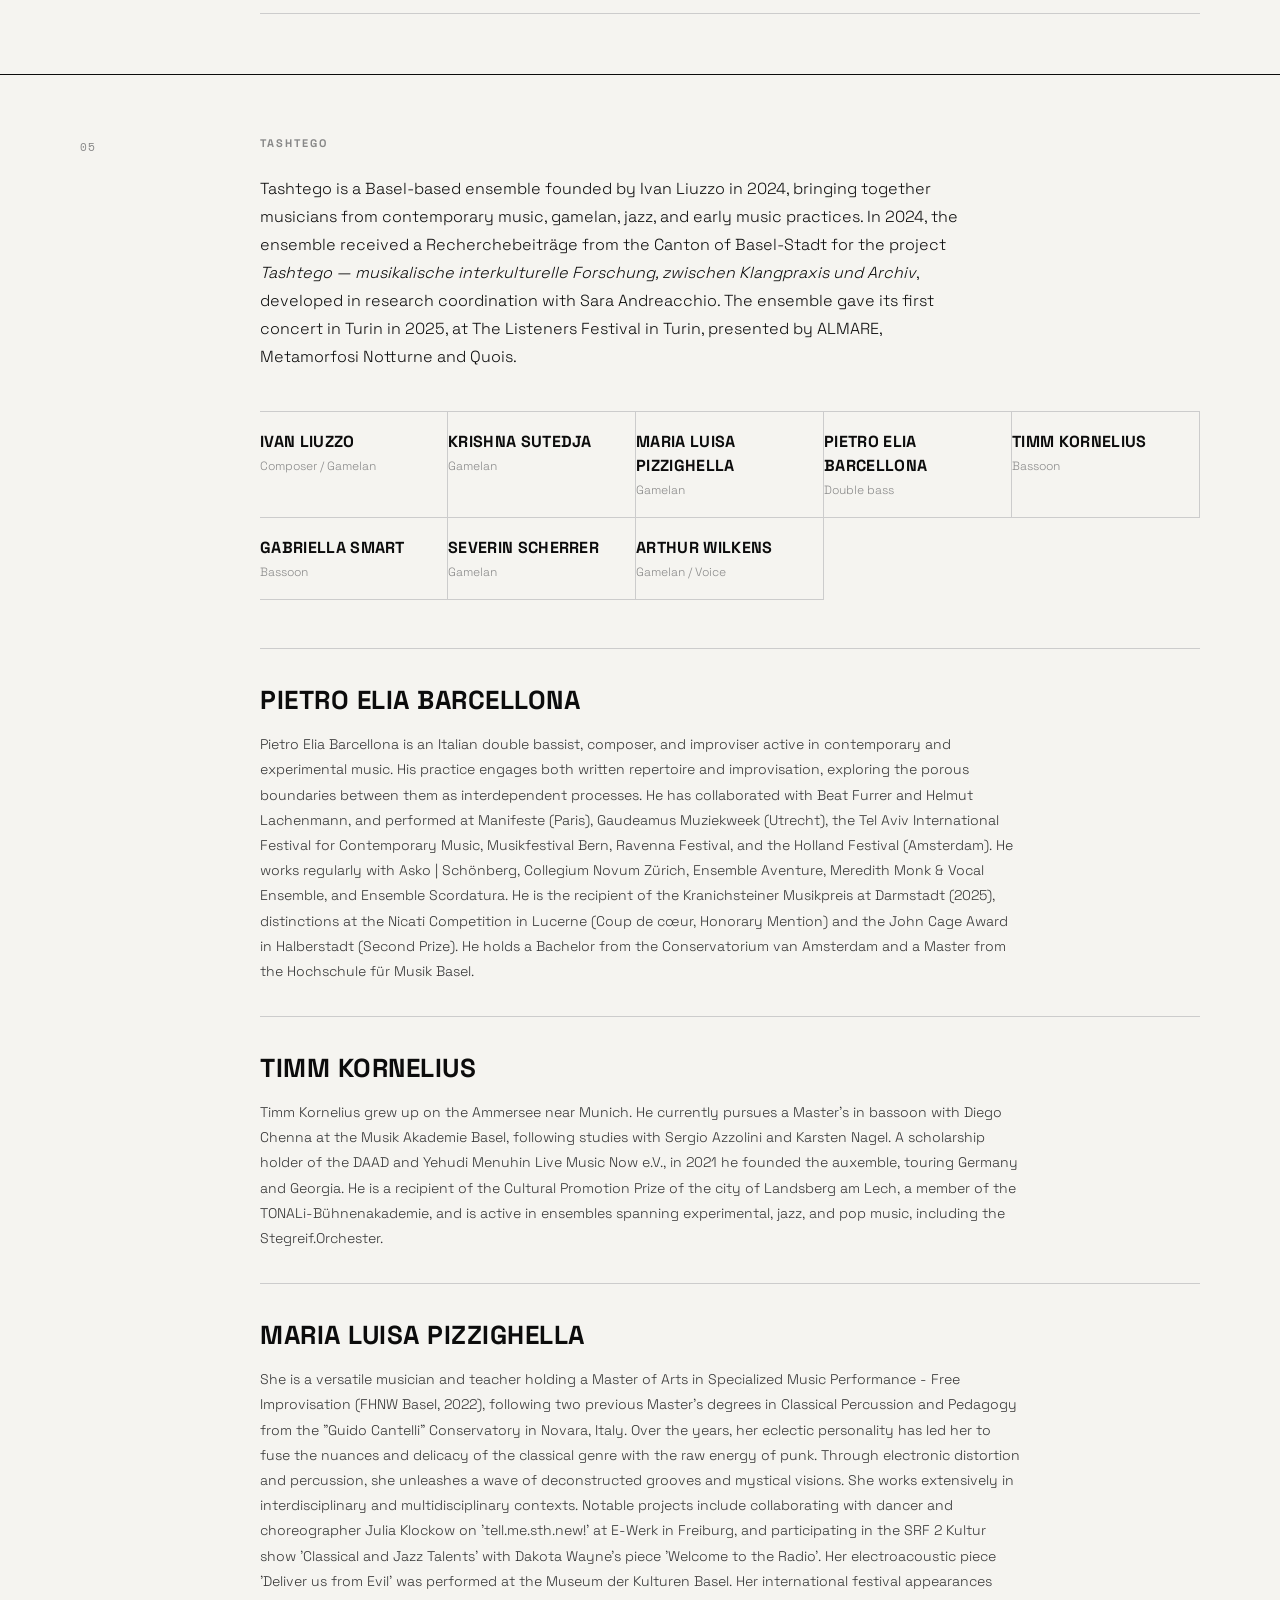
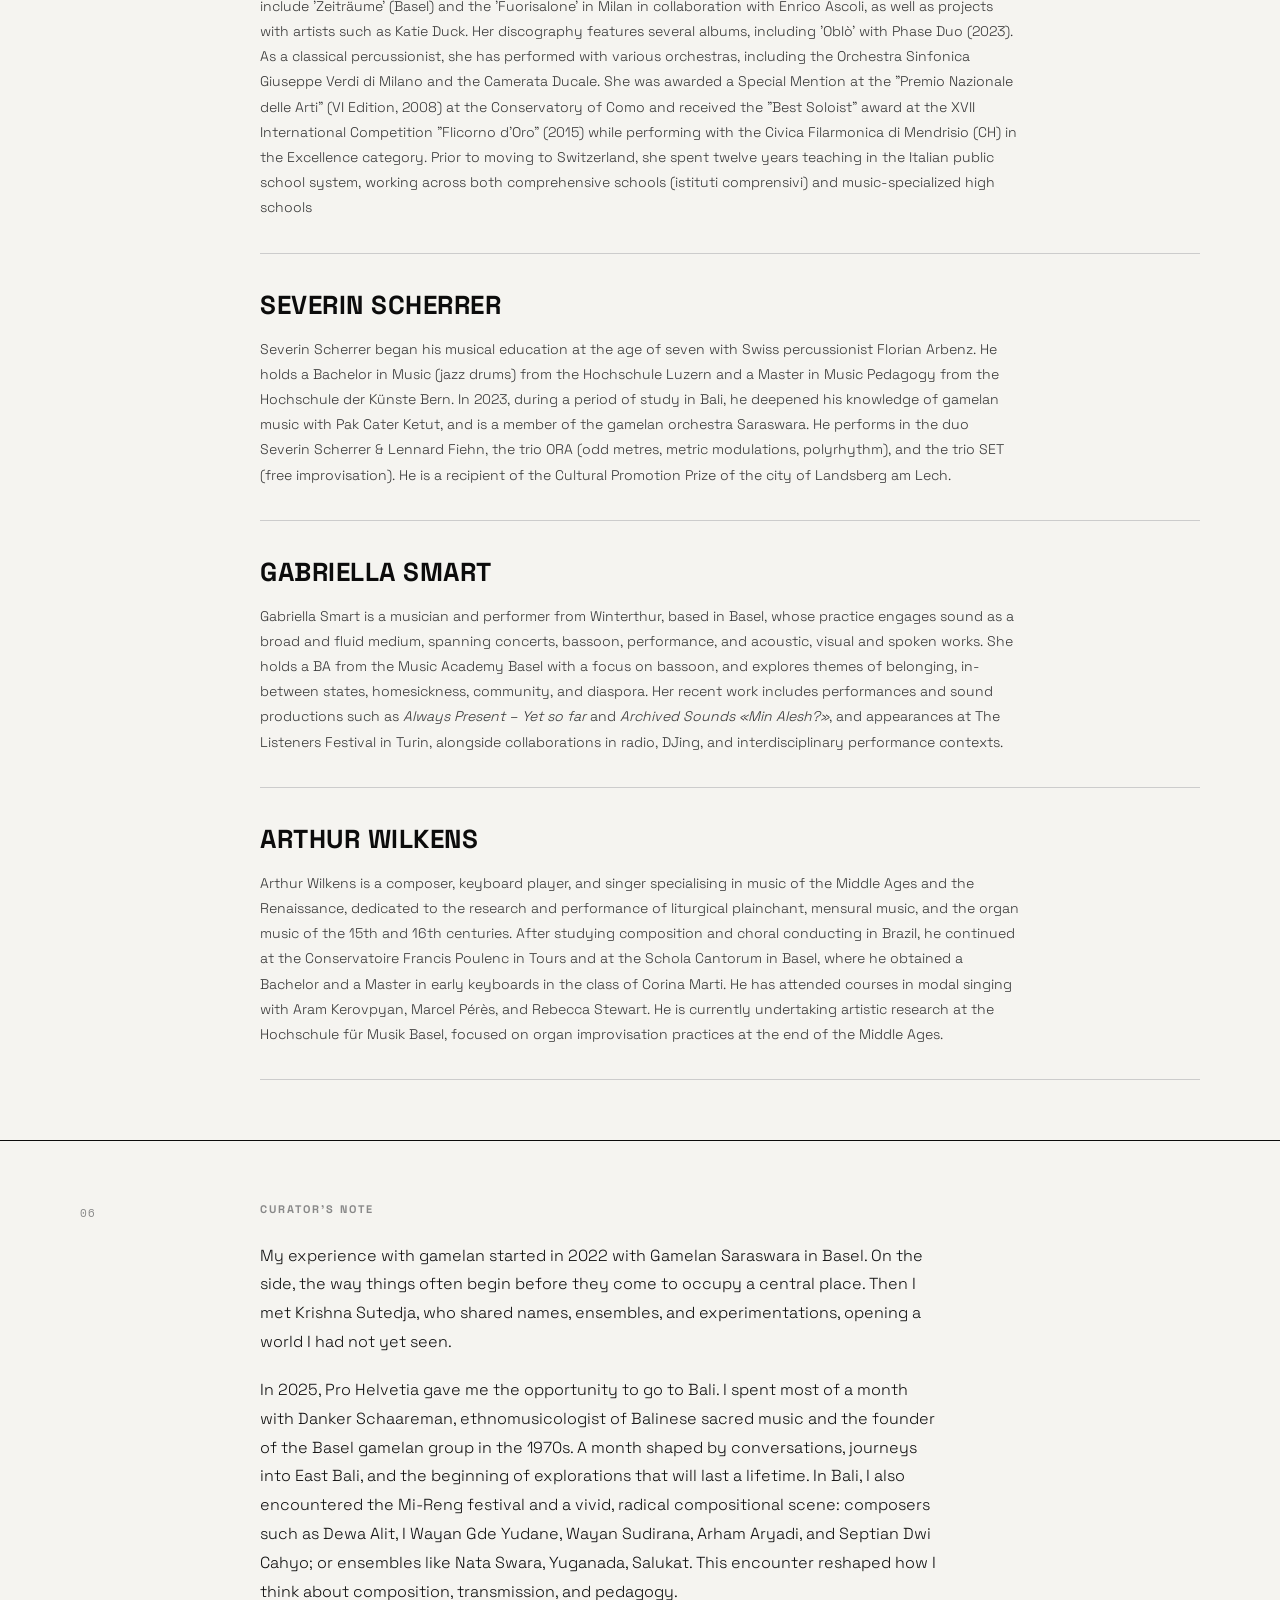
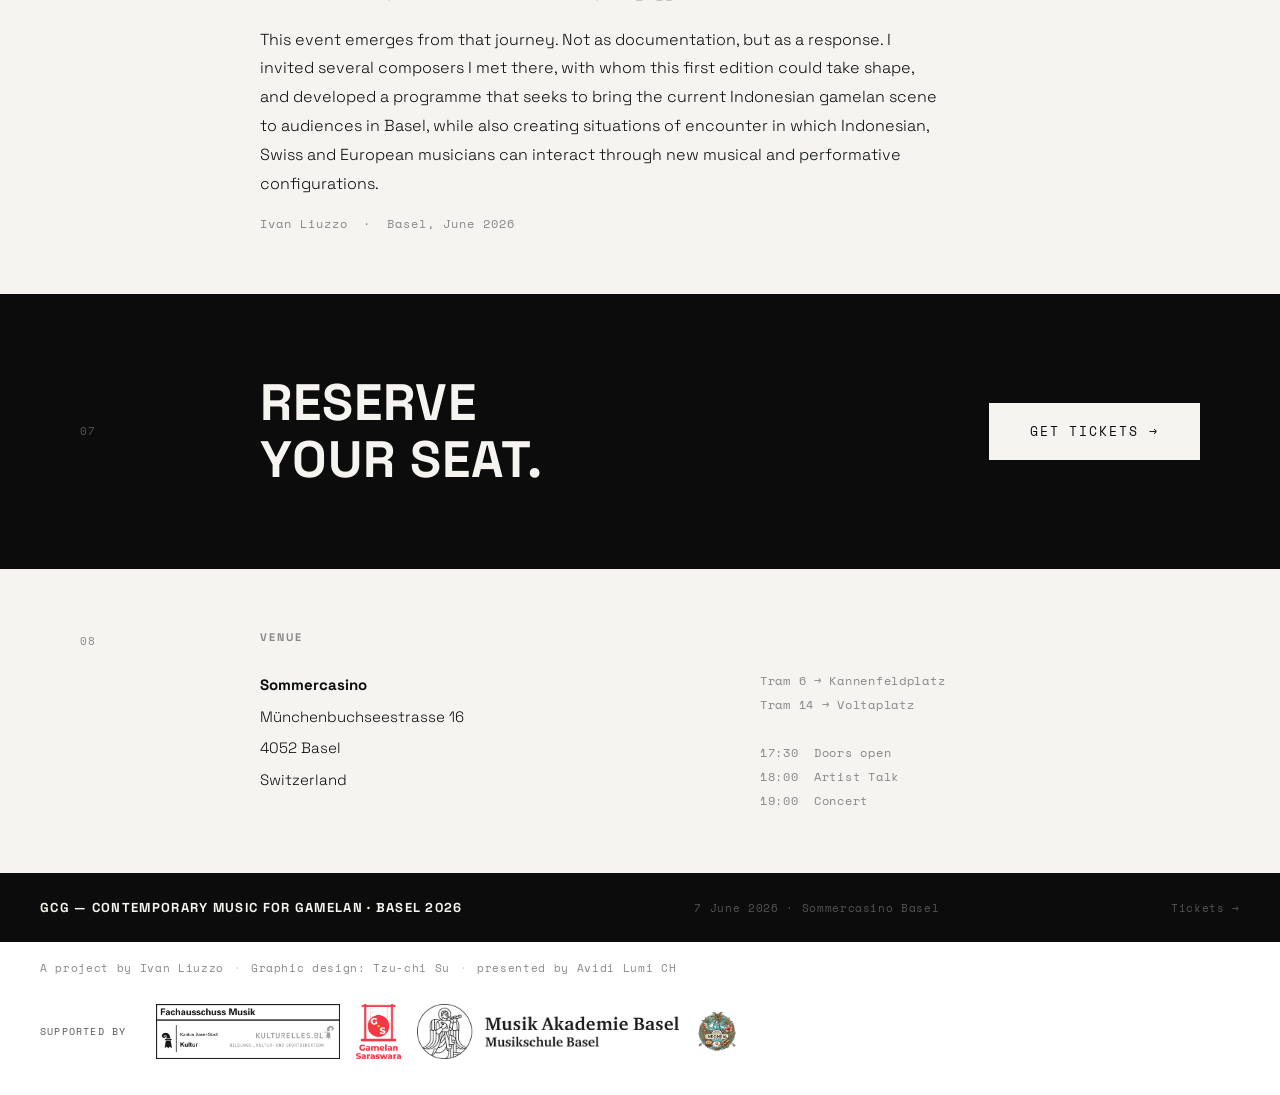
==== commit bf20886c: "Update index.html" ====
--- a/index.html
+++ b/index.html
@@ -125,8 +125,7 @@
                 <p class="prog-performers">Imke Frank, Sascha Armbruster</p>
               </div>
             <div class="prog-inline-note">
-              <p><em>Selisih</em> in Indonesian means difference, discourse, conflict in a positive sense; <em>baru</em> means new. After ten years spent in Indonesia studying Balinese gamelan, Mack builds an imaginary dialogue between cello and baritone saxophone — two instruments of similar register, where similarity is not resolution but the field in which differences become audible. Both musicians sing through their instruments, adding a harmonic layer that belongs to neither tradition alone. "The piece is based on an imaginary dialogue-like 'story', which is not necessary to know, but
-it determined the formal structure and the diﬀerent relationships between the two players." </p>
+              <p>Selisih in Indonesian means difference, discourse, conflict in a positive sense; baru means new. Over the course of his career, Mack has spent a total of around ten years in Indonesia, in multiple periods dedicated to the study of Balinese gamelan. Mack builds an imaginary dialogue between cello and baritone saxophone — two instruments of similar register, where similarity is not resolution but the field in which differences become audible. Both musicians sing through their instruments, adding a harmonic layer that belongs to neither tradition alone. "The piece is based on an imaginary dialogue-like 'story', which is not necessary to know, but it determined the formal structure and the different relationships between the two players. </p>
             </div>
             </div>
 
@@ -395,9 +394,9 @@
         <div>
           <span class="section-label">Curator's Note</span>
           <div class="curator-text">
-            <p>My experience with gamelan started in 2022 with Gamelan Saraswara in Basel. On the side, the way things often begin before they come to occupy a central place. Then, I met Krishna Sutedja, who shared names, ensembles, and experimentations — opening a world I had not yet seen.</p>
-            <p>In 2025, Pro Helvetia gave me the opportunity to go to Bali. I spent most of a month with Danker Schaareman, ethnomusicologist of Balinese sacred music and the founder of the Basel gamelan group in the 1970s. A month shaped by conversations, journeys into East Bali, and the beginning of explorations that will last a lifetime. In Bali, I also encountered the Mi-Reng festival and a vivid, radical compositional scene: composers such as Dewa Alit, I Wayan Gde Yudane, Wayan Sudirana, Arham Aryadi, and Septian Dwi Cahyo; or ensembles like Nata Swara, Yuganada, Salukat. This encounter reshaped how I think about composition, transmission, and pedagogy.</p>
-            <p>This event emerges from that journey. Not as documentation — as a response. I invited some of the composers I met there, with whom this first edition could take shape, and developed a programme that does not attempt to represent contemporary Indonesian gamelan music. Instead, it seeks to open a space in which these voices can resonate in Basel, alongside European and Indonesian musicians, in configurations that gamelan does not traditionally foresee.</p>
+            <p>My experience with gamelan started in 2022 with Gamelan Saraswara in Basel. On the side, the way things often begin before they come to occupy a central place. Then I met Krishna Sutedja, who shared names, ensembles, and experimentations, opening a world I had not yet seen.</p>
+<p>In 2025, Pro Helvetia gave me the opportunity to go to Bali. I spent most of a month with Danker Schaareman, ethnomusicologist of Balinese sacred music and the founder of the Basel gamelan group in the 1970s. A month shaped by conversations, journeys into East Bali, and the beginning of explorations that will last a lifetime. In Bali, I also encountered the Mi-Reng festival and a vivid, radical compositional scene: composers such as Dewa Alit, I Wayan Gde Yudane, Wayan Sudirana, Arham Aryadi, and Septian Dwi Cahyo; or ensembles like Nata Swara, Yuganada, Salukat. This encounter reshaped how I think about composition, transmission, and pedagogy.</p>
+<p>This event emerges from that journey. Not as documentation, but as a response. I invited several composers I met there, with whom this first edition could take shape, and developed a programme that seeks to bring the current Indonesian gamelan scene to audiences in Basel, while also creating situations of encounter in which Indonesian, Swiss and European musicians can interact through new musical and performative configurations.</p>
             <p class="curator-signature">Ivan Liuzzo &nbsp;·&nbsp; Basel, June 2026</p>
           </div>
         </div>
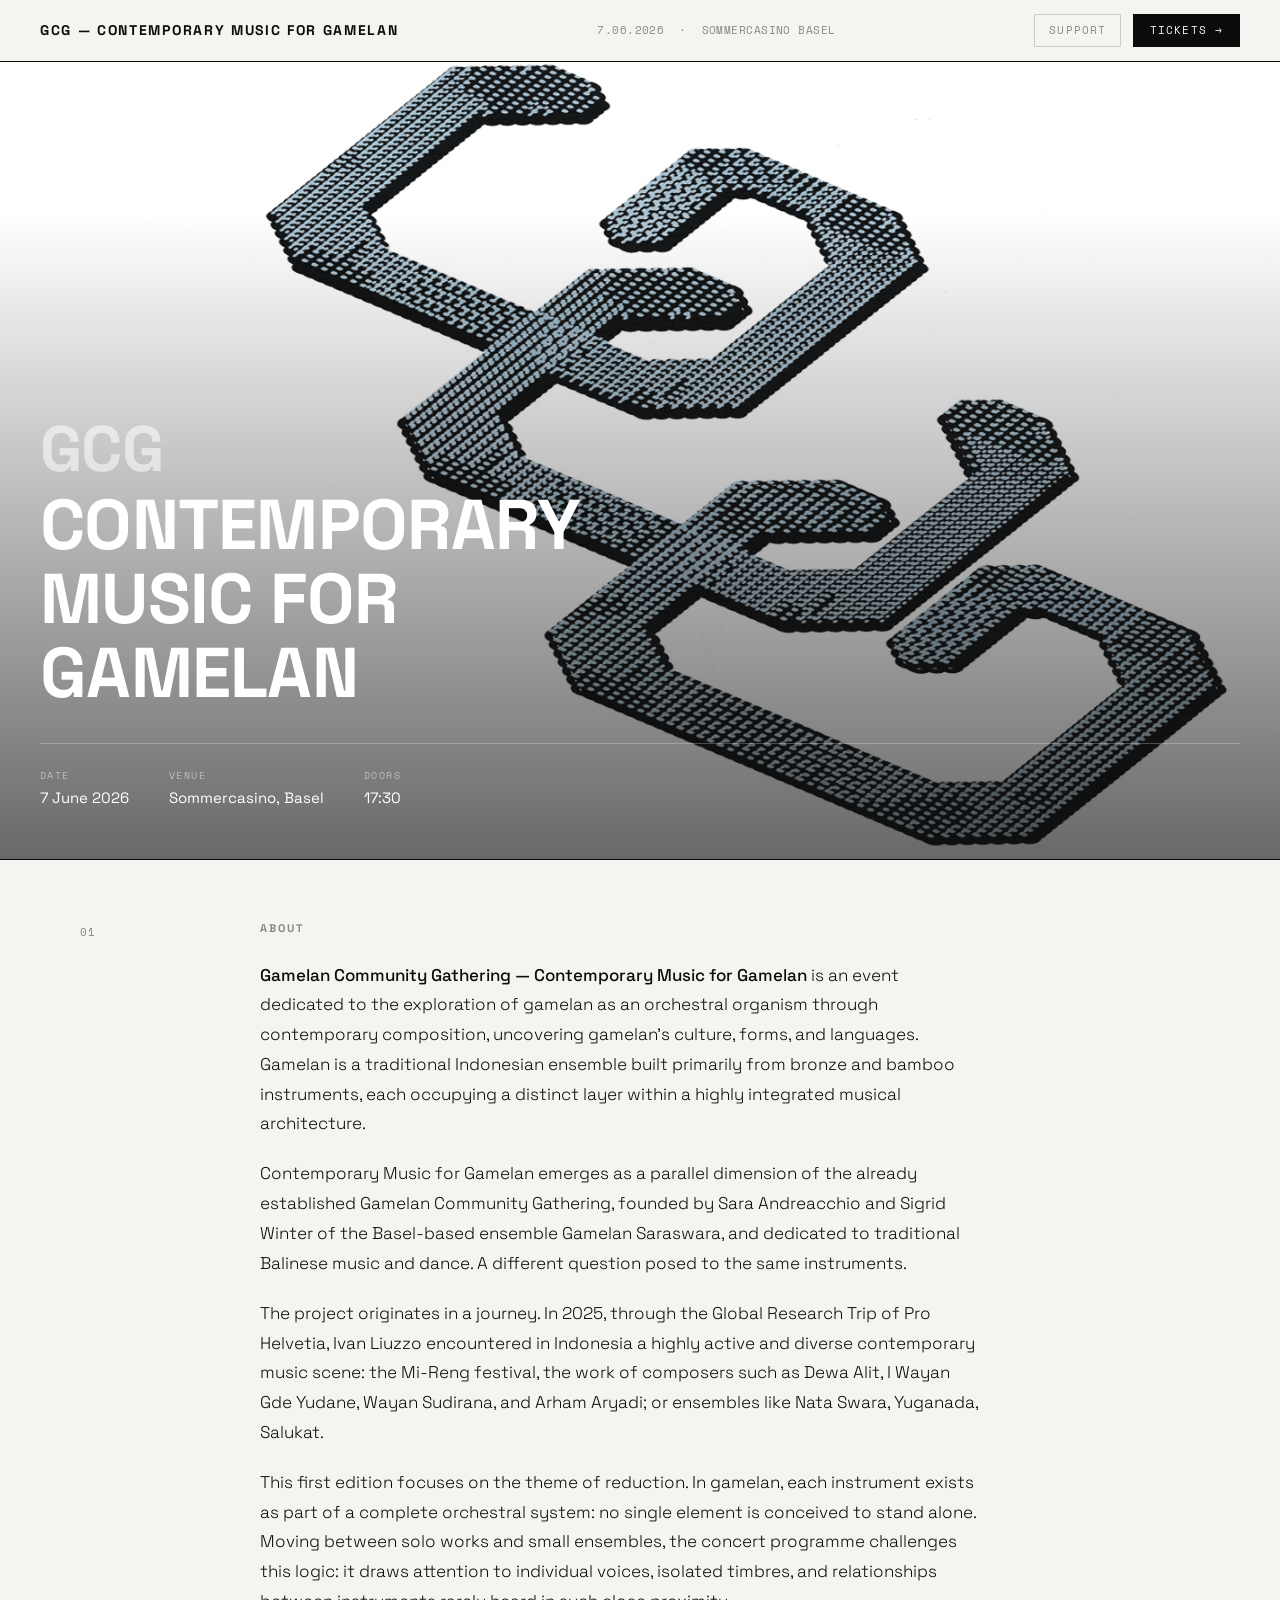
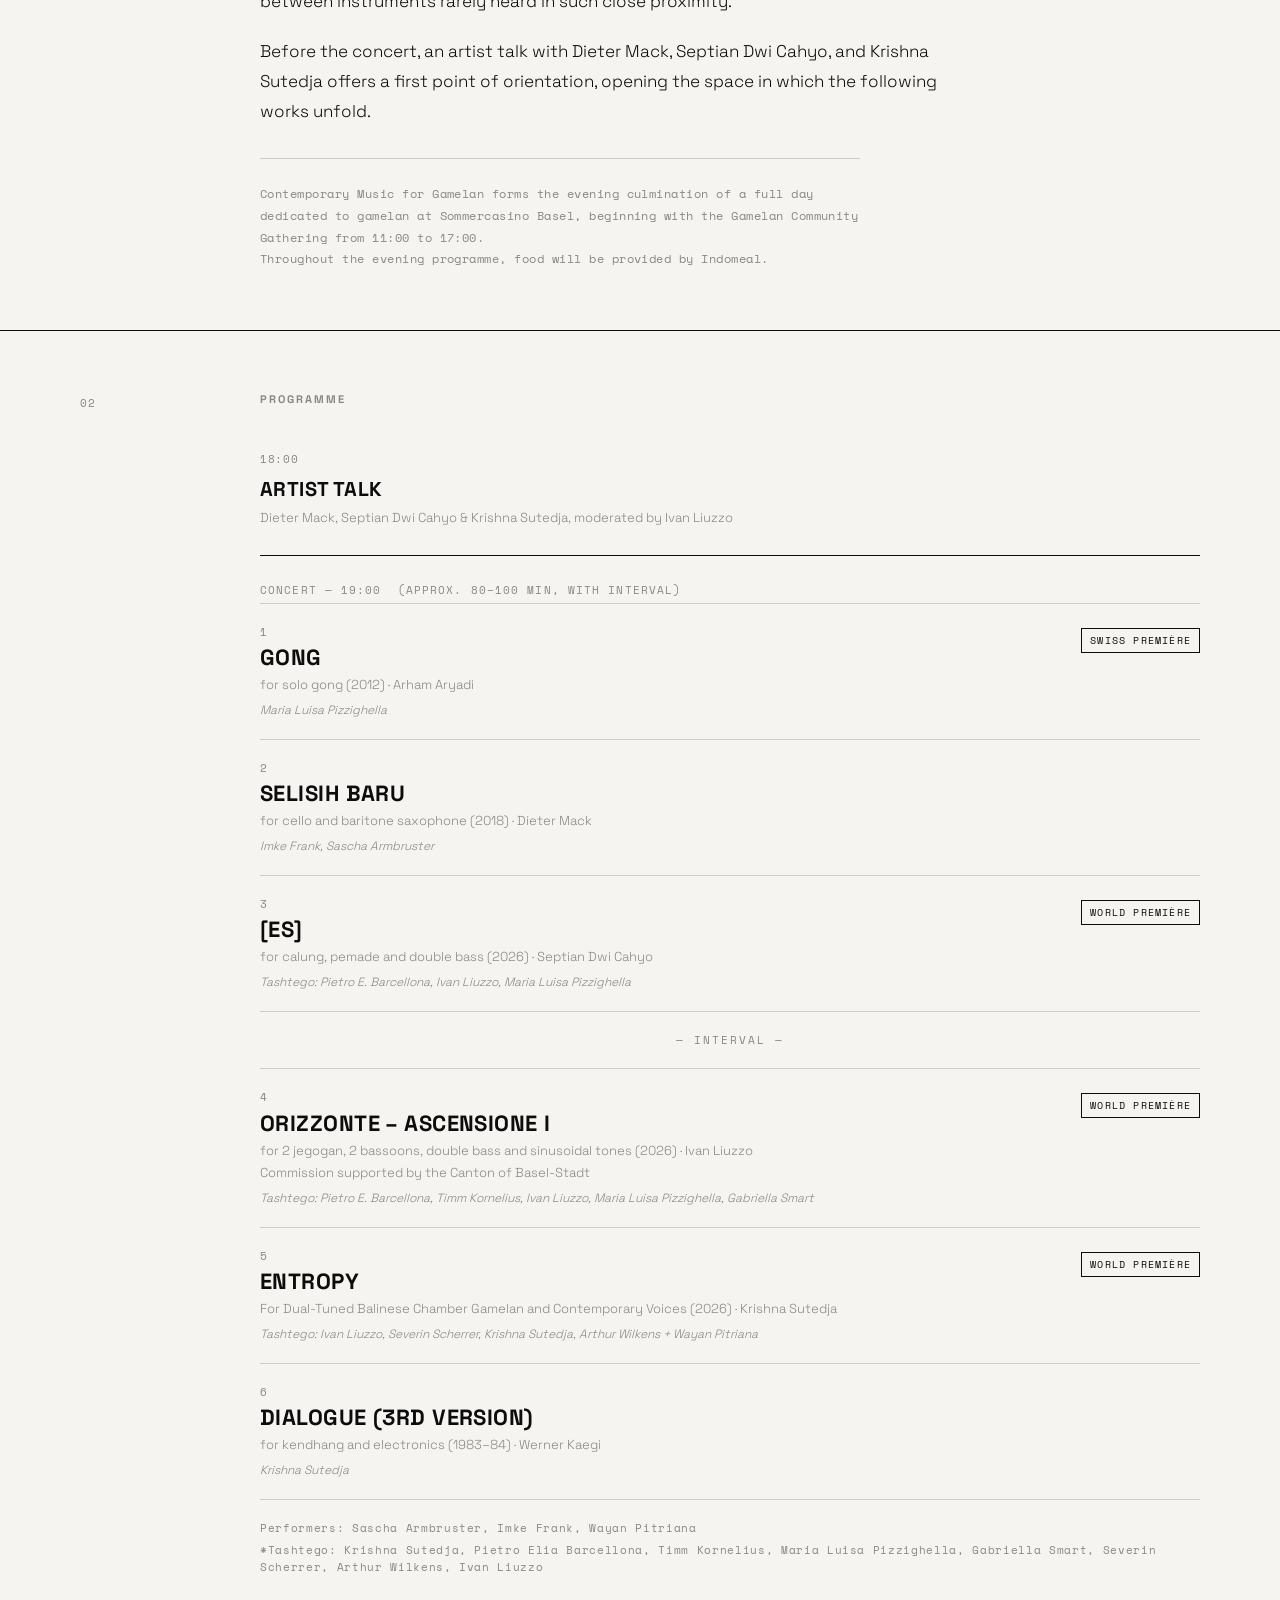
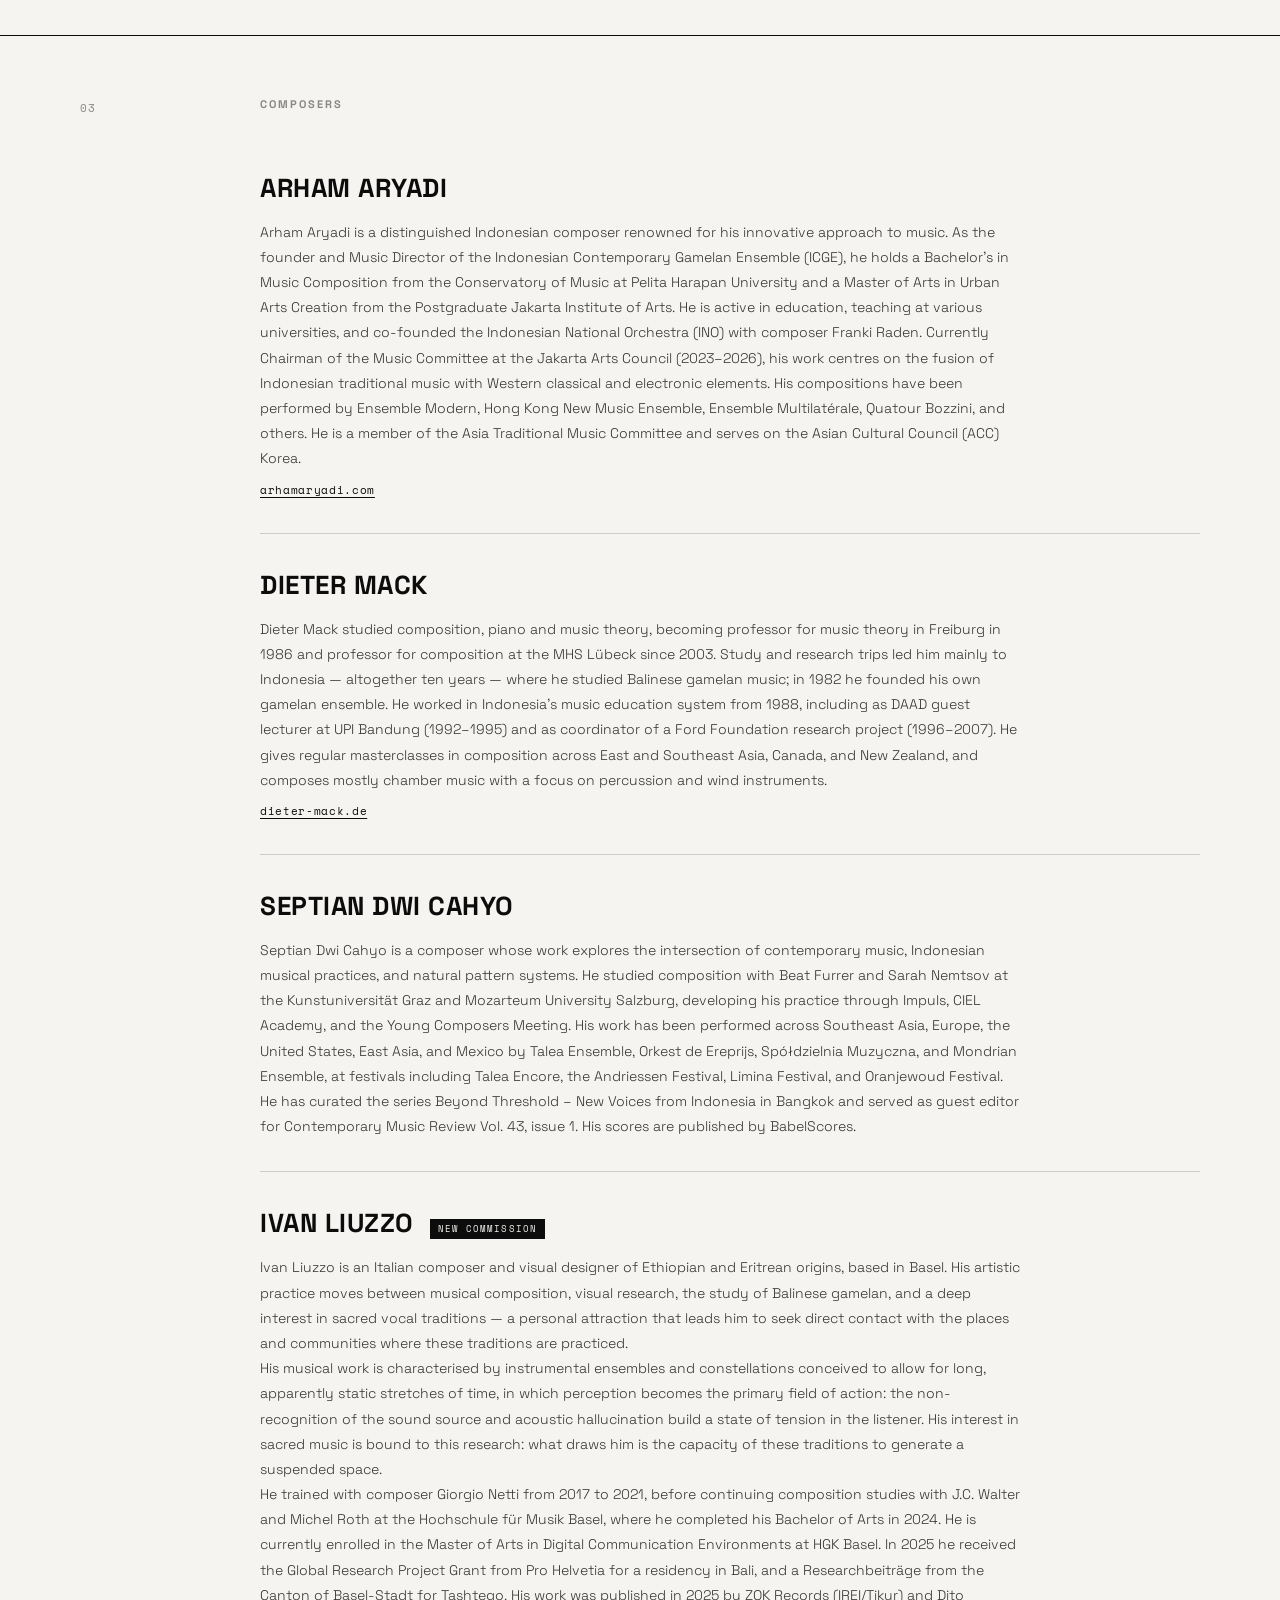
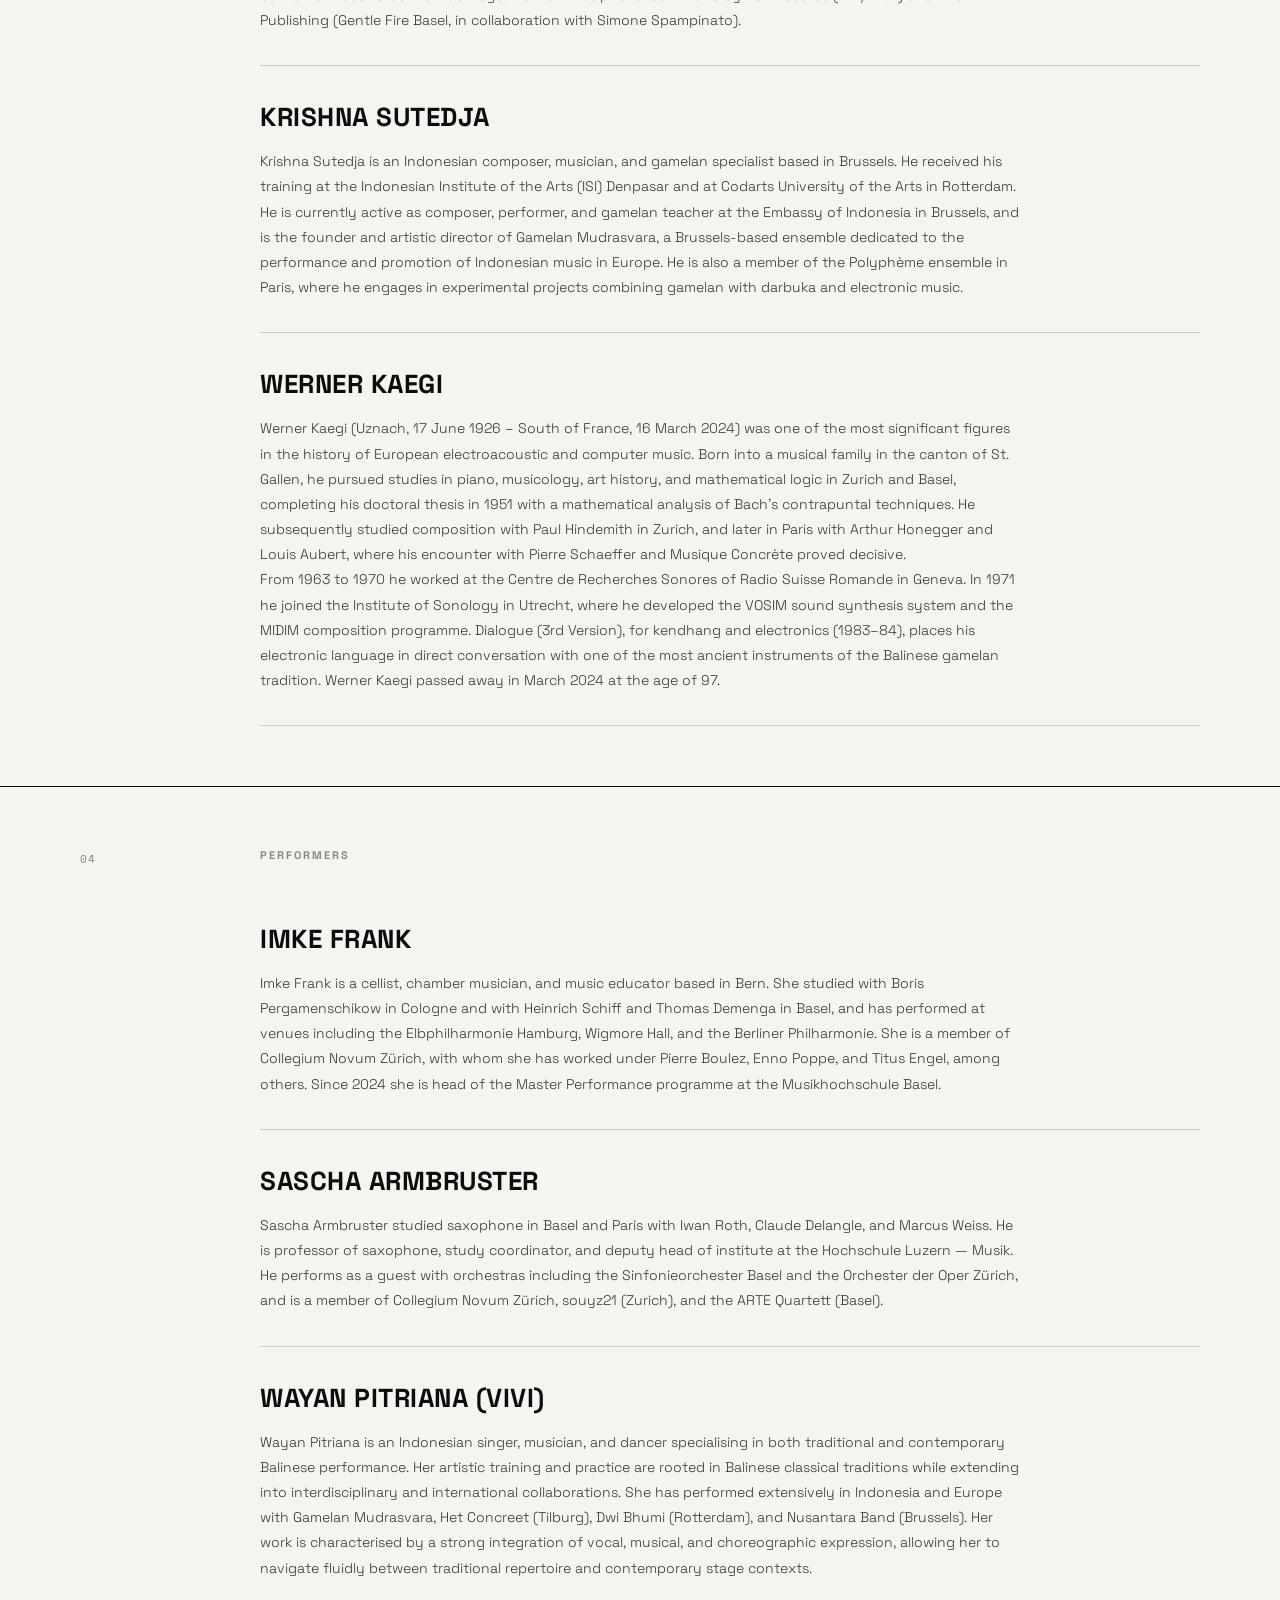
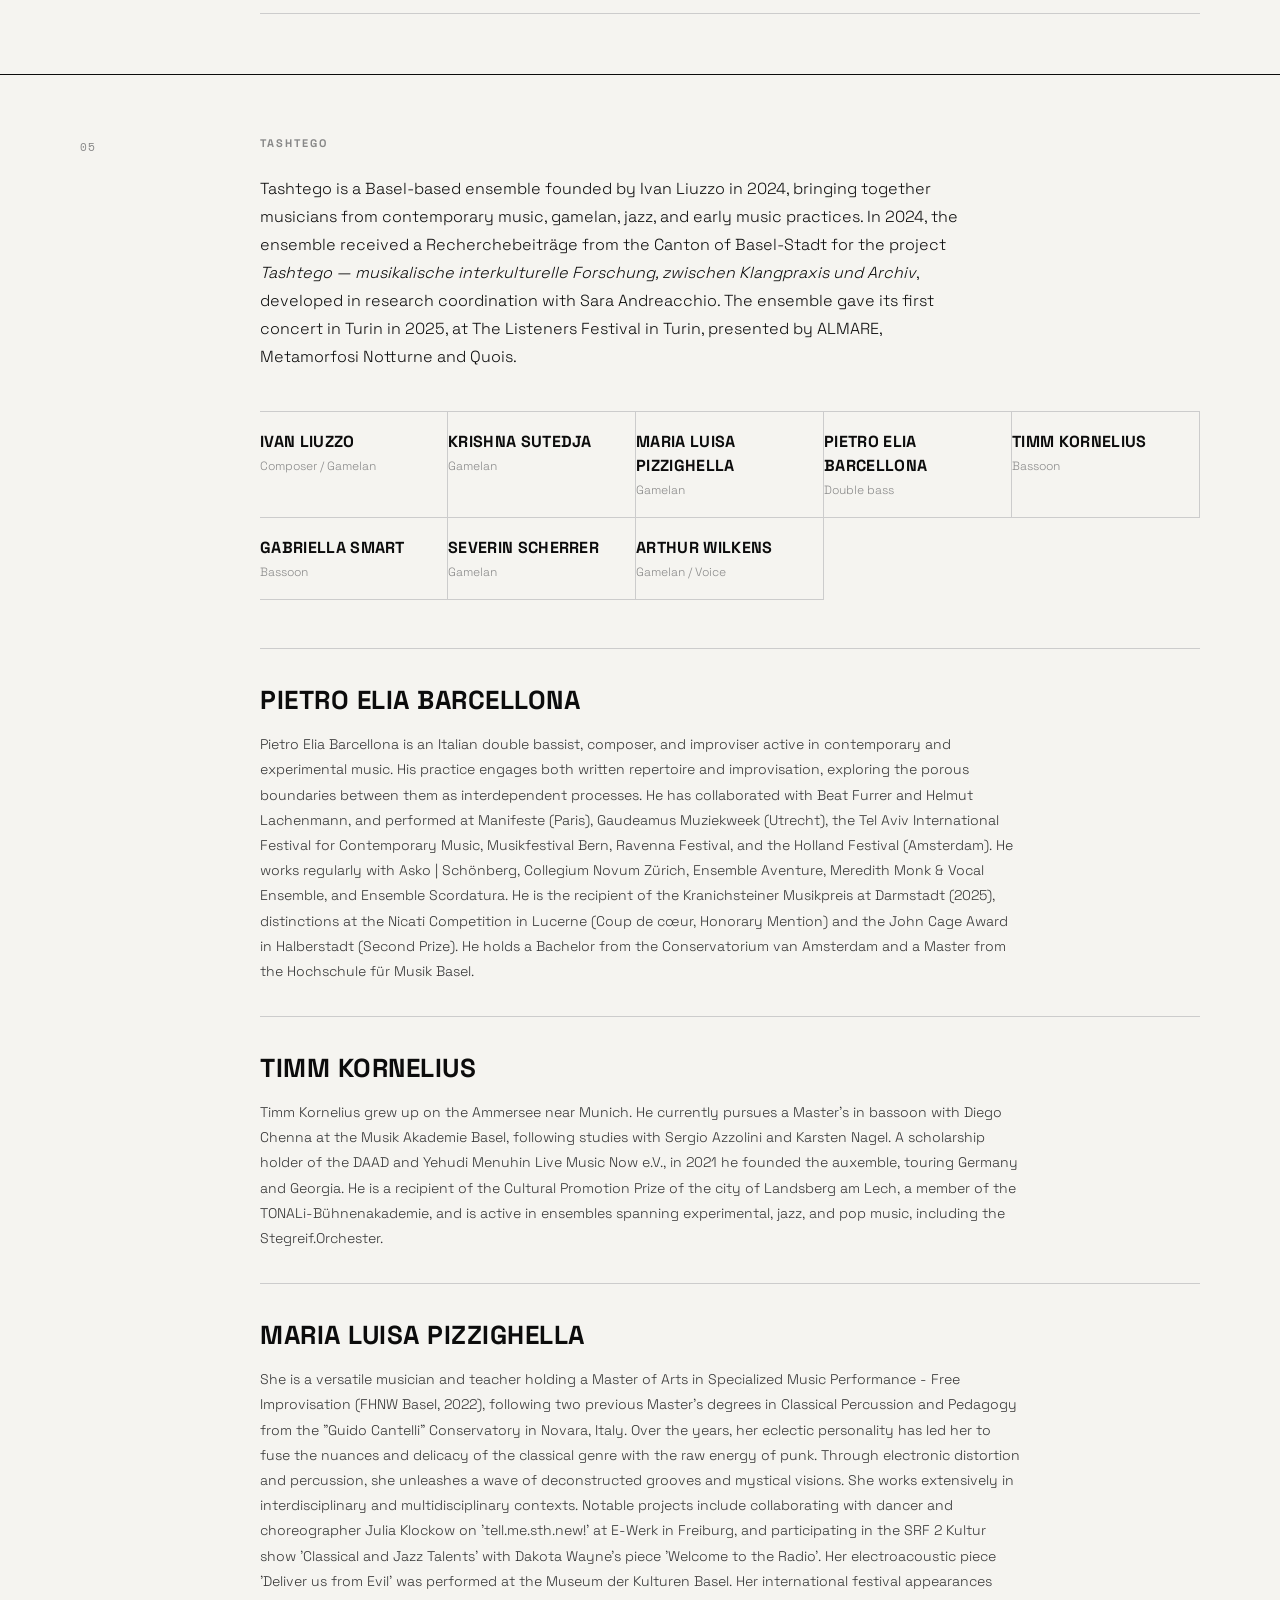
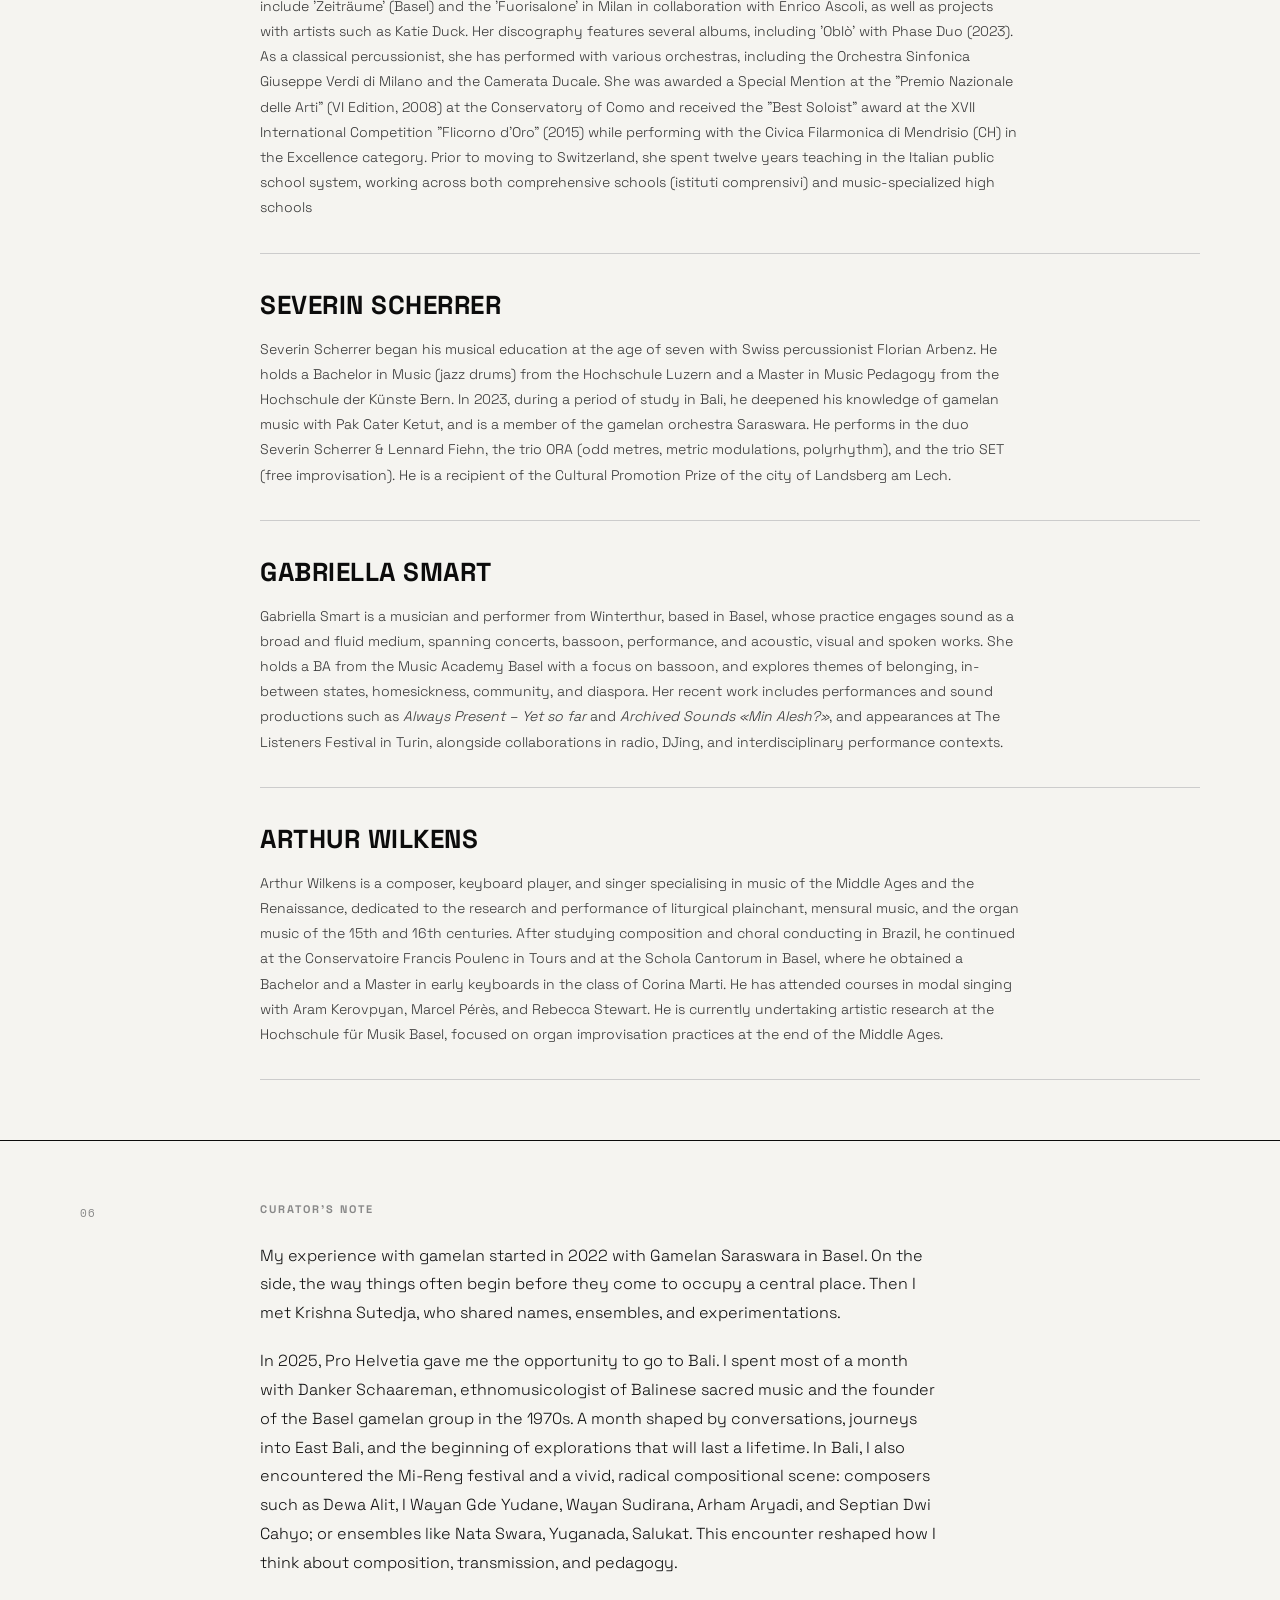
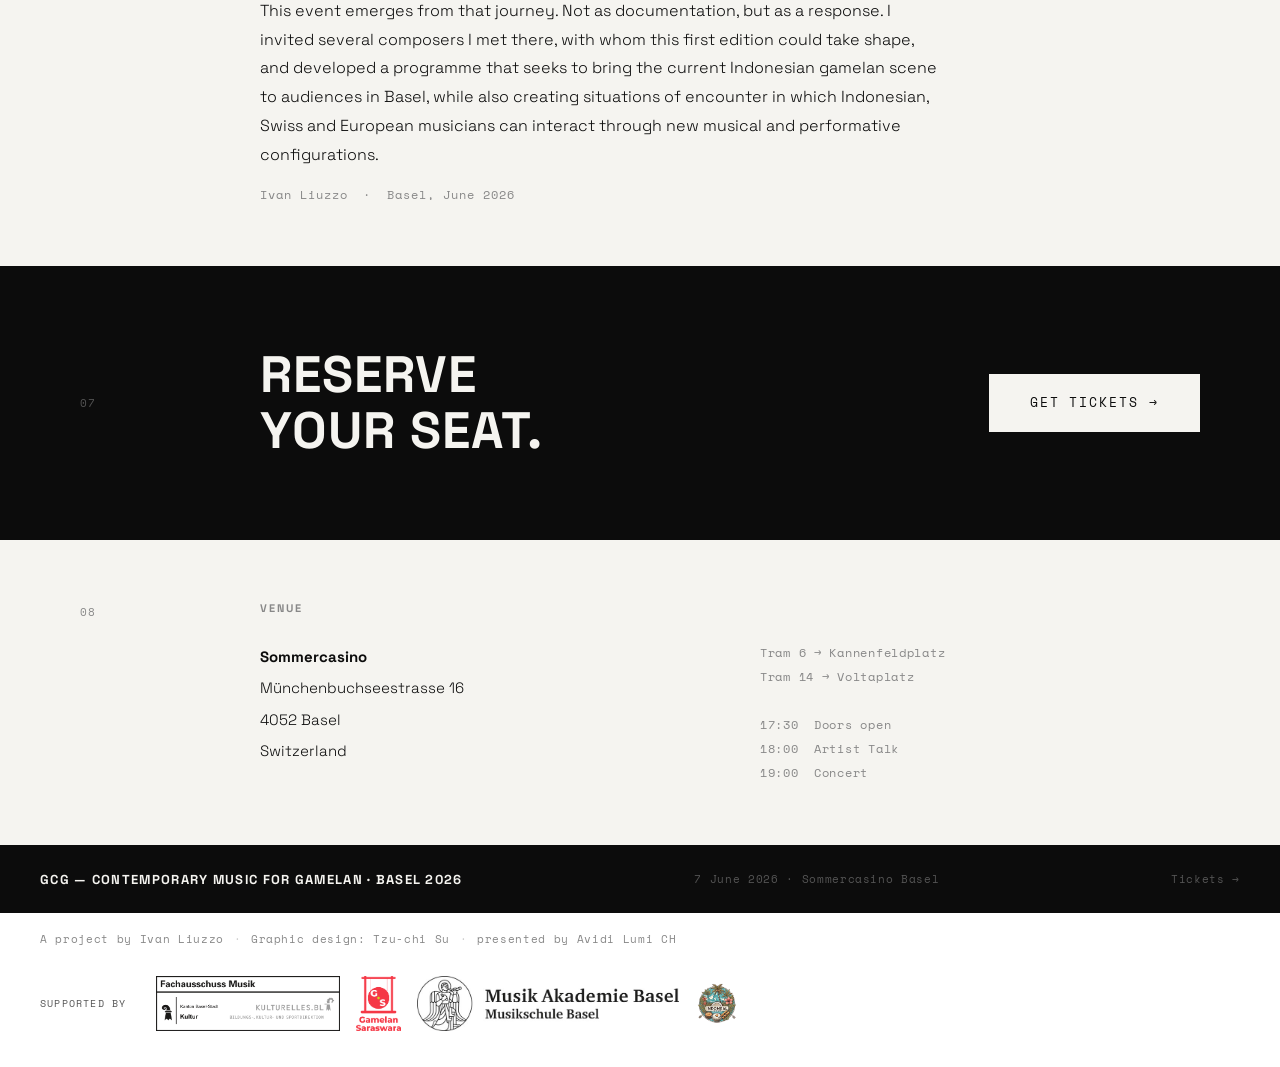
==== commit 8d5e94d0: "Update index.html" ====
--- a/index.html
+++ b/index.html
@@ -162,6 +162,23 @@
             <div class="programme-item">
               <div>
                 <p class="prog-num">5</p>
+                <p class="prog-title prog-title-btn" onclick="toggleProgNote(this)">Entropy</p>
+                <p class="prog-detail">For Dual-Tuned Balinese Chamber Gamelan and Contemporary Voices (2026) · Krishna Sutedja</p>
+                <p class="prog-performers">Tashtego: Ivan Liuzzo, Severin Scherrer, Krishna Sutedja, Arthur Wilkens + Wayan Pitriana</p>
+              </div>
+            <div class="prog-inline-note">
+              <p>The equator — <em>Entropy</em> - is a 100% pure acoustic composition that maps the physical laws of thermodynamic decay onto the microtonal structures of Balinese gamelan and Contemporary Balinese - Orthodox vocal, Bypassing all digital electronics or effects, the piece uses five multi-instrumentalists to stage a physical and acoustic battle between Indonesia's two primary tuning systems: the asymmetric Pelog and the equidistant Slendro.
+The work is organized into a process-driven, three-phase metric roadmap:
+Phase 1: The Cosmos (0% Entropy): The ensemble opens as a shimmering, sustained acoustic universe, establishing a baseline texture by introducing heavy string bowing right from the start. The composition is grounded in a rigid 5/2 metric framework running at a steady tempo of 80, driven by the Pelog camp. The Slendro camp running parallel remains tightly controlled, creating a deceptively stable, ordered structural loop.
+Phase 2: The Collision (50% Entropy): The pristine structure begins to deconstruct. While the original 5/2 metric layer continues to play, a secondary 7/4 metric layer running at a faster tempo of 112 appears and cuts across the texture. This superimposes a 7:5 polyrhythmic ratio, causing the Slendro camp to sound as if it is aggressively rushing ahead while the Pelog camp drags backward. The string bows intensify, and the forced overlapping of these two distinct meters and contrasting tuning systems unleashes heavy, natural acoustic beating in the room air. Simultaneously, the two vocalists step forward for a microtonal glissando duet, sliding their voices into one another to hunt for a shared frequency (tumbuk).
+Phase 3: The Singularity (100% Entropy): The system undergoes complete rhythmic liquefaction and reaches maximal disorder. The 5/2 (80 BPM) and 7/4 (112 BPM) metric layers continue to play their own independent tempos simultaneously, but are now joined by a final, highly disruptive 11/8 metric layer running at a sluggish, asymmetrical tempo of 58.2 (subdivided unevenly as 3+3+3+2). Running these three independent, prime-number time frames concurrently completely shatters any unified pulse, transforming the music into total acoustic chaos (100% Entropy). This structural breakdown is instantly cut by a single, maximum-velocity acoustic Gong strike, leaving only the raw, natural bronze resonance to fade into absolute silence.</p>
+            </div>
+              <span class="prog-type premiere">World Première</span>
+            </div>
+
+            <div class="programme-item">
+              <div>
+                <p class="prog-num">6</p>
                 <p class="prog-title prog-title-btn" onclick="toggleProgNote(this)">Dialogue (3rd Version)</p>
                 <p class="prog-detail">for kendhang and electronics (1983–84) · Werner Kaegi</p>
                 <p class="prog-performers">Krishna Sutedja</p>
@@ -171,18 +188,7 @@
             </div>
             </div>
 
-            <div class="programme-item">
-              <div>
-                <p class="prog-num">6</p>
-                <p class="prog-title prog-title-btn" onclick="toggleProgNote(this)">Khatulistiwa</p>
-                <p class="prog-detail">for gamelan, voice, dancer and electronics (2026) · Krishna Sutedja</p>
-                <p class="prog-performers">Tashtego: Ivan Liuzzo, Severin Scherrer, Krishna Sutedja, Arthur Wilkens + Wayan Pitriana</p>
-              </div>
-            <div class="prog-inline-note">
-              <p>The equator — <em>khatulistiwa</em> — is an invisible line that divides the earth while holding it in balance. The Pelog tuning of the Balinese Gong Kebyar and the Slendro of the Gender Wayang do not merge — they orbit around an imagined centre. Electronics transform the kendhang into a hybrid rhythmic engine. Two vocal traditions — Balinese and Western — move in parallel, as expressions of ritual and memory that orbit around a centre neither can name.</p>
-            </div>
-              <span class="prog-type premiere">World Première</span>
-            </div>
+    
 
           </div>
           <p class="programme-note">Performers: Sascha Armbruster, Imke Frank, Wayan Pitriana</p>
@@ -235,6 +241,13 @@
 
           <div class="bio-block">
             <div class="bio-header">
+              <span class="bio-name">Krishna Sutedja</span>
+            </div>
+            <p class="bio-text">Krishna Sutedja is an Indonesian composer, musician, and gamelan specialist based in Brussels. He received his training at the Indonesian Institute of the Arts (ISI) Denpasar and at Codarts University of the Arts in Rotterdam. He is currently active as composer, performer, and gamelan teacher at the Embassy of Indonesia in Brussels, and is the founder and artistic director of Gamelan Mudrasvara, a Brussels-based ensemble dedicated to the performance and promotion of Indonesian music in Europe. He is also a member of the Polyphème ensemble in Paris, where he engages in experimental projects combining gamelan with darbuka and electronic music.</p>
+          </div>
+
+          <div class="bio-block">
+            <div class="bio-header">
               <span class="bio-name">Werner Kaegi</span>
             </div>
             <p class="bio-text">Werner Kaegi (Uznach, 17 June 1926 – South of France, 16 March 2024) was one of the most significant figures in the history of European electroacoustic and computer music. Born into a musical family in the canton of St. Gallen, he pursued studies in piano, musicology, art history, and mathematical logic in Zurich and Basel, completing his doctoral thesis in 1951 with a mathematical analysis of Bach's contrapuntal techniques. He subsequently studied composition with Paul Hindemith in Zurich, and later in Paris with Arthur Honegger and Louis Aubert, where his encounter with Pierre Schaeffer and Musique Concrète proved decisive.</p>
@@ -242,12 +255,7 @@
           </div>
 
      
-          <div class="bio-block">
-            <div class="bio-header">
-              <span class="bio-name">Krishna Sutedja</span>
-            </div>
-            <p class="bio-text">Krishna Sutedja is an Indonesian composer, musician, and gamelan specialist based in Brussels. He received his training at the Indonesian Institute of the Arts (ISI) Denpasar and at Codarts University of the Arts in Rotterdam. He is currently active as composer, performer, and gamelan teacher at the Embassy of Indonesia in Brussels, and is the founder and artistic director of Gamelan Mudrasvara, a Brussels-based ensemble dedicated to the performance and promotion of Indonesian music in Europe. He is also a member of the Polyphème ensemble in Paris, where he engages in experimental projects combining gamelan with darbuka and electronic music.</p>
-          </div>
+          
 
         </div>
       </div>
@@ -394,7 +402,7 @@
         <div>
           <span class="section-label">Curator's Note</span>
           <div class="curator-text">
-            <p>My experience with gamelan started in 2022 with Gamelan Saraswara in Basel. On the side, the way things often begin before they come to occupy a central place. Then I met Krishna Sutedja, who shared names, ensembles, and experimentations, opening a world I had not yet seen.</p>
+            <p>My experience with gamelan started in 2022 with Gamelan Saraswara in Basel. On the side, the way things often begin before they come to occupy a central place. Then I met Krishna Sutedja, who shared names, ensembles, and experimentations.</p>
 <p>In 2025, Pro Helvetia gave me the opportunity to go to Bali. I spent most of a month with Danker Schaareman, ethnomusicologist of Balinese sacred music and the founder of the Basel gamelan group in the 1970s. A month shaped by conversations, journeys into East Bali, and the beginning of explorations that will last a lifetime. In Bali, I also encountered the Mi-Reng festival and a vivid, radical compositional scene: composers such as Dewa Alit, I Wayan Gde Yudane, Wayan Sudirana, Arham Aryadi, and Septian Dwi Cahyo; or ensembles like Nata Swara, Yuganada, Salukat. This encounter reshaped how I think about composition, transmission, and pedagogy.</p>
 <p>This event emerges from that journey. Not as documentation, but as a response. I invited several composers I met there, with whom this first edition could take shape, and developed a programme that seeks to bring the current Indonesian gamelan scene to audiences in Basel, while also creating situations of encounter in which Indonesian, Swiss and European musicians can interact through new musical and performative configurations.</p>
             <p class="curator-signature">Ivan Liuzzo &nbsp;·&nbsp; Basel, June 2026</p>
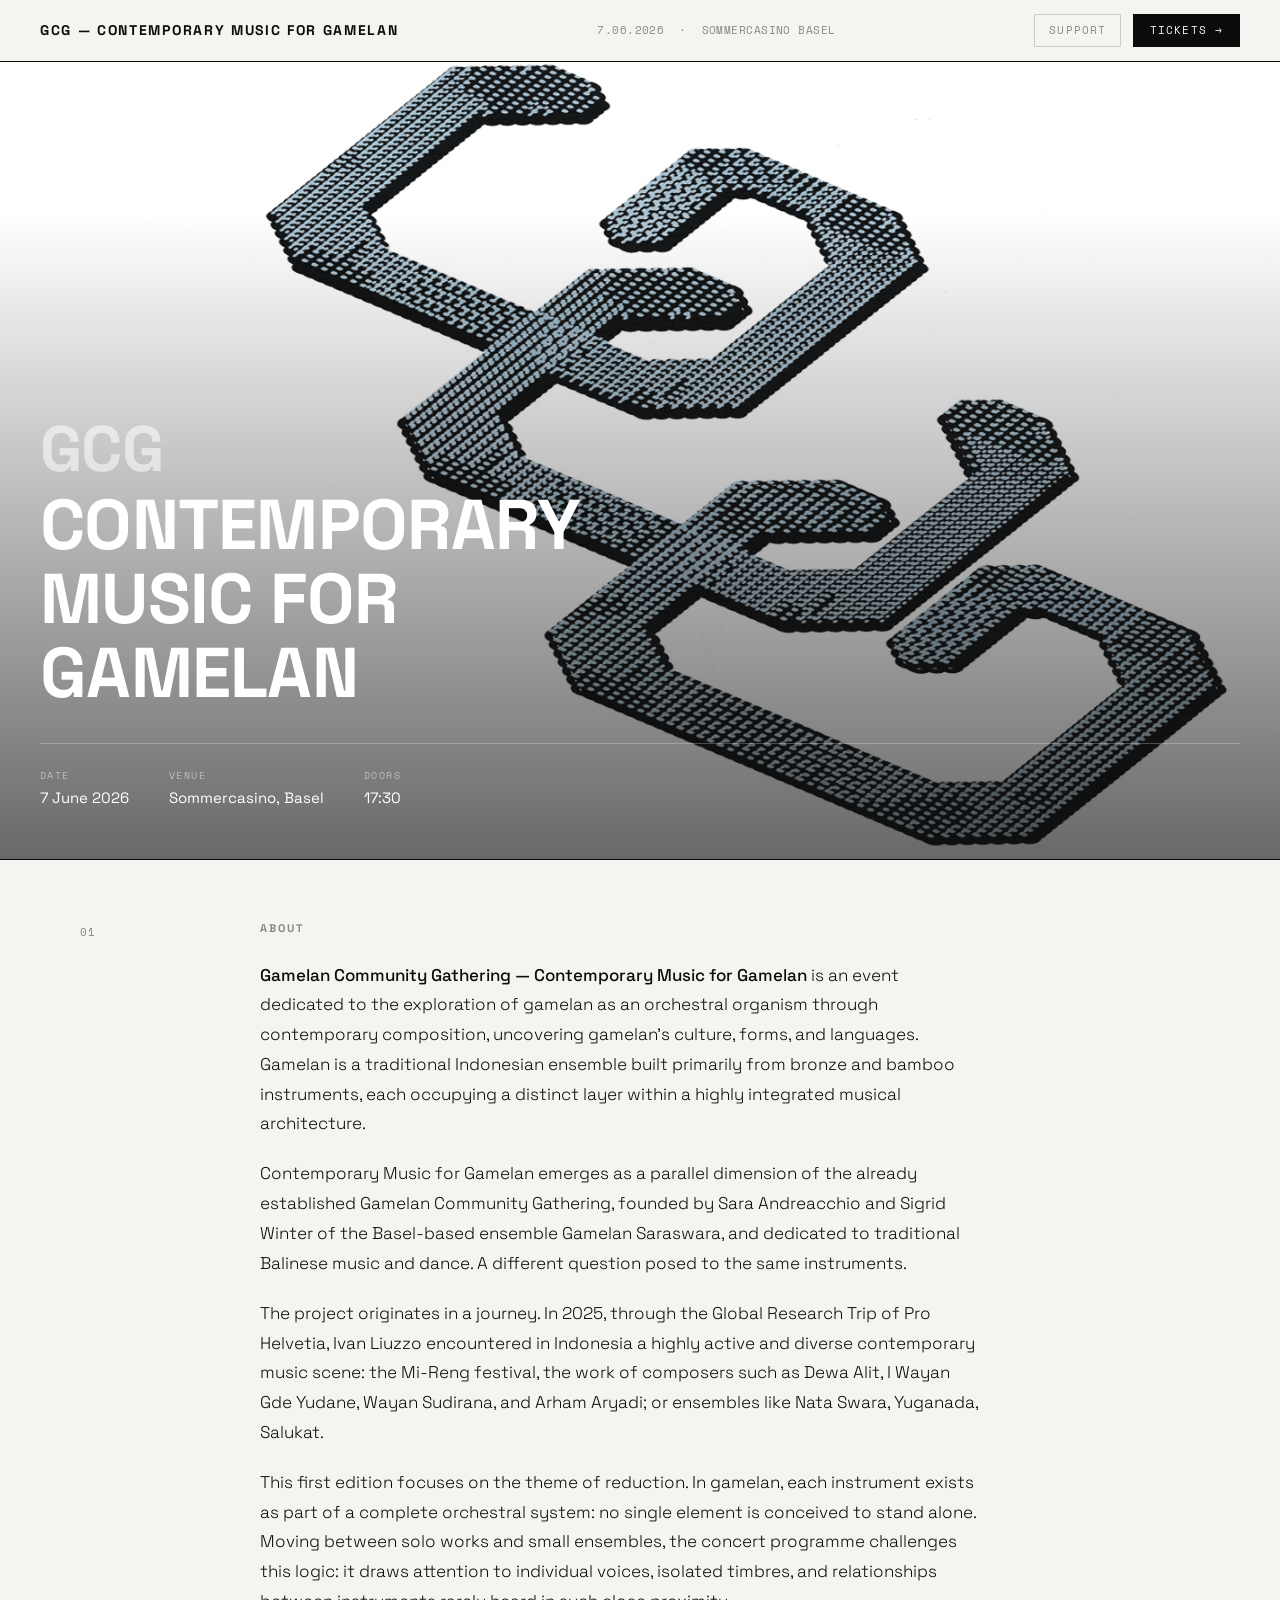
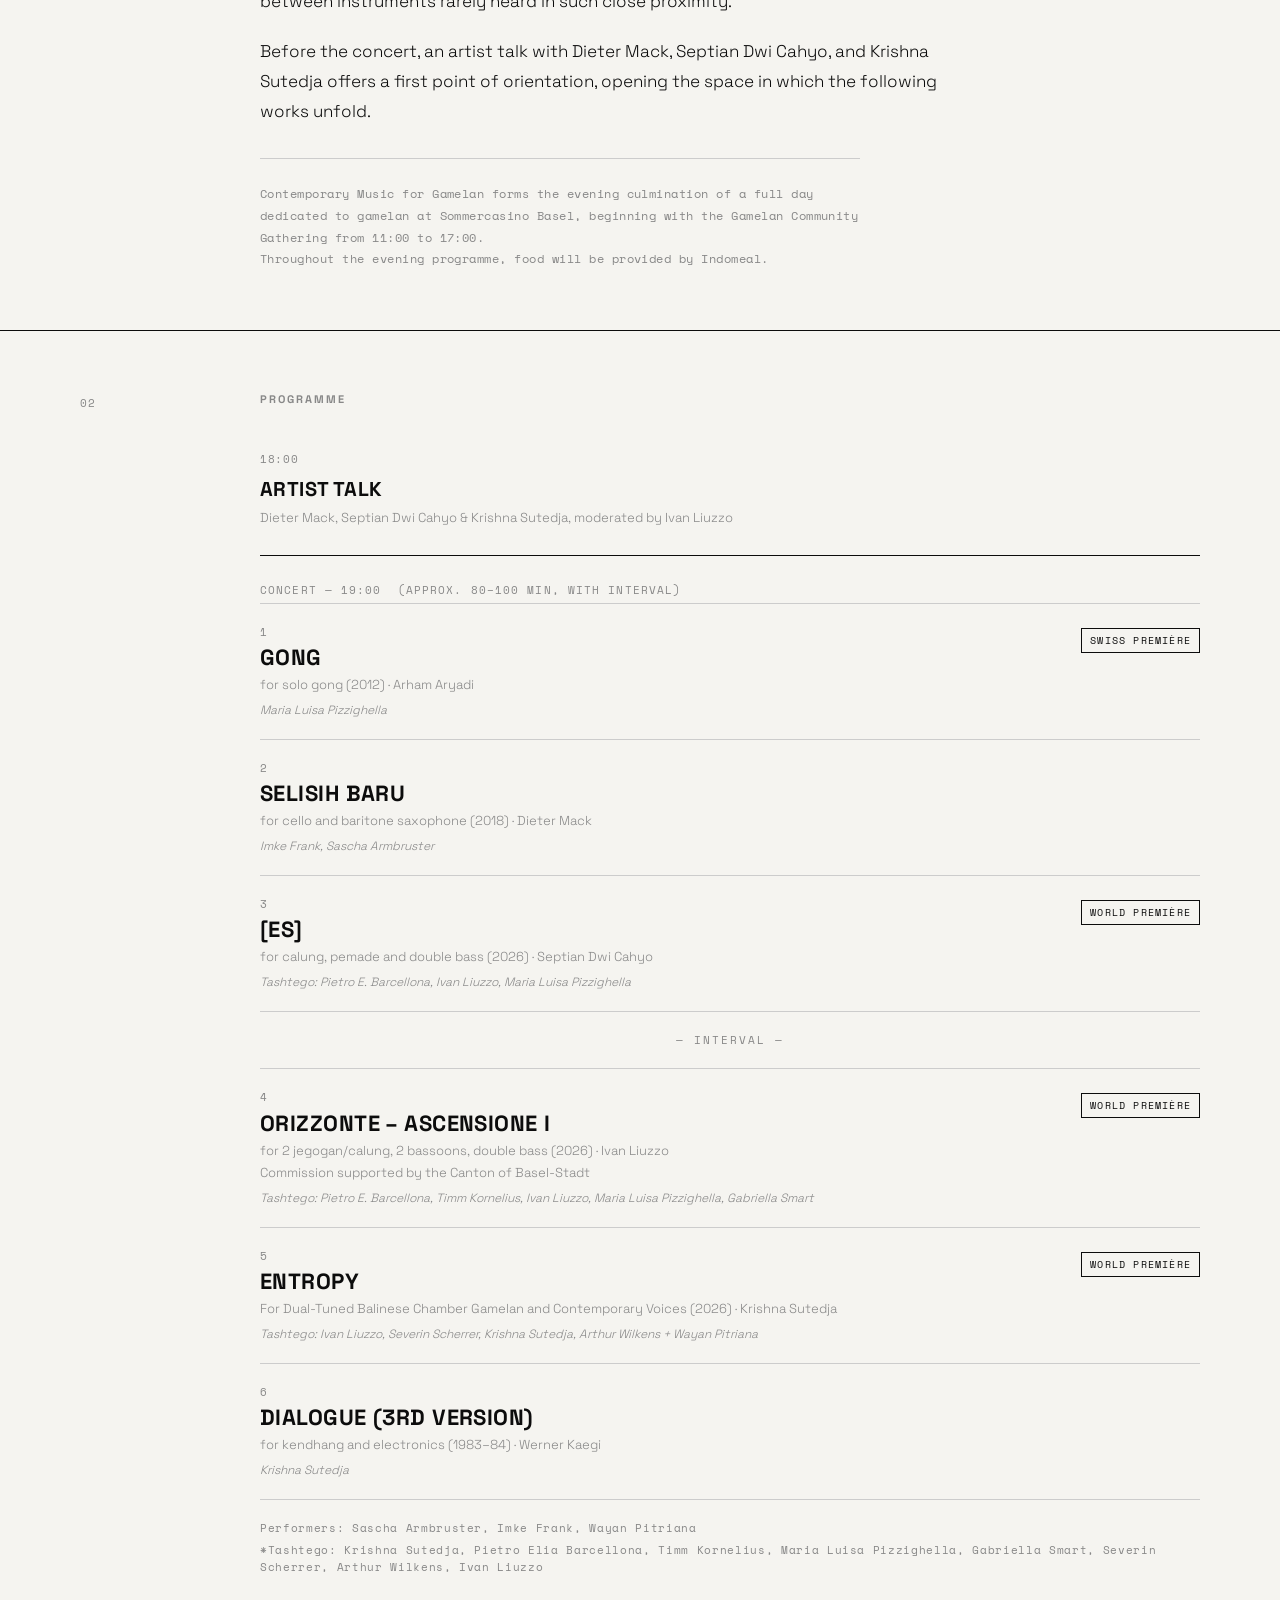
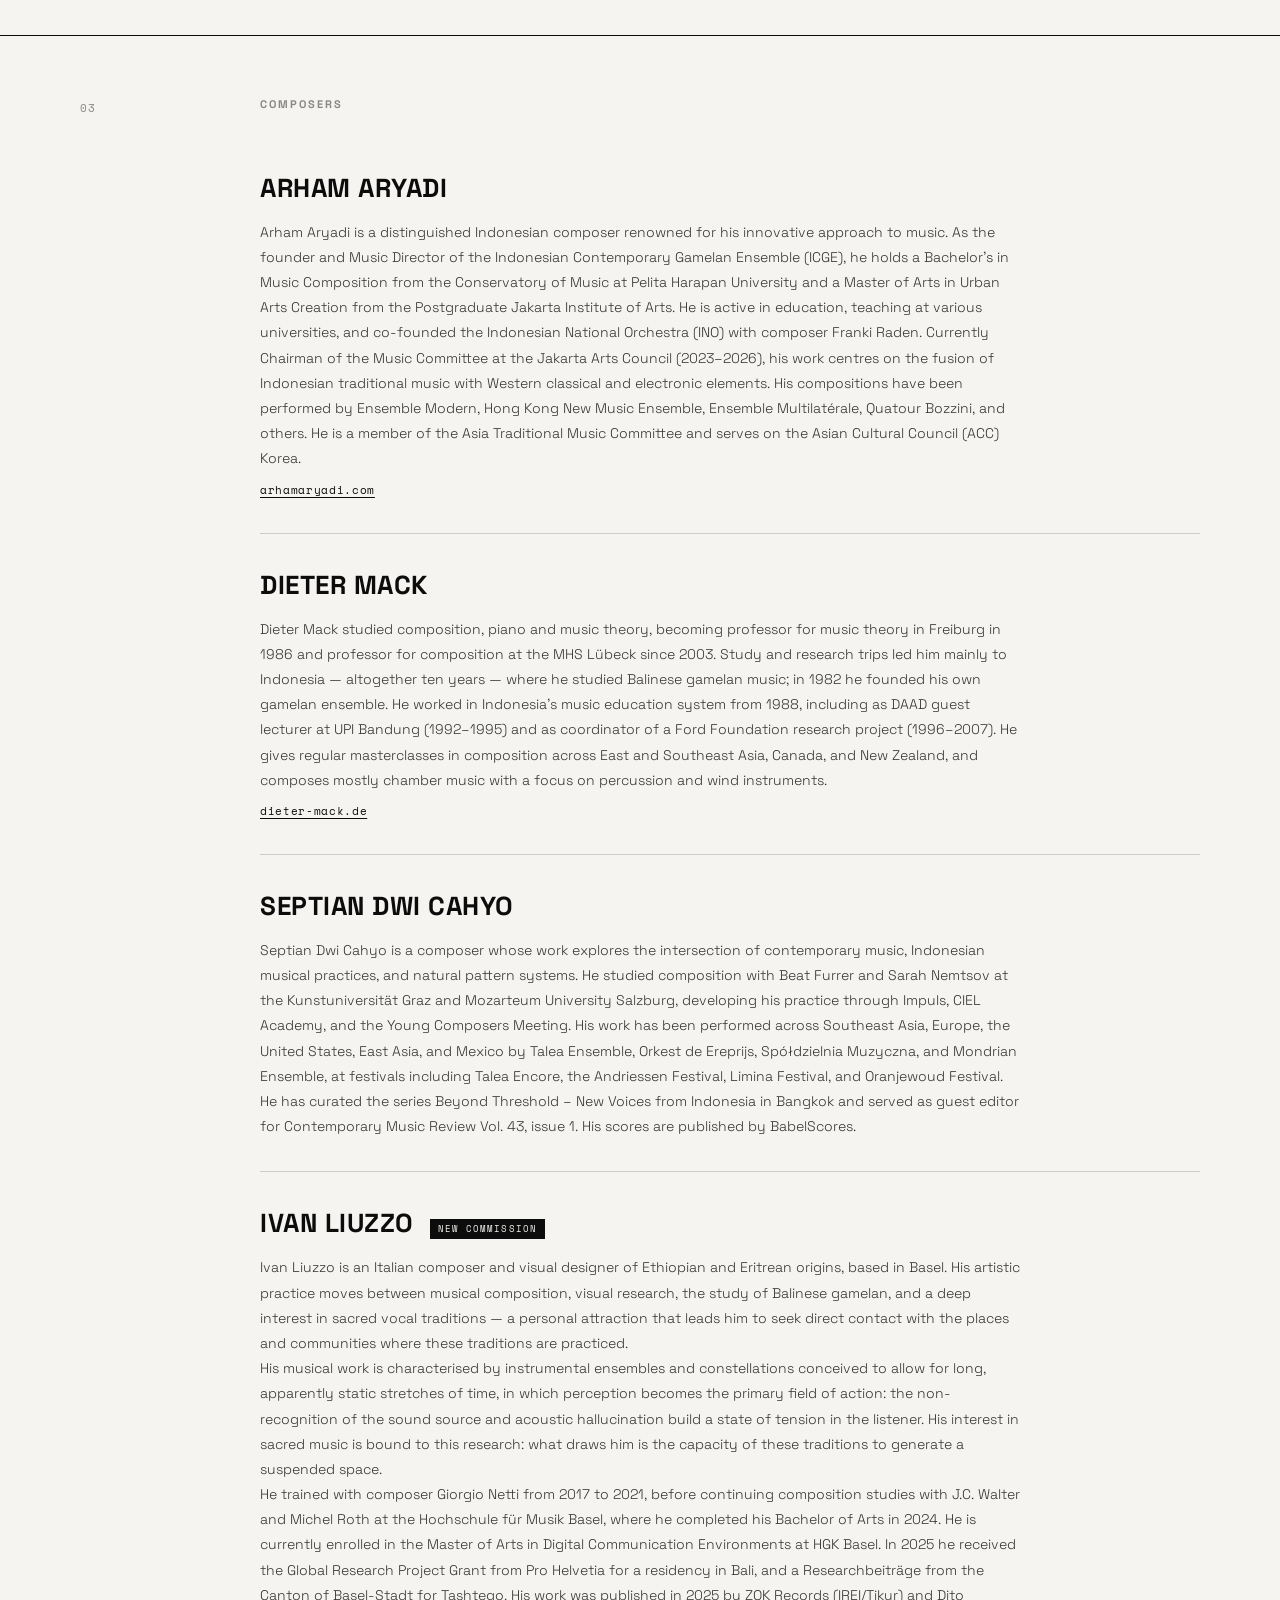
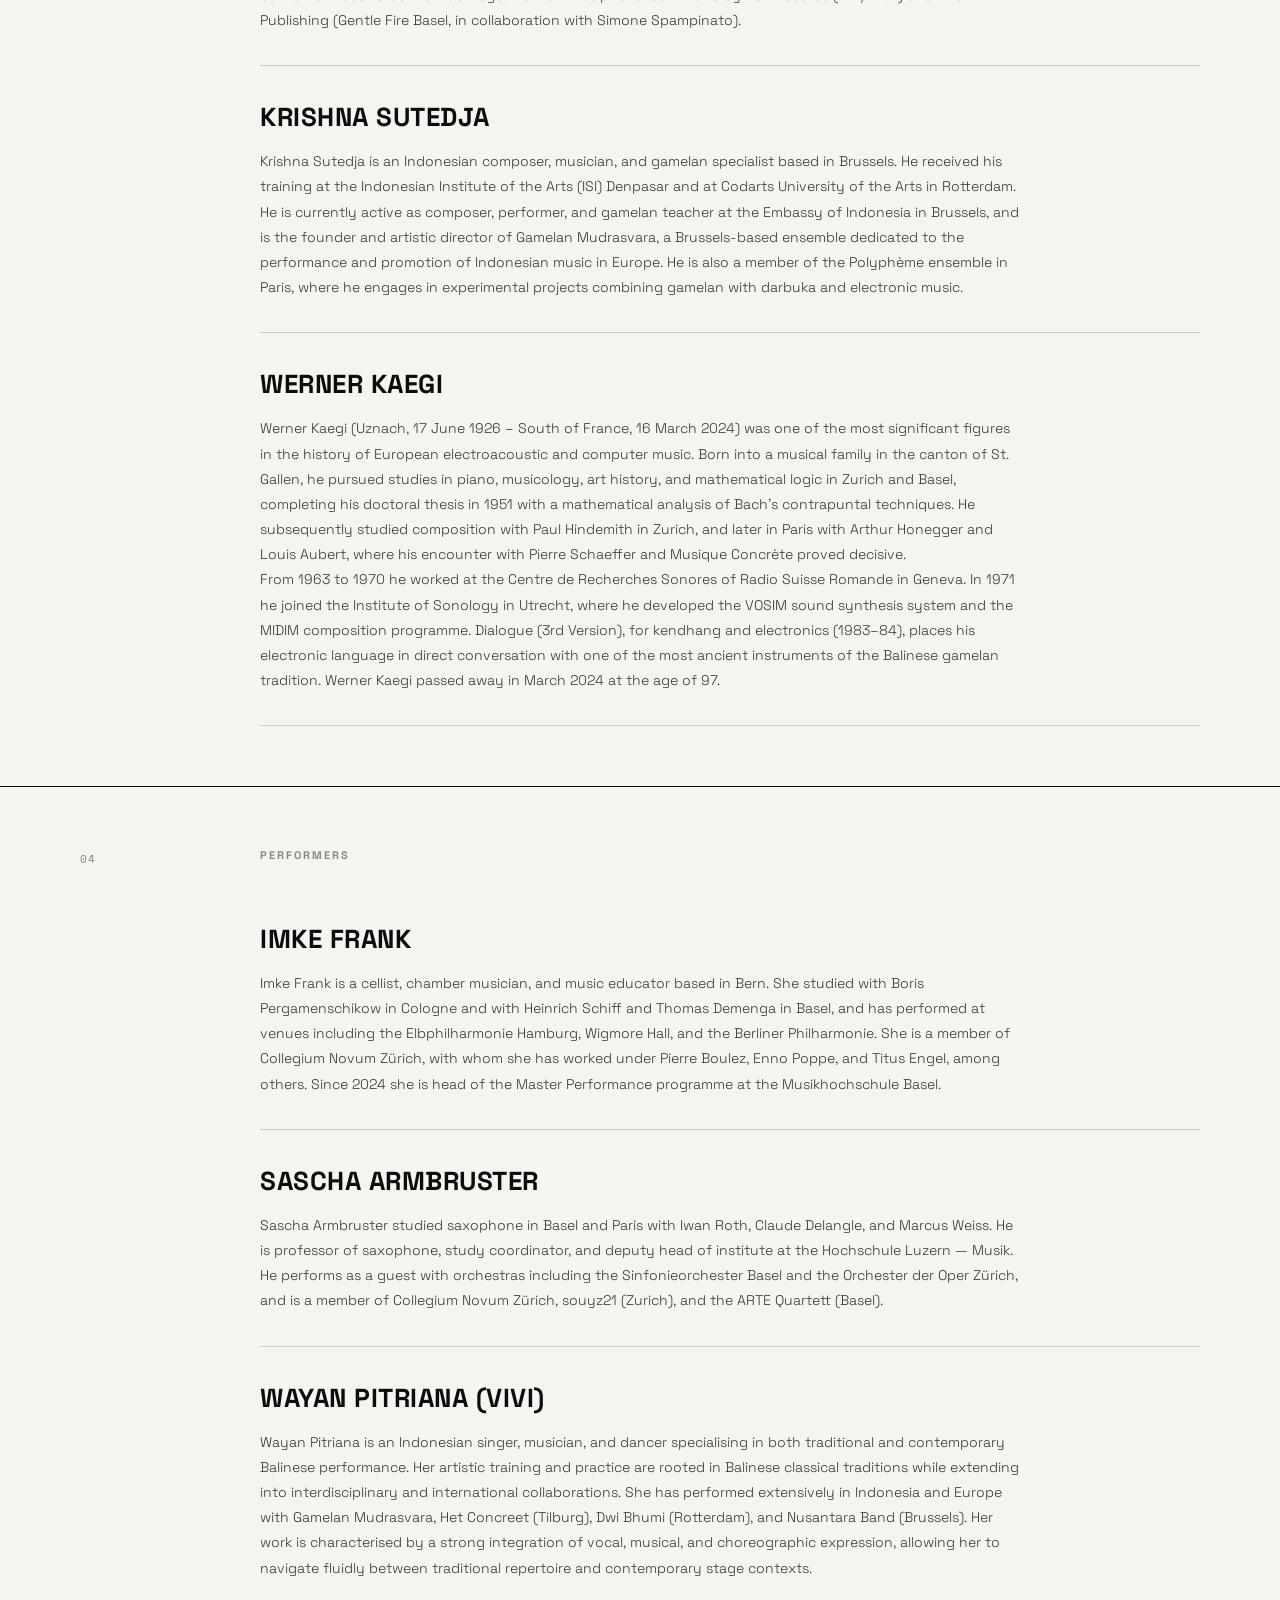
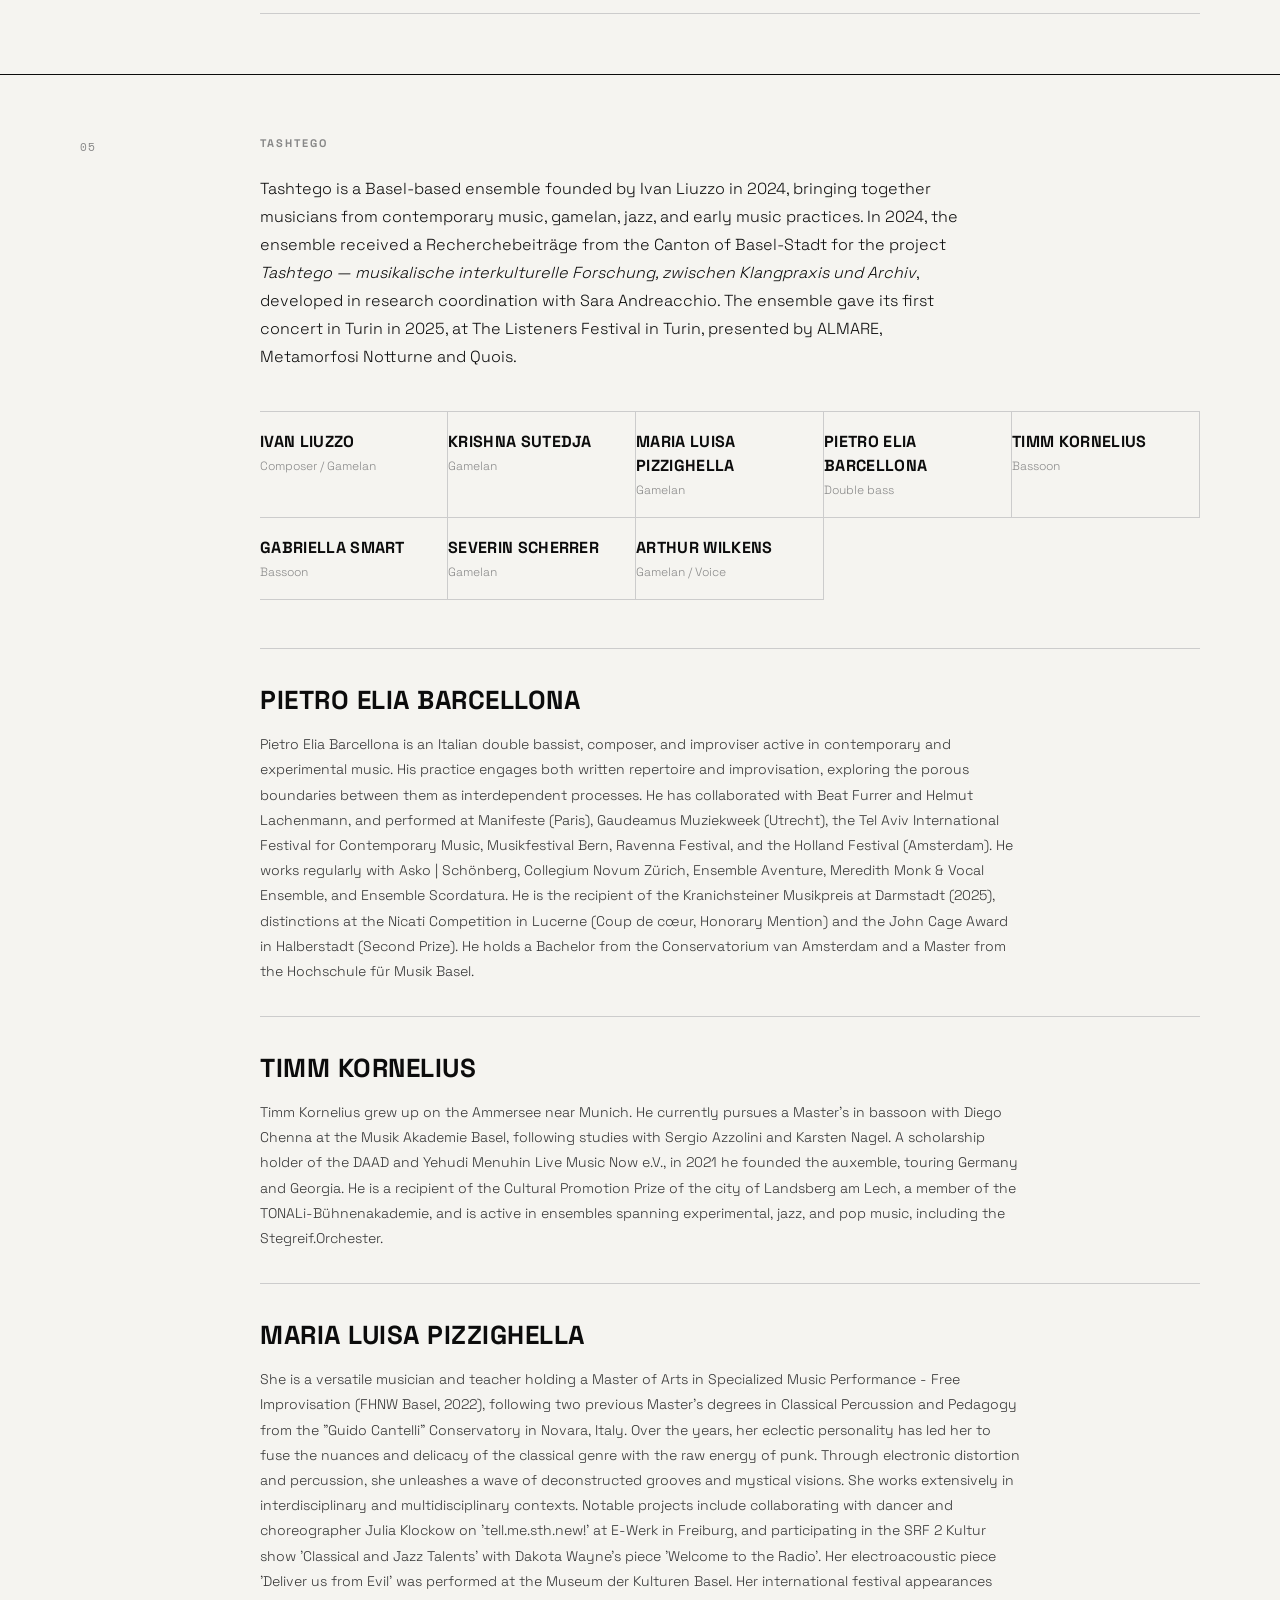
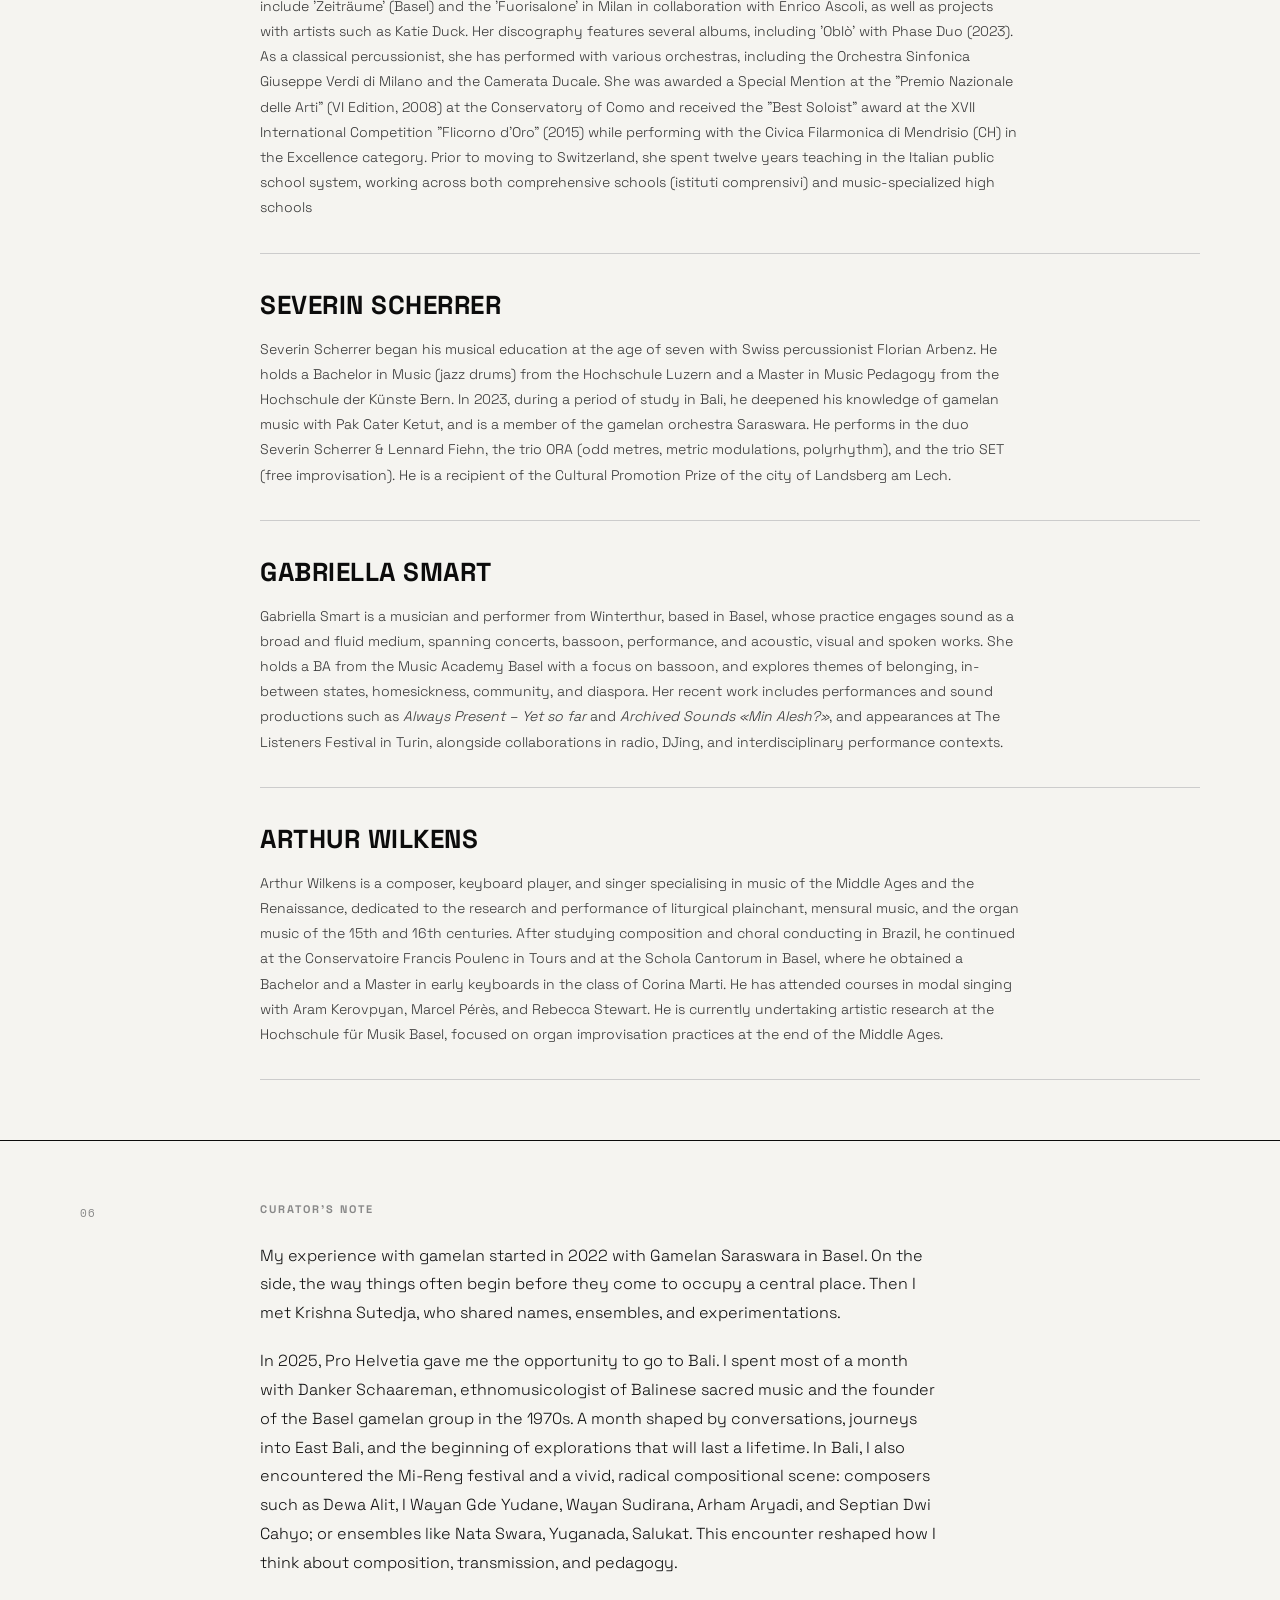
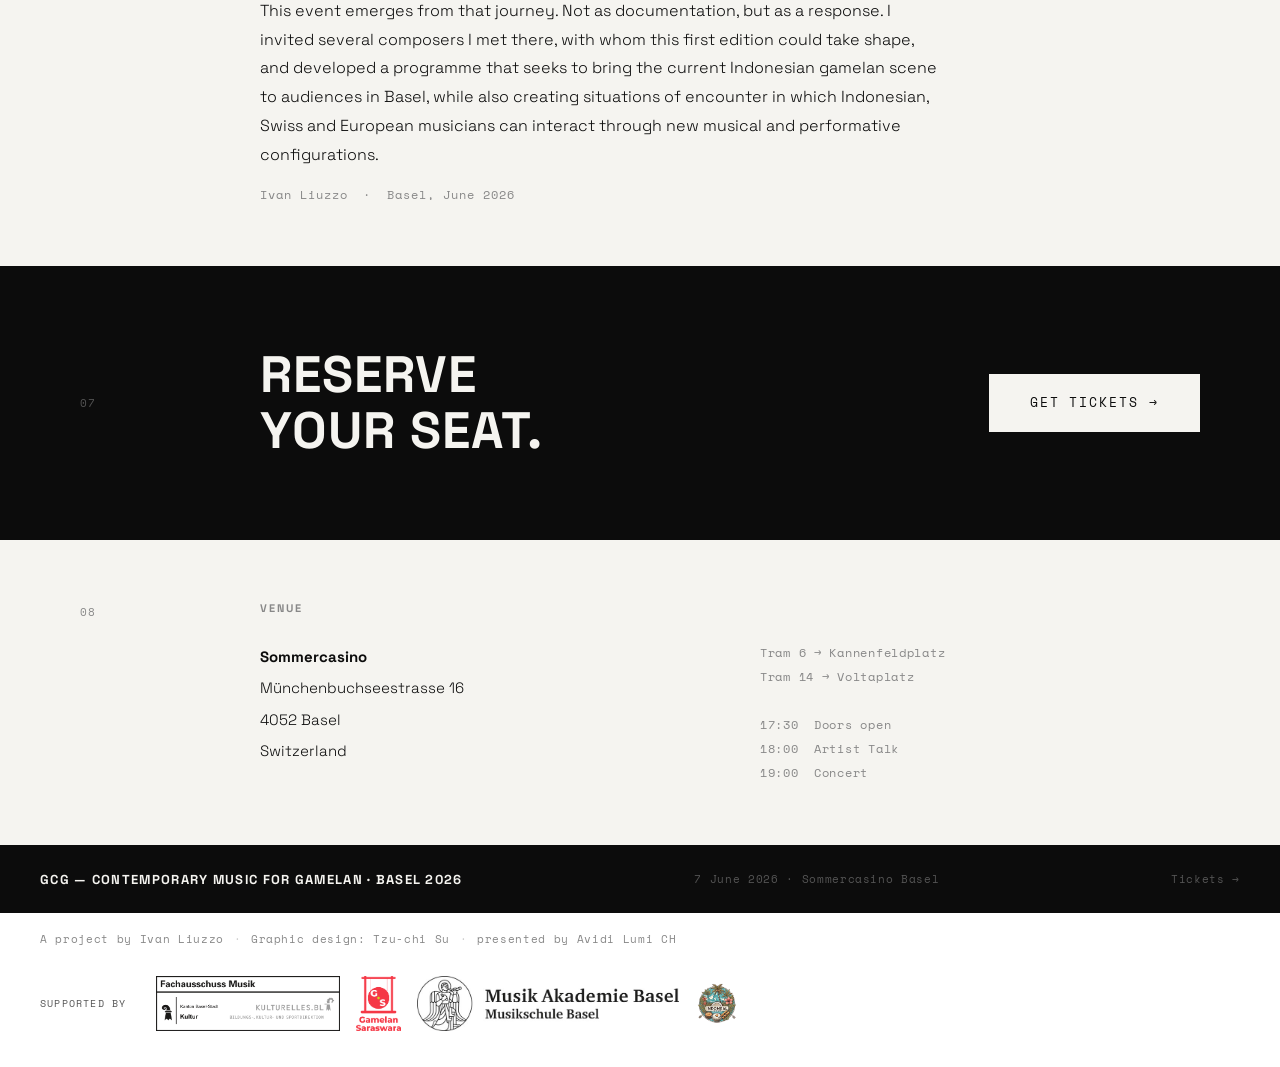
==== commit 131e6a50: "Update index.html" ====
--- a/index.html
+++ b/index.html
@@ -111,7 +111,7 @@
                 <p class="prog-performers">Maria Luisa Pizzighella</p>
               </div>
             <div class="prog-inline-note">
-              <p>The most elementary gesture possible: a solo gong. The instrument that orients the entire orchestra, that marks time and closes phrases, is here stripped of all context. Aryadi works across three resonance points of the instrument, using variations in mallet technique to create timbral colour. Reduction becomes amplification. “Gong is very important in the gamelan tradition. In this work, gong becomes independent. The use of various mallets as a trigger for sound color changes. Besides that there are also three points on the gong that are distinguished so that the sound color develops”.
+              <p>The instrument that orients the entire gamelan orchestra, that marks time and closes phrases, is here on focus. Aryadi works across three resonance points of the instrument, using variations in mallet technique to create timbral colour. Reduction becomes amplification. “Gong is very important in the gamelan tradition. In this work, gong becomes independent. The use of various mallets as a trigger for sound color changes. Besides that there are also three points on the gong that are distinguished so that the sound color develops”.
 </p>
             </div>
               <span class="prog-type premiere">Swiss Première</span>
@@ -149,7 +149,7 @@
               <div>
                 <p class="prog-num">4</p>
                 <p class="prog-title prog-title-btn" onclick="toggleProgNote(this)">Orizzonte – Ascensione I</p>
-                <p class="prog-detail">for 2 jegogan, 2 bassoons, double bass and sinusoidal tones (2026) · Ivan Liuzzo</p>
+                <p class="prog-detail">for 2 jegogan/calung, 2 bassoons, double bass (2026) · Ivan Liuzzo</p>
                 <p class="prog-detail" style="margin-top:3px;">Commission supported by the Canton of Basel-Stadt</p>
                 <p class="prog-performers">Tashtego: Pietro E. Barcellona, Timm Kornelius, Ivan Liuzzo, Maria Luisa Pizzighella, Gabriella Smart </p>
               </div>
